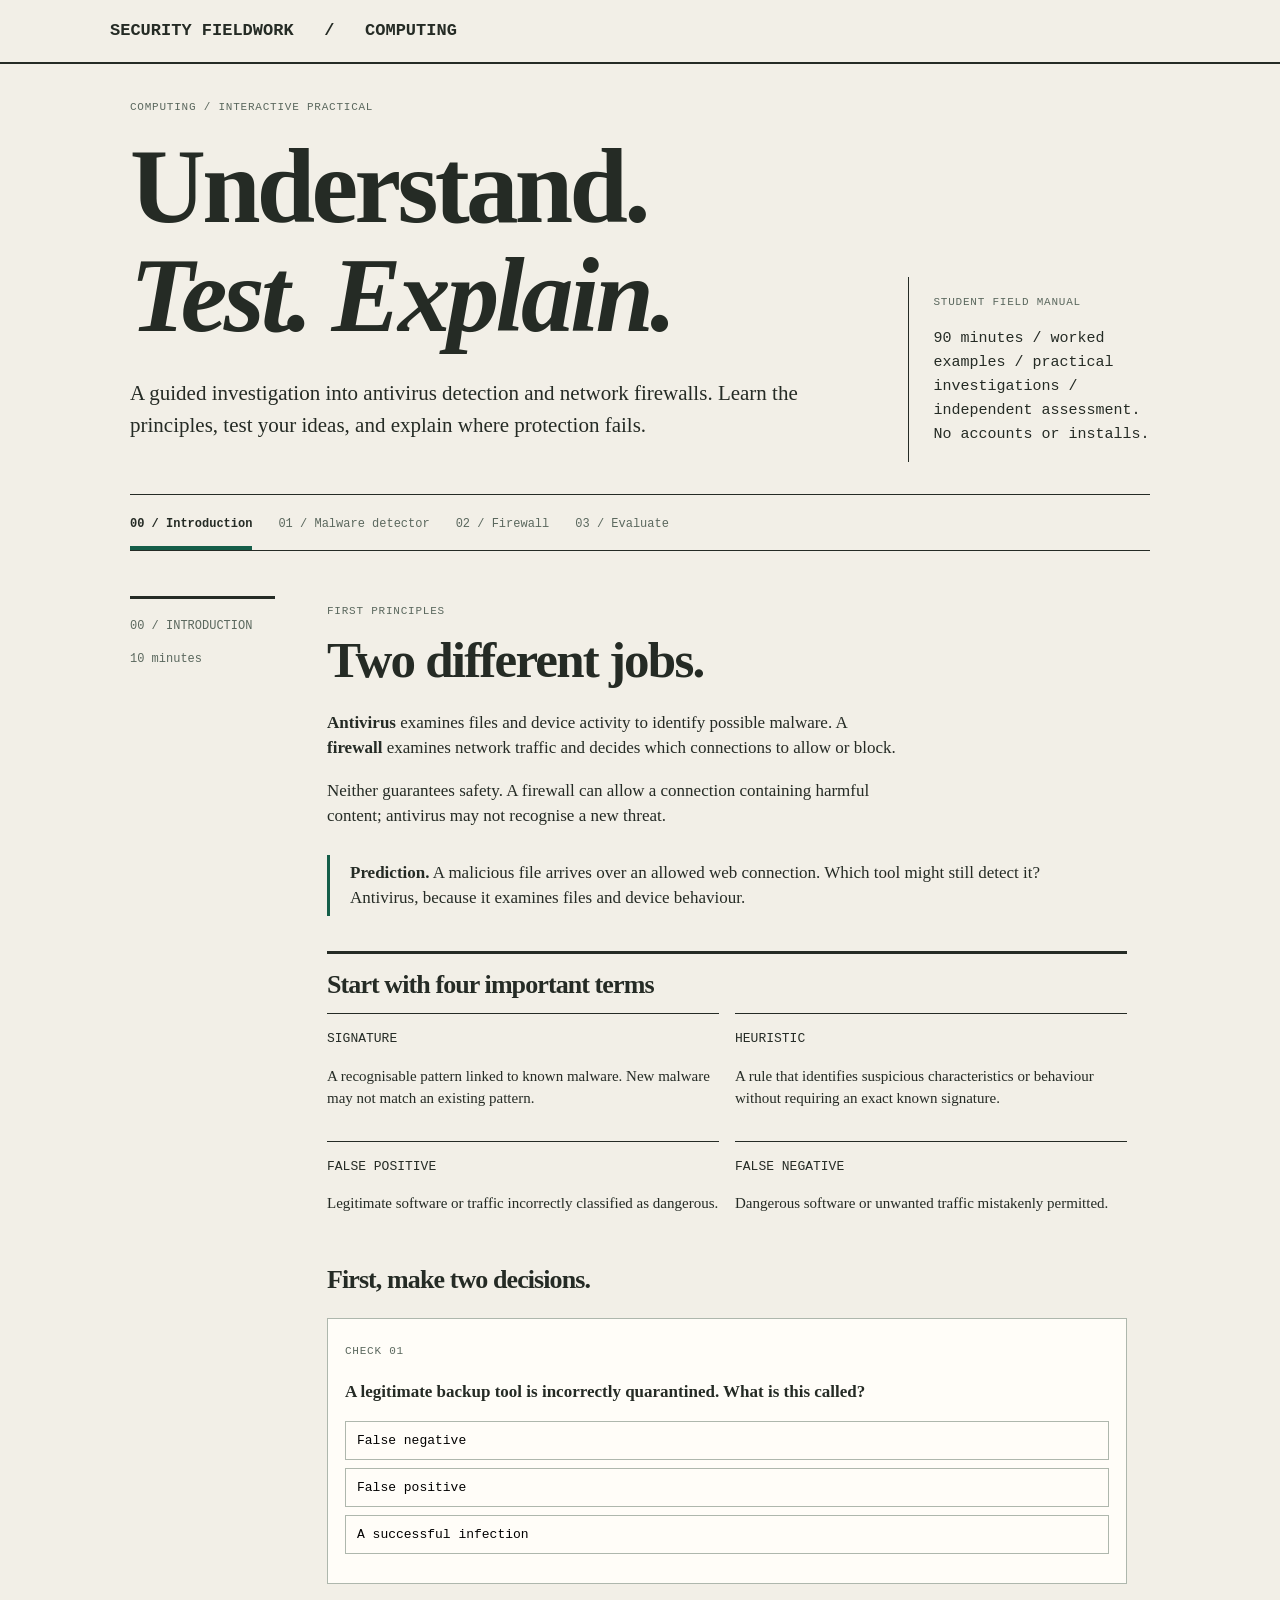
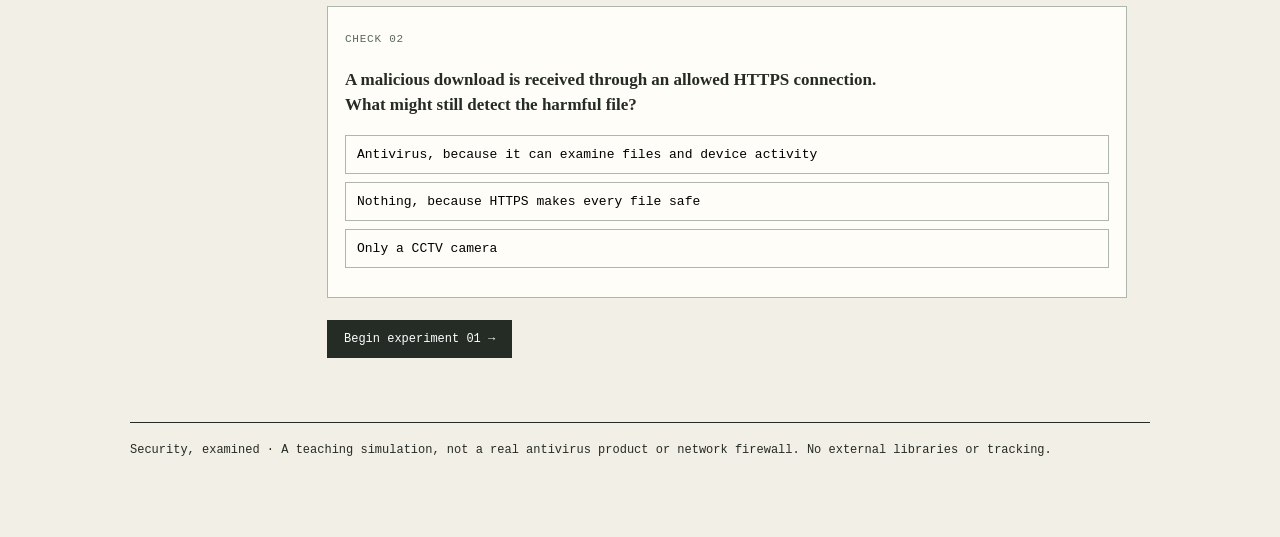
==== index.html @ b05e3394 "Rebuild teaching sequence with worked examples, knowledge checks and deeper investigations" ====
<!doctype html>
<html lang="en"><head><meta charset="utf-8"><meta name="viewport" content="width=device-width,initial-scale=1"><title>Security Fieldwork — Interactive Computing</title><style>
:root{--paper:#f2efe7;--ink:#252b25;--line:#aeb7ad;--green:#155e49;--red:#973c32}*{box-sizing:border-box}body{margin:0;background:var(--paper);color:var(--ink);font:17px/1.5 Georgia,serif}header,nav,button,small,table,select,.output{font-family:Consolas,monospace}header{padding:18px max(20px,calc((100vw - 1060px)/2));border-bottom:2px solid var(--ink);font-weight:bold}main{max-width:1060px;margin:auto;padding:0 20px 80px}h1,h2{font-weight:400;letter-spacing:-.065em;line-height:1.04}h1{font-size:clamp(55px,9vw,105px);margin:15px 0 28px}h2{font-size:clamp(34px,5vw,51px);margin:12px 0 23px}.hero{padding:65px 0 50px;display:grid;grid-template-columns:2fr 1fr;gap:50px;border-bottom:1px solid}.hero p{font-size:21px}.hero aside{border-left:1px solid;padding:15px 0 0 25px;align-self:end}.hero aside p{font-size:15px}small{font-size:11px;letter-spacing:.07em;color:#5b685e}nav{display:flex;gap:26px;overflow:auto;border-bottom:1px solid}nav button{border:0;border-bottom:4px solid transparent;background:transparent;padding:22px 0 15px;white-space:nowrap;color:#5b685e;font-size:12px;cursor:pointer}nav button.on{color:var(--ink);border-color:var(--green);font-weight:bold}.page{display:none;padding:45px 0}.page.on{display:grid;grid-template-columns:210px minmax(0,1fr);gap:52px}.rail{border-top:3px solid var(--ink);padding-top:17px;font-size:14px;color:#5b685e}.lesson{max-width:760px}.note{border-left:3px solid var(--green);padding:5px 20px;margin:26px 0}.box{margin:30px 0;border:1px solid var(--ink);background:#fffdf8}.bar{background:var(--ink);color:#fff;font:12px Consolas,monospace;padding:12px 18px}.inside{padding:24px}label{display:block;margin:13px 0}.actions{display:flex;gap:10px;flex-wrap:wrap;margin:19px 0}.btn{background:var(--ink);color:white;border:1px solid var(--ink);padding:11px 16px;cursor:pointer;font-size:12px}.btn:hover{background:var(--green)}.btn.alt{background:transparent;color:var(--ink)}.btn.alt:hover{background:#e4e9df}button:focus-visible,input:focus-visible,select:focus-visible,textarea:focus-visible{outline:3px solid #bd813c;outline-offset:3px}input[type=checkbox],input[type=range]{accent-color:var(--green)}.output{white-space:pre-wrap;font-size:12px;background:#e5ece3;padding:13px;border-left:3px solid var(--green);margin-top:15px}.output:empty{display:none}table{border-collapse:collapse;width:100%;font-size:12px}td,th{padding:10px 7px;text-align:left;border-bottom:1px solid var(--line)}th{font-weight:400;color:#5b685e}.fields{display:grid;grid-template-columns:repeat(3,1fr);gap:12px}.fields label{font:12px Consolas,monospace}select{width:100%;display:block;background:white;border:1px solid var(--line);padding:9px;margin-top:6px;border-radius:0}.network{display:flex;align-items:center;gap:10px;margin:25px 0;font:12px Consolas,monospace}.network span{border:1px solid var(--ink);flex:1;text-align:center;padding:23px 5px}.network i{width:14%;border-top:2px solid var(--green)}textarea{width:100%;height:185px;padding:13px;font:17px Georgia,serif;background:#fffdf8;border:1px solid var(--line)}footer{border-top:1px solid var(--ink);font:12px Consolas,monospace;padding-top:20px}@media(max-width:740px){.hero,.page.on{grid-template-columns:1fr;gap:16px}.hero aside{border:0;border-top:1px solid;padding:15px 0}.fields{grid-template-columns:1fr}}
h1,h2,h3{letter-spacing:-.035em;font-family:Georgia,serif}h1{font-weight:700}h2{font-weight:700}.hero{padding:28px 0 32px;grid-template-columns:3fr 1fr}.hero aside{font:13px/1.6 Consolas,monospace}.page.on{grid-template-columns:145px minmax(0,1fr);gap:52px}.rail{font:12px/1.7 Consolas,monospace}.lesson{max-width:800px}h3{font-size:26px;line-height:1.25;margin:34px 0 12px}p{max-width:67ch}.case{border-top:1px solid var(--line);padding:14px 0;margin:14px 0}.case b{font:12px Consolas,monospace}.case p{margin:7px 0}.quiz{border:1px solid var(--line);padding:17px;margin:22px 0;background:#fffdf8}.quiz>p{font-weight:bold}.quiz button{width:100%;display:block;padding:11px;text-align:left;margin:8px 0;border:1px solid var(--line);background:transparent;font:13px Consolas,monospace}.quiz button:hover{border-color:var(--ink)}.quiz .result{font-size:14px;margin-top:12px}.write{width:100%;min-height:116px;background:#fffdf8;border:1px solid var(--line);padding:13px;font:16px/1.5 Georgia,serif}.lesson-title{border-top:3px solid var(--ink);padding-top:15px;margin-top:35px}.gloss{display:grid;grid-template-columns:repeat(2,minmax(0,1fr));gap:16px}.gloss div{border-top:1px solid var(--ink);padding-top:10px}.gloss b{font:13px Consolas,monospace}.gloss p{font-size:15px}.tip{border-left:3px solid #985642;padding:12px 17px;background:#f3e6de;margin:17px 0}@media(max-width:740px){.gloss{grid-template-columns:1fr}.hero,.page.on{grid-template-columns:1fr}}@media print{nav,.actions{display:none}.page{display:block;break-before:page}} </style></head><body><header>SECURITY FIELDWORK &nbsp; / &nbsp; COMPUTING</header><main>
<div class="hero"><div><small>COMPUTING / INTERACTIVE PRACTICAL</small><h1>Understand.<br><i>Test. Explain.</i></h1><p>A guided investigation into antivirus detection and network firewalls. Learn the principles, test your ideas, and explain where protection fails.</p></div><aside><small>STUDENT FIELD MANUAL</small><p>90 minutes / worked examples / practical investigations / independent assessment. No accounts or installs.</p></aside></div>
<nav aria-label="Lesson stages"><button class="on" data-page="intro">00 / Introduction</button><button data-page="av">01 / Malware detector</button><button data-page="fw">02 / Firewall</button><button data-page="end">03 / Evaluate</button></nav>
<section id="intro" class="page on"><aside class="rail">00 / INTRODUCTION<p>10 minutes</p></aside><article class="lesson"><small>FIRST PRINCIPLES</small><h2>Two different jobs.</h2><p><b>Antivirus</b> examines files and device activity to identify possible malware. A <b>firewall</b> examines network traffic and decides which connections to allow or block.</p><p>Neither guarantees safety. A firewall can allow a connection containing harmful content; antivirus may not recognise a new threat.</p><div class="note"><b>Prediction.</b> A malicious file arrives over an allowed web connection. Which tool might still detect it? Antivirus, because it examines files and device behaviour.</div><h3 class="lesson-title">Start with four important terms</h3><div class="gloss"><div><b>SIGNATURE</b><p>A recognisable pattern linked to known malware. New malware may not match an existing pattern.</p></div><div><b>HEURISTIC</b><p>A rule that identifies suspicious characteristics or behaviour without requiring an exact known signature.</p></div><div><b>FALSE POSITIVE</b><p>Legitimate software or traffic incorrectly classified as dangerous.</p></div><div><b>FALSE NEGATIVE</b><p>Dangerous software or unwanted traffic mistakenly permitted.</p></div></div><h3>First, make two decisions.</h3><div class="quiz" data-quiz="i1" data-answer="1" data-why="A false positive is a safe item incorrectly identified as malicious."><small>CHECK 01</small><p>A legitimate backup tool is incorrectly quarantined. What is this called?</p><button type="button">False negative</button><button type="button">False positive</button><button type="button">A successful infection</button><div class="result" aria-live="polite"></div></div><div class="quiz" data-quiz="i2" data-answer="0" data-why="A firewall may allow web traffic while antivirus inspects the file. They solve different problems."><small>CHECK 02</small><p>A malicious download is received through an allowed HTTPS connection. What might still detect the harmful file?</p><button type="button">Antivirus, because it can examine files and device activity</button><button type="button">Nothing, because HTTPS makes every file safe</button><button type="button">Only a CCTV camera</button><div class="result" aria-live="polite"></div></div><div class="actions"><button class="btn" onclick="go('av')">Begin experiment 01 →</button></div></article></section>
<section id="av" class="page"><aside class="rail">01 / FILE ANALYSIS<p>35 minutes</p><p>Known signatures</p><p>Suspicious behaviour</p><p>False positives</p></aside><article class="lesson"><small>EXPERIMENT A</small><h2>What counts as suspicious?</h2><p>A <b>signature</b> is a recognisable pattern from known malware. Exact matches can miss modified threats. <b>Heuristics</b> look for suspicious behaviour, but may also flag legitimate software.</p><div class="note"><b>Experiment:</b> Run a signature-only scan. Then enable behavioural checks. Try changing the threshold and compare the mistakes.</div>
<h3 class="lesson-title">Task 1 — How a signature works</h3><p>Imagine the antivirus has a database containing signature <code>AX-17</code>, found in a previously identified malicious program. An exact signature match is one reason to quarantine a file. This is a simplified model: real scanners use many additional techniques.</p><div class="case"><b>FILE A / invoice.exe</b><p>Signature: AX-17. Behaviour: encrypts large numbers of documents.</p></div><div class="case"><b>FILE B / photo-editor.exe</b><p>Signature: ED-02. Behaviour: edits photographs.</p></div><div class="case"><b>FILE C / new-threat.exe</b><p>Signature: ZZ-94. Behaviour: encrypts documents and changes protected settings. Its signature is not in the database.</p></div><div class="quiz" data-quiz="a1" data-answer="0" data-why="Only File A matches the known signature AX-17. File C is suspicious but its different signature is not yet recognised."><small>CHECK 03</small><p>If AX-17 is the only known signature, which file will an exact signature scan identify?</p><button type="button">File A</button><button type="button">Files A and C</button><button type="button">All three files</button><div class="result" aria-live="polite"></div></div><h3>Task 2 — Test the signature-only detector</h3><p>Use the scanner below with only <b>Match known malware signatures</b> selected. Press <b>Scan practice samples</b>, inspect the results, and identify a threat that was missed.</p><div class="quiz" data-quiz="a2" data-answer="0" data-why="Signature-based detection depends on knowing recognisable patterns. Previously unseen variants can evade exact matches."><small>CHECK 04</small><p>Why can newly modified malware evade a signature-only scanner?</p><button type="button">Because its signature may no longer match known patterns</button><button type="button">Because it cannot be transferred over a network</button><button type="button">Because antivirus detects only hardware failures</button><div class="result" aria-live="polite"></div></div><h3>Task 3 — Add behavioural evidence</h3><p>Enable suspicious behaviours in the scanner. Try the threshold at 1, then 2, then 3. Note how many threats are caught and how many safe files are mistakenly quarantined.</p><div class="tip"><b>Do not assume encryption always means malware.</b> Legitimate backup, archiving and encryption programs may also encrypt many documents. A heuristic is evidence, not proof.</div><div class="quiz" data-quiz="a3" data-answer="0" data-why="Your rule is too broad: legitimate encryption behaviour can produce false positives."><small>CHECK 05</small><p>A legitimate backup tool encrypts many files. You flag any encryption as malware. What problem is most likely?</p><button type="button">A false positive</button><button type="button">A false negative</button><button type="button">The firewall stops working</button><div class="result" aria-live="polite"></div></div><h3>Task 4 — Investigate the trade-off</h3><p>Run the <b>Unseen test</b> after changing your rules. Explain whether a more sensitive threshold caught more threats, produced more false positives, or both.</p><textarea class="write" id="avreflection" placeholder="My first configuration detected ... When I changed the threshold ... I recommend ... because ..."></textarea><h3>Task 5 — Extension</h3><p>A computer is running slowly during scans. Would you disable antivirus entirely, reduce scan frequency, or change detection settings? Give a balanced recommendation that considers security and usability.</p><div class="box"><div class="bar">INSTRUMENT A / SIMULATED FILE DETECTOR</div><div class="inside"><label><input id="sig" type="checkbox" checked> Match known malware signatures</label><label><input id="encrypt" type="checkbox"> Flag rapid encryption of many documents</label><label><input id="system" type="checkbox"> Flag changes to protected settings</label><label><input id="remote" type="checkbox"> Flag unusual outbound connections</label><p><small>Minimum suspicious behaviours needed to flag a file: <output id="n">2</output></small></p><input id="threshold" type="range" min="1" max="3" value="2" style="width:100%" oninput="n.value=this.value"><div class="actions"><button class="btn" onclick="scan(false)">Scan practice samples</button><button class="btn alt" onclick="scan(true)">Unseen test</button></div><div id="avout" aria-live="polite"></div></div></div>
<p><b>Explain:</b> A backup utility might legitimately encrypt or modify many documents. Why can a more sensitive detector sometimes be less useful?</p><div class="actions"><button class="btn" onclick="go('fw')">Continue to firewall →</button></div></article></section>
<section id="fw" class="page"><aside class="rail">02 / NETWORK RULES<p>30 minutes</p><p>Addresses and ports</p><p>Allow and block</p><p>Rule order</p></aside><article class="lesson"><small>EXPERIMENT B</small><h2>Who gets through?</h2><p>An <b>IP address</b> identifies a device on a network. A <b>port</b> helps identify a service. For example, HTTPS commonly uses TCP port 443; DNS often uses UDP port 53. A <b>protocol</b>, such as TCP or UDP, specifies how communication operates.</p><p>A firewall uses rules to permit or deny connections. In this simplified model, rules are checked from top to bottom; <b>the first match wins</b>. Traffic matching no rule is blocked.</p><h3 class="lesson-title">Task 1 — Read a connection</h3><div class="gloss"><div><b>IP ADDRESS</b><p>Identifies a network interface. In this exercise, source groups stand in for specific address ranges.</p></div><div><b>PORT</b><p>Identifies a network service: 443 commonly means HTTPS, 53 DNS, and 22 SSH.</p></div><div><b>PROTOCOL</b><p>Rules for communication. These examples use TCP for HTTPS and SSH, and UDP for DNS.</p></div><div><b>DEFAULT DENY</b><p>If no allow rule matches, the connection is blocked.</p></div></div><div class="quiz" data-quiz="f1" data-answer="1" data-why="HTTPS commonly uses TCP 443; SSH commonly uses TCP 22 and DNS often uses UDP 53."><small>CHECK 06</small><p>Staff need to open an HTTPS website. Which destination port should normally be allowed?</p><button type="button">22</button><button type="button">443</button><button type="button">53</button><div class="result" aria-live="polite"></div></div><h3>Task 2 — Predict the first match</h3><p>In our simplified firewall, rules are evaluated in order. The first rule that matches a connection decides the outcome. A later rule does not override it.</p><div class="output">RULE 1: ALLOW / ANY SOURCE / ANY SERVICE<br>RULE 2: DENY / EXTERNAL / SSH 22<br>DEFAULT: DENY</div><div class="quiz" data-quiz="f2" data-answer="1" data-why="The broad allow rule matches first. Rule 2 is never reached, illustrating why rule order matters."><small>CHECK 07</small><p>An external computer attempts SSH on port 22. What happens?</p><button type="button">It is blocked by rule 2</button><button type="button">It is allowed by rule 1</button><button type="button">It reaches the default deny</button><div class="result" aria-live="polite"></div></div><h3>Task 3 — Build a working firewall</h3><p>Configure the rule editor below so ordinary staff can access HTTPS (443) and DNS (53). Keep SSH (22) blocked for staff and external visitors, but allow it for the authorised administrator group, represented by the simulation as IT.</p><div class="tip">Build narrow rules, then test. A firewall that blocks every connection is not a useful business configuration.</div><h3>Task 4 — Diagnose a failure</h3><p>Use <b>Test traffic</b>. If staff web browsing fails, find the missing allow rule. If external SSH succeeds, inspect which earlier rule allowed it.</p><div class="quiz" data-quiz="f3" data-answer="0" data-why="The policy must permit necessary business services. Overly restrictive or incorrectly ordered rules can cause disruption."><small>CHECK 08</small><p>Why could a firewall prevent employees working even when it successfully blocks hostile traffic?</p><button type="button">Legitimate services may be blocked too</button><button type="button">Firewalls delete all antivirus software</button><button type="button">Every port is automatically malicious</button><div class="result" aria-live="polite"></div></div><h3>Task 5 — Run the unseen traffic</h3><p>Run <b>Unseen test</b> after improving your configuration. A successful result should permit only required traffic, not every request.</p><h3>Task 6 — Explain your configuration</h3><textarea class="write" id="fwreflection" placeholder="I allowed ports ... for ... My first test failed because ... I corrected this by ..."></textarea><div class="network"><span>COMPUTER<br>192.168.1.20</span><i></i><span>FIREWALL</span><i></i><span>NETWORK<br>SERVICE</span></div><div class="note"><b>Your task:</b> Let staff browse HTTPS and use DNS. Allow remote administration (SSH, TCP 22) from IT only. Avoid letting external hosts connect to SSH.</div>
<div class="box"><div class="bar">INSTRUMENT B / FIRST-MATCH FIREWALL</div><div class="inside"><div class="fields"><label>Source<select id="src"><option value="staff">Staff</option><option value="it">IT</option><option value="external">External</option><option value="*">Any (*)</option></select></label><label>Destination service<select id="svc"><option value="443">HTTPS / TCP 443</option><option value="53">DNS / UDP 53</option><option value="22">SSH / TCP 22</option><option value="25">SMTP / TCP 25</option><option value="*">Any (*)</option></select></label><label>Decision<select id="decision"><option value="allow">Allow</option><option value="deny">Deny</option></select></label></div><div class="actions"><button class="btn" onclick="addRule()">Add rule</button><button class="btn alt" onclick="rules=[];renderRules()">Clear rules</button></div><div id="ruleList"></div><div class="actions"><button class="btn" onclick="testTraffic(false)">Test traffic</button><button class="btn alt" onclick="testTraffic(true)">Unseen test</button></div><div id="fwout" aria-live="polite"></div></div></div><p><b>Explain:</b> What would happen if an allow-any rule came before your SSH deny rule? Why can a firewall prevent legitimate work even if it blocks threats?</p><div class="actions"><button class="btn" onclick="go('end')">Write evaluation →</button></div></article></section>
<section id="end" class="page"><aside class="rail">03 / EVALUATION<p>15 minutes</p><p>Use evidence</p><p>Compare limitations</p><p>Justify a recommendation</p></aside><article class="lesson"><small>INDEPENDENT WRITING / 12 MARKS</small><h2>Security has a cost.</h2><p>A company wants stricter antivirus detection and firewall rules. <b>Evaluate</b> how these changes may improve security while affecting legitimate work. Use evidence from both experiments and give a justified recommendation.</p><p>Include <b>false positives</b> (safe activity blocked), <b>false negatives</b> (threats missed), examples from your tests, and the limitations of each technology.</p><h3 class="lesson-title">Independent assessment</h3><p><b>Part A (4 marks).</b> Explain signature-based detection and one reason it may miss a new threat.</p><textarea class="write" id="explain" placeholder="Signature-based detection means ..."></textarea><p><b>Part B (4 marks).</b> A firewall permits all connections before checking a deny rule for external SSH. Explain why this is a problem and how to correct it.</p><textarea class="write" id="apply" placeholder="The first rule matches ..."></textarea><p><b>Part C (12 marks).</b> Evaluate whether the company should use strict antivirus detection and restrictive firewall rules. Consider false positives, false negatives, security benefits and disruption to work. Use your experimental results and reach a justified conclusion.</p><label for="response"><small>YOUR ANSWER</small></label><textarea id="response"></textarea><div class="actions"><button class="btn" onclick="exportWork()">Download my evidence (.txt)</button><button class="btn alt" onclick="window.print()">Print</button></div><p id="saved" class="output" aria-live="polite"></p></article></section><footer>Security, examined · A teaching simulation, not a real antivirus product or network firewall. No external libraries or tracking.</footer></main>
<script>document.addEventListener("click",e=>{const b=e.target.closest(".quiz button");if(!b)return;const q=b.closest(".quiz"),buttons=[...q.querySelectorAll("button")],correct=buttons.indexOf(b)===Number(q.dataset.answer),out=q.querySelector(".result");out.textContent=(correct?"Correct. ":"Try again. ")+q.dataset.why;out.style.color=correct?"#155e49":"#973c32";buttons.forEach(x=>x.style.fontWeight=x===b?"bold":"normal")});
const $=id=>document.getElementById(id);let rules=[],avEvidence='',fwEvidence='';
function go(id){document.querySelectorAll('.page').forEach(p=>p.classList.toggle('on',p.id===id));document.querySelectorAll('nav button').forEach(b=>{b.classList.toggle('on',b.dataset.page===id);b.setAttribute('aria-selected',b.dataset.page===id)});window.scrollTo({top:0,behavior:'instant'})}
document.querySelectorAll('nav button').forEach(b=>b.addEventListener('click',()=>go(b.dataset.page)));
const practice=[['invoice.exe',1,[0,1,1],1],['archive-tool.exe',0,[1,0,0],0],['photo-editor.exe',0,[0,0,0],0],['new-threat.exe',0,[1,1,1],1],['system-updater.exe',0,[0,1,1],0],['known-threat.exe',1,[1,0,0],1]];
const unseen=[['finance-app.exe',0,[0,1,0],0],['variant-72.exe',0,[1,1,0],1],['trojan-legacy.exe',1,[0,0,1],1],['sync-tool.exe',0,[0,0,1],0],['ransomware-x.exe',0,[1,1,1],1],['notes.exe',0,[0,0,0],0]];
function scan(hidden){let enabled=[$('encrypt').checked,$('system').checked,$('remote').checked],threshold=Number($('threshold').value),data=hidden?unseen:practice,tp=0,fp=0,fn=0,tn=0;let rows=data.map(([name,sig,signals,bad])=>{let score=signals.reduce((n,v,i)=>n+(v&&enabled[i]?1:0),0);let flagged=Boolean(($('sig').checked&&sig)||(score>=threshold&&score>0));if(flagged&&bad)tp++;else if(flagged)fp++;else if(bad)fn++;else tn++;return '<tr><td>'+name+'</td><td>'+(flagged?'Quarantine':'Allow')+'</td><td>'+(bad?'Threat':'Legitimate')+'</td><td>'+(flagged===!!bad?'Correct':'Error')+'</td></tr>'}).join('');$('avout').innerHTML='<table><thead><tr><th>Simulated file</th><th>Decision</th><th>Actual</th><th>Result</th></tr></thead><tbody>'+rows+'</tbody></table><p class="output">Correct threat detections: '+tp+' | Missed threats: '+fn+' | False positives: '+fp+' | Correctly allowed: '+tn+'\n'+(fp?'Some legitimate files were blocked. ':'')+(fn?'Some threats escaped detection.':'')+'</p>';avEvidence=(hidden?'Unseen':'Practice')+' antivirus test: TP '+tp+', FN '+fn+', FP '+fp+', TN '+tn}
function addRule(){rules.push({source:$('src').value,port:$('svc').value,action:$('decision').value});renderRules()}
function renderRules(){$('ruleList').innerHTML='<table><thead><tr><th>Priority</th><th>Source</th><th>Port</th><th>Action</th><th></th></tr></thead><tbody>'+rules.map((r,i)=>'<tr><td>'+(i+1)+'</td><td>'+r.source+'</td><td>'+r.port+'</td><td>'+r.action+'</td><td><button class="btn alt" onclick="rules.splice('+i+',1);renderRules()" aria-label="Remove rule '+(i+1)+'">Remove</button></td></tr>').join('')+'</tbody></table>'}
const packets=[['staff','443',1],['staff','53',1],['it','22',1],['external','22',0],['staff','22',0],['external','443',0]];
const hiddenPackets=[['it','443',1],['it','53',1],['external','22',0],['staff','25',0],['staff','443',1],['external','53',0]];
function testTraffic(hidden){let data=hidden?hiddenPackets:packets,correct=0,rows=data.map(([source,port,expected])=>{let found=rules.find(r=>(r.source===source||r.source==='*')&&(r.port===port||r.port==='*')),allowed=found?.action==='allow';if(allowed===!!expected)correct++;return '<tr><td>'+source+'</td><td>'+port+'</td><td>'+(allowed?'Allow':'Block')+'</td><td>'+(expected?'Required':'Not required')+'</td><td>'+(allowed===!!expected?'Correct':'Error')+'</td></tr>'}).join('');$('fwout').innerHTML='<table><thead><tr><th>Source</th><th>Port</th><th>Result</th><th>Expected</th><th>Assessment</th></tr></thead><tbody>'+rows+'</tbody></table><p class="output">'+correct+' of '+data.length+' decisions correct. Rules are evaluated top-to-bottom; unmatched traffic is blocked. The business expects only specified essential connections.</p>';fwEvidence=(hidden?'Unseen':'Practice')+' firewall test: '+correct+'/'+data.length}
function exportWork(){let txt='SECURITY, EXAMINED — STUDENT EVIDENCE\n\nANTIVIRUS\n'+avEvidence+'\n\nFIREWALL RULES\n'+rules.map((r,i)=>(i+1)+'. '+r.source+' '+r.port+' '+r.action).join('\n')+'\n'+fwEvidence+'\n\nANTIVIRUS REFLECTION\n'+($('avreflection')?.value||'')+'\n\nFIREWALL REFLECTION\n'+($('fwreflection')?.value||'')+'\n\nEXPLAIN\n'+($('explain')?.value||'')+'\n\nAPPLY\n'+($('apply')?.value||'')+'\n\nEVALUATION\n'+$('response').value;let a=document.createElement('a');a.href=URL.createObjectURL(new Blob([txt],{type:'text/plain'}));a.download='security-lab-evidence.txt';a.click();setTimeout(()=>URL.revokeObjectURL(a.href),500);$('saved').textContent='Evidence file prepared.'}
</script></body></html>
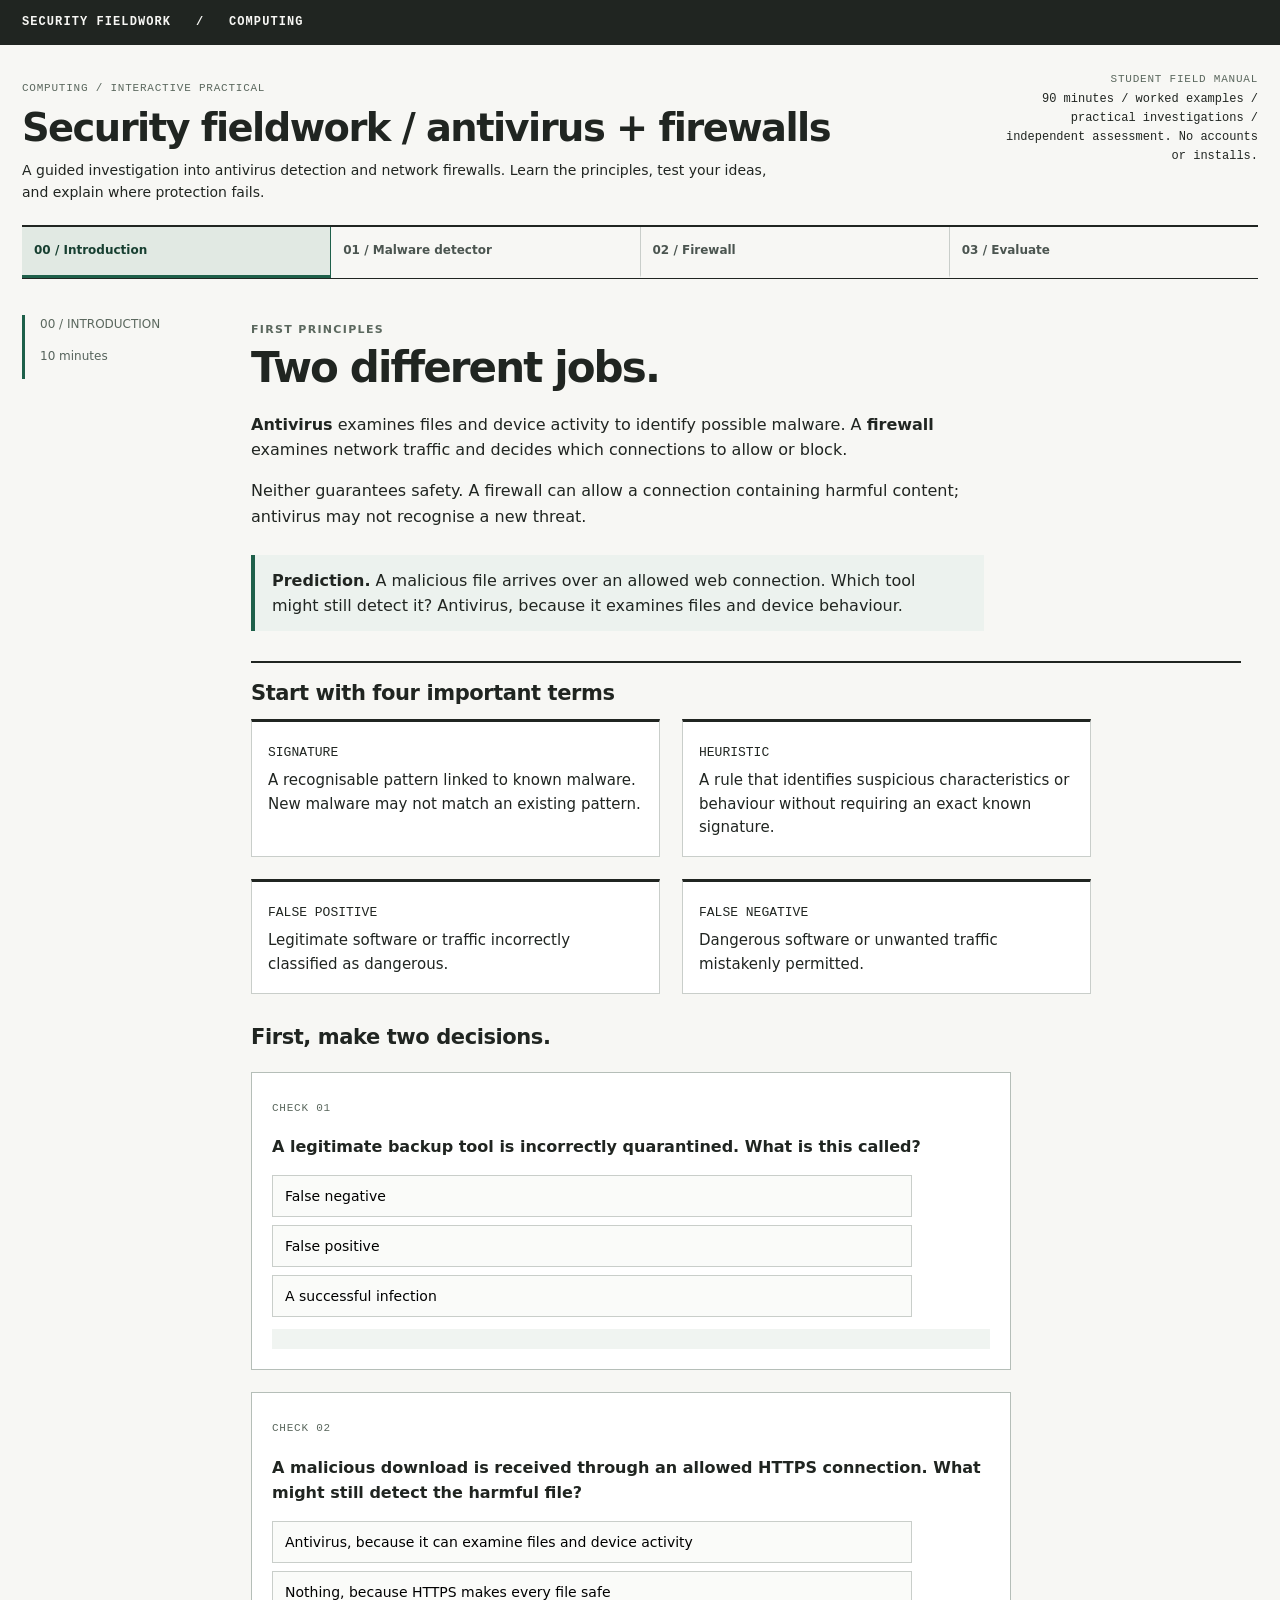
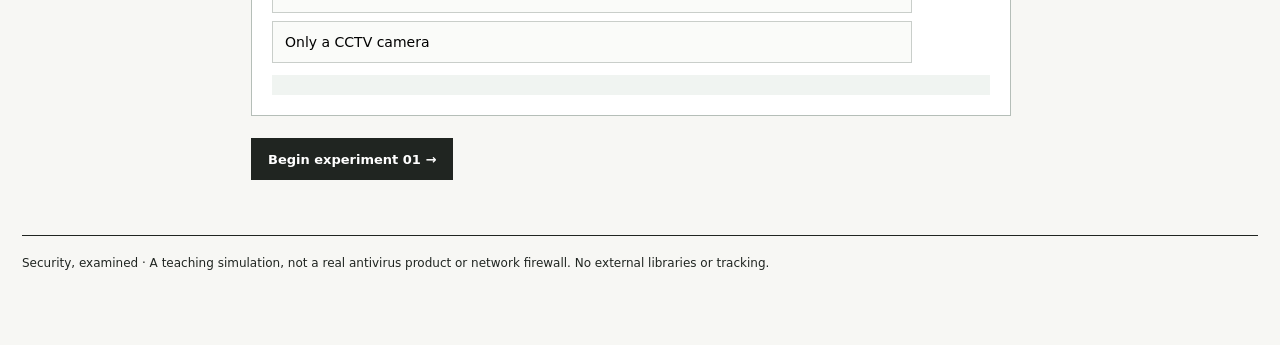
==== commit d5941d64: "Replace landing page styling with task-first fieldwork interface" ====
--- a/index.html
+++ b/index.html
@@ -1,8 +1,52 @@
 <!doctype html>
 <html lang="en"><head><meta charset="utf-8"><meta name="viewport" content="width=device-width,initial-scale=1"><title>Security Fieldwork — Interactive Computing</title><style>
 :root{--paper:#f2efe7;--ink:#252b25;--line:#aeb7ad;--green:#155e49;--red:#973c32}*{box-sizing:border-box}body{margin:0;background:var(--paper);color:var(--ink);font:17px/1.5 Georgia,serif}header,nav,button,small,table,select,.output{font-family:Consolas,monospace}header{padding:18px max(20px,calc((100vw - 1060px)/2));border-bottom:2px solid var(--ink);font-weight:bold}main{max-width:1060px;margin:auto;padding:0 20px 80px}h1,h2{font-weight:400;letter-spacing:-.065em;line-height:1.04}h1{font-size:clamp(55px,9vw,105px);margin:15px 0 28px}h2{font-size:clamp(34px,5vw,51px);margin:12px 0 23px}.hero{padding:65px 0 50px;display:grid;grid-template-columns:2fr 1fr;gap:50px;border-bottom:1px solid}.hero p{font-size:21px}.hero aside{border-left:1px solid;padding:15px 0 0 25px;align-self:end}.hero aside p{font-size:15px}small{font-size:11px;letter-spacing:.07em;color:#5b685e}nav{display:flex;gap:26px;overflow:auto;border-bottom:1px solid}nav button{border:0;border-bottom:4px solid transparent;background:transparent;padding:22px 0 15px;white-space:nowrap;color:#5b685e;font-size:12px;cursor:pointer}nav button.on{color:var(--ink);border-color:var(--green);font-weight:bold}.page{display:none;padding:45px 0}.page.on{display:grid;grid-template-columns:210px minmax(0,1fr);gap:52px}.rail{border-top:3px solid var(--ink);padding-top:17px;font-size:14px;color:#5b685e}.lesson{max-width:760px}.note{border-left:3px solid var(--green);padding:5px 20px;margin:26px 0}.box{margin:30px 0;border:1px solid var(--ink);background:#fffdf8}.bar{background:var(--ink);color:#fff;font:12px Consolas,monospace;padding:12px 18px}.inside{padding:24px}label{display:block;margin:13px 0}.actions{display:flex;gap:10px;flex-wrap:wrap;margin:19px 0}.btn{background:var(--ink);color:white;border:1px solid var(--ink);padding:11px 16px;cursor:pointer;font-size:12px}.btn:hover{background:var(--green)}.btn.alt{background:transparent;color:var(--ink)}.btn.alt:hover{background:#e4e9df}button:focus-visible,input:focus-visible,select:focus-visible,textarea:focus-visible{outline:3px solid #bd813c;outline-offset:3px}input[type=checkbox],input[type=range]{accent-color:var(--green)}.output{white-space:pre-wrap;font-size:12px;background:#e5ece3;padding:13px;border-left:3px solid var(--green);margin-top:15px}.output:empty{display:none}table{border-collapse:collapse;width:100%;font-size:12px}td,th{padding:10px 7px;text-align:left;border-bottom:1px solid var(--line)}th{font-weight:400;color:#5b685e}.fields{display:grid;grid-template-columns:repeat(3,1fr);gap:12px}.fields label{font:12px Consolas,monospace}select{width:100%;display:block;background:white;border:1px solid var(--line);padding:9px;margin-top:6px;border-radius:0}.network{display:flex;align-items:center;gap:10px;margin:25px 0;font:12px Consolas,monospace}.network span{border:1px solid var(--ink);flex:1;text-align:center;padding:23px 5px}.network i{width:14%;border-top:2px solid var(--green)}textarea{width:100%;height:185px;padding:13px;font:17px Georgia,serif;background:#fffdf8;border:1px solid var(--line)}footer{border-top:1px solid var(--ink);font:12px Consolas,monospace;padding-top:20px}@media(max-width:740px){.hero,.page.on{grid-template-columns:1fr;gap:16px}.hero aside{border:0;border-top:1px solid;padding:15px 0}.fields{grid-template-columns:1fr}}
-h1,h2,h3{letter-spacing:-.035em;font-family:Georgia,serif}h1{font-weight:700}h2{font-weight:700}.hero{padding:28px 0 32px;grid-template-columns:3fr 1fr}.hero aside{font:13px/1.6 Consolas,monospace}.page.on{grid-template-columns:145px minmax(0,1fr);gap:52px}.rail{font:12px/1.7 Consolas,monospace}.lesson{max-width:800px}h3{font-size:26px;line-height:1.25;margin:34px 0 12px}p{max-width:67ch}.case{border-top:1px solid var(--line);padding:14px 0;margin:14px 0}.case b{font:12px Consolas,monospace}.case p{margin:7px 0}.quiz{border:1px solid var(--line);padding:17px;margin:22px 0;background:#fffdf8}.quiz>p{font-weight:bold}.quiz button{width:100%;display:block;padding:11px;text-align:left;margin:8px 0;border:1px solid var(--line);background:transparent;font:13px Consolas,monospace}.quiz button:hover{border-color:var(--ink)}.quiz .result{font-size:14px;margin-top:12px}.write{width:100%;min-height:116px;background:#fffdf8;border:1px solid var(--line);padding:13px;font:16px/1.5 Georgia,serif}.lesson-title{border-top:3px solid var(--ink);padding-top:15px;margin-top:35px}.gloss{display:grid;grid-template-columns:repeat(2,minmax(0,1fr));gap:16px}.gloss div{border-top:1px solid var(--ink);padding-top:10px}.gloss b{font:13px Consolas,monospace}.gloss p{font-size:15px}.tip{border-left:3px solid #985642;padding:12px 17px;background:#f3e6de;margin:17px 0}@media(max-width:740px){.gloss{grid-template-columns:1fr}.hero,.page.on{grid-template-columns:1fr}}@media print{nav,.actions{display:none}.page{display:block;break-before:page}} </style></head><body><header>SECURITY FIELDWORK &nbsp; / &nbsp; COMPUTING</header><main>
-<div class="hero"><div><small>COMPUTING / INTERACTIVE PRACTICAL</small><h1>Understand.<br><i>Test. Explain.</i></h1><p>A guided investigation into antivirus detection and network firewalls. Learn the principles, test your ideas, and explain where protection fails.</p></div><aside><small>STUDENT FIELD MANUAL</small><p>90 minutes / worked examples / practical investigations / independent assessment. No accounts or installs.</p></aside></div>
+h1,h2,h3{letter-spacing:-.035em;font-family:Georgia,serif}h1{font-weight:700}h2{font-weight:700}.hero{padding:28px 0 32px;grid-template-columns:3fr 1fr}.hero aside{font:13px/1.6 Consolas,monospace}.page.on{grid-template-columns:145px minmax(0,1fr);gap:52px}.rail{font:12px/1.7 Consolas,monospace}.lesson{max-width:800px}h3{font-size:26px;line-height:1.25;margin:34px 0 12px}p{max-width:67ch}.case{border-top:1px solid var(--line);padding:14px 0;margin:14px 0}.case b{font:12px Consolas,monospace}.case p{margin:7px 0}.quiz{border:1px solid var(--line);padding:17px;margin:22px 0;background:#fffdf8}.quiz>p{font-weight:bold}.quiz button{width:100%;display:block;padding:11px;text-align:left;margin:8px 0;border:1px solid var(--line);background:transparent;font:13px Consolas,monospace}.quiz button:hover{border-color:var(--ink)}.quiz .result{font-size:14px;margin-top:12px}.write{width:100%;min-height:116px;background:#fffdf8;border:1px solid var(--line);padding:13px;font:16px/1.5 Georgia,serif}.lesson-title{border-top:3px solid var(--ink);padding-top:15px;margin-top:35px}.gloss{display:grid;grid-template-columns:repeat(2,minmax(0,1fr));gap:16px}.gloss div{border-top:1px solid var(--ink);padding-top:10px}.gloss b{font:13px Consolas,monospace}.gloss p{font-size:15px}.tip{border-left:3px solid #985642;padding:12px 17px;background:#f3e6de;margin:17px 0}@media(max-width:740px){.gloss{grid-template-columns:1fr}.hero,.page.on{grid-template-columns:1fr}}@media print{nav,.actions{display:none}.page{display:block;break-before:page}} /* Fieldwork interface — utilitarian print-lab layout */
+:root{--paper:#f7f7f4;--ink:#202521;--line:#c9ceca;--green:#1e604a;--red:#9f382c}
+body{font:16px/1.58 system-ui,-apple-system,"Segoe UI",sans-serif;background:var(--paper)}
+header{background:#202521;color:#f7f7f4;border:0;padding:13px max(22px,calc((100vw - 1320px)/2));letter-spacing:.09em;font-size:12px}
+main{max-width:1320px;padding:0 22px 75px}
+.hero{display:block;border-bottom:2px solid var(--ink);padding:28px 0 22px;position:relative}
+.hero h1{font:700 clamp(26px,3vw,40px)/1.12 system-ui,sans-serif;letter-spacing:-.04em;margin:8px 0 10px}
+.hero h1 br{display:none}.hero h1 i{font-style:normal}.hero h1 br:after{content:" "}
+.hero p{margin:0;font-size:14px;max-width:760px}.hero aside{position:absolute;right:0;top:24px;padding:0;border:0;text-align:right;max-width:260px}.hero aside p{font-size:12px}
+nav{position:sticky;top:0;background:var(--paper);z-index:10;gap:0;border-bottom:1px solid var(--ink)}
+nav button{font:600 12px/1.3 system-ui,sans-serif;text-align:left;flex:1;padding:16px 12px;border-bottom:3px solid transparent;color:#4b5550}
+nav button:not(:last-child){border-right:1px solid var(--line)}nav button.on{background:#e1e9e3;border-color:var(--green);color:#173f31}
+.page.on{grid-template-columns:185px minmax(0,1fr);gap:44px;padding:36px 0}
+.rail{position:sticky;top:80px;align-self:start;border-top:0;border-left:3px solid var(--green);padding:0 0 0 15px;font:12px/1.65 system-ui,sans-serif}
+.rail p{font:12px/1.65 system-ui,sans-serif;color:#56635c}
+.lesson{max-width:990px;min-width:0}.lesson>p,.lesson>.note{max-width:72ch}
+.lesson>small{font:700 11px system-ui;letter-spacing:.12em}.lesson h2{font:700 clamp(27px,3.4vw,42px)/1.13 system-ui,sans-serif;letter-spacing:-.045em;margin:4px 0 20px}
+h3,.lesson h3{font:700 21px/1.25 system-ui,sans-serif;letter-spacing:-.02em;margin:30px 0 12px}
+.lesson-title{border-top:2px solid var(--ink);padding-top:17px}
+.note{background:#ecf2ee;border-left:4px solid var(--green);padding:13px 17px}
+.gloss{grid-template-columns:repeat(2,minmax(0,1fr));max-width:840px;gap:22px}
+.gloss div{background:#fff;border:1px solid var(--line);padding:16px;border-top:3px solid var(--ink)}
+.gloss p{margin:6px 0 0}
+.box{border:1px solid #9ba7a0;background:#fff;max-width:100%;margin:24px 0 34px}
+.bar{background:#e4e9e5;color:#222;border-bottom:1px solid var(--line);padding:12px 20px;font:700 12px system-ui;letter-spacing:.08em}
+.inside{padding:20px}.inside>label{padding:8px 0;border-bottom:1px solid #e6e9e5}
+.btn{background:var(--ink);color:#fff;border-radius:0;font:600 13px system-ui,sans-serif;min-height:42px}
+.btn.alt{border:1px solid #a8b2aa;background:#fff}
+.quiz{background:#fff;border:1px solid #b5beb8;padding:20px;max-width:760px;box-shadow:none}
+.quiz button{background:#fafbf9;font:14px system-ui,sans-serif;max-width:640px;padding:12px;cursor:pointer}
+.quiz button:hover{background:#e9f0ec}.quiz .result{padding:10px 12px;background:#f0f4f1}
+.output{background:#eff3f0;border-left:3px solid var(--green);line-height:1.7;overflow-wrap:anywhere}
+.case{max-width:780px}
+.write,textarea{font:15px/1.55 system-ui,sans-serif;max-width:900px;min-height:135px}
+.fields{max-width:850px}.fields select{font:13px system-ui,sans-serif}
+.network{max-width:790px}
+.network span{background:#fff;padding:25px 8px}
+table{font:13px/1.5 system-ui,sans-serif}
+th{background:#f1f4f2;font-weight:600}td,th{padding:12px 10px}
+.tip{max-width:780px}
+footer{font:12px system-ui,sans-serif}
+@media(max-width:920px){.hero aside{display:none}.page.on{grid-template-columns:135px minmax(0,1fr);gap:24px}}
+@media(max-width:650px){main{padding:0 14px 45px}.hero{padding:19px 0}.hero h1{font-size:28px}nav button{font-size:10px;padding:14px 6px}.page.on{display:block;padding-top:20px}.rail{position:static;border-left:0;border-bottom:1px solid var(--line);margin-bottom:24px;padding:0 0 12px}.rail p{display:inline;margin-left:8px}.gloss,.fields{grid-template-columns:1fr}.inside{padding:13px}.lesson h2{font-size:29px}.network span{font-size:10px;padding:15px 2px}}
+@media print{nav,.hero aside{display:none}.page{display:block!important}.rail{position:static}.box{break-inside:avoid}}
+</style></head><body><header>SECURITY FIELDWORK &nbsp; / &nbsp; COMPUTING</header><main>
+<div class="hero"><div><small>COMPUTING / INTERACTIVE PRACTICAL</small><h1>Security fieldwork <i>/</i> antivirus + firewalls</h1><p>A guided investigation into antivirus detection and network firewalls. Learn the principles, test your ideas, and explain where protection fails.</p></div><aside><small>STUDENT FIELD MANUAL</small><p>90 minutes / worked examples / practical investigations / independent assessment. No accounts or installs.</p></aside></div>
 <nav aria-label="Lesson stages"><button class="on" data-page="intro">00 / Introduction</button><button data-page="av">01 / Malware detector</button><button data-page="fw">02 / Firewall</button><button data-page="end">03 / Evaluate</button></nav>
 <section id="intro" class="page on"><aside class="rail">00 / INTRODUCTION<p>10 minutes</p></aside><article class="lesson"><small>FIRST PRINCIPLES</small><h2>Two different jobs.</h2><p><b>Antivirus</b> examines files and device activity to identify possible malware. A <b>firewall</b> examines network traffic and decides which connections to allow or block.</p><p>Neither guarantees safety. A firewall can allow a connection containing harmful content; antivirus may not recognise a new threat.</p><div class="note"><b>Prediction.</b> A malicious file arrives over an allowed web connection. Which tool might still detect it? Antivirus, because it examines files and device behaviour.</div><h3 class="lesson-title">Start with four important terms</h3><div class="gloss"><div><b>SIGNATURE</b><p>A recognisable pattern linked to known malware. New malware may not match an existing pattern.</p></div><div><b>HEURISTIC</b><p>A rule that identifies suspicious characteristics or behaviour without requiring an exact known signature.</p></div><div><b>FALSE POSITIVE</b><p>Legitimate software or traffic incorrectly classified as dangerous.</p></div><div><b>FALSE NEGATIVE</b><p>Dangerous software or unwanted traffic mistakenly permitted.</p></div></div><h3>First, make two decisions.</h3><div class="quiz" data-quiz="i1" data-answer="1" data-why="A false positive is a safe item incorrectly identified as malicious."><small>CHECK 01</small><p>A legitimate backup tool is incorrectly quarantined. What is this called?</p><button type="button">False negative</button><button type="button">False positive</button><button type="button">A successful infection</button><div class="result" aria-live="polite"></div></div><div class="quiz" data-quiz="i2" data-answer="0" data-why="A firewall may allow web traffic while antivirus inspects the file. They solve different problems."><small>CHECK 02</small><p>A malicious download is received through an allowed HTTPS connection. What might still detect the harmful file?</p><button type="button">Antivirus, because it can examine files and device activity</button><button type="button">Nothing, because HTTPS makes every file safe</button><button type="button">Only a CCTV camera</button><div class="result" aria-live="polite"></div></div><div class="actions"><button class="btn" onclick="go('av')">Begin experiment 01 →</button></div></article></section>
 <section id="av" class="page"><aside class="rail">01 / FILE ANALYSIS<p>35 minutes</p><p>Known signatures</p><p>Suspicious behaviour</p><p>False positives</p></aside><article class="lesson"><small>EXPERIMENT A</small><h2>What counts as suspicious?</h2><p>A <b>signature</b> is a recognisable pattern from known malware. Exact matches can miss modified threats. <b>Heuristics</b> look for suspicious behaviour, but may also flag legitimate software.</p><div class="note"><b>Experiment:</b> Run a signature-only scan. Then enable behavioural checks. Try changing the threshold and compare the mistakes.</div>
@@ -11,7 +55,7 @@
 <section id="fw" class="page"><aside class="rail">02 / NETWORK RULES<p>30 minutes</p><p>Addresses and ports</p><p>Allow and block</p><p>Rule order</p></aside><article class="lesson"><small>EXPERIMENT B</small><h2>Who gets through?</h2><p>An <b>IP address</b> identifies a device on a network. A <b>port</b> helps identify a service. For example, HTTPS commonly uses TCP port 443; DNS often uses UDP port 53. A <b>protocol</b>, such as TCP or UDP, specifies how communication operates.</p><p>A firewall uses rules to permit or deny connections. In this simplified model, rules are checked from top to bottom; <b>the first match wins</b>. Traffic matching no rule is blocked.</p><h3 class="lesson-title">Task 1 — Read a connection</h3><div class="gloss"><div><b>IP ADDRESS</b><p>Identifies a network interface. In this exercise, source groups stand in for specific address ranges.</p></div><div><b>PORT</b><p>Identifies a network service: 443 commonly means HTTPS, 53 DNS, and 22 SSH.</p></div><div><b>PROTOCOL</b><p>Rules for communication. These examples use TCP for HTTPS and SSH, and UDP for DNS.</p></div><div><b>DEFAULT DENY</b><p>If no allow rule matches, the connection is blocked.</p></div></div><div class="quiz" data-quiz="f1" data-answer="1" data-why="HTTPS commonly uses TCP 443; SSH commonly uses TCP 22 and DNS often uses UDP 53."><small>CHECK 06</small><p>Staff need to open an HTTPS website. Which destination port should normally be allowed?</p><button type="button">22</button><button type="button">443</button><button type="button">53</button><div class="result" aria-live="polite"></div></div><h3>Task 2 — Predict the first match</h3><p>In our simplified firewall, rules are evaluated in order. The first rule that matches a connection decides the outcome. A later rule does not override it.</p><div class="output">RULE 1: ALLOW / ANY SOURCE / ANY SERVICE<br>RULE 2: DENY / EXTERNAL / SSH 22<br>DEFAULT: DENY</div><div class="quiz" data-quiz="f2" data-answer="1" data-why="The broad allow rule matches first. Rule 2 is never reached, illustrating why rule order matters."><small>CHECK 07</small><p>An external computer attempts SSH on port 22. What happens?</p><button type="button">It is blocked by rule 2</button><button type="button">It is allowed by rule 1</button><button type="button">It reaches the default deny</button><div class="result" aria-live="polite"></div></div><h3>Task 3 — Build a working firewall</h3><p>Configure the rule editor below so ordinary staff can access HTTPS (443) and DNS (53). Keep SSH (22) blocked for staff and external visitors, but allow it for the authorised administrator group, represented by the simulation as IT.</p><div class="tip">Build narrow rules, then test. A firewall that blocks every connection is not a useful business configuration.</div><h3>Task 4 — Diagnose a failure</h3><p>Use <b>Test traffic</b>. If staff web browsing fails, find the missing allow rule. If external SSH succeeds, inspect which earlier rule allowed it.</p><div class="quiz" data-quiz="f3" data-answer="0" data-why="The policy must permit necessary business services. Overly restrictive or incorrectly ordered rules can cause disruption."><small>CHECK 08</small><p>Why could a firewall prevent employees working even when it successfully blocks hostile traffic?</p><button type="button">Legitimate services may be blocked too</button><button type="button">Firewalls delete all antivirus software</button><button type="button">Every port is automatically malicious</button><div class="result" aria-live="polite"></div></div><h3>Task 5 — Run the unseen traffic</h3><p>Run <b>Unseen test</b> after improving your configuration. A successful result should permit only required traffic, not every request.</p><h3>Task 6 — Explain your configuration</h3><textarea class="write" id="fwreflection" placeholder="I allowed ports ... for ... My first test failed because ... I corrected this by ..."></textarea><div class="network"><span>COMPUTER<br>192.168.1.20</span><i></i><span>FIREWALL</span><i></i><span>NETWORK<br>SERVICE</span></div><div class="note"><b>Your task:</b> Let staff browse HTTPS and use DNS. Allow remote administration (SSH, TCP 22) from IT only. Avoid letting external hosts connect to SSH.</div>
 <div class="box"><div class="bar">INSTRUMENT B / FIRST-MATCH FIREWALL</div><div class="inside"><div class="fields"><label>Source<select id="src"><option value="staff">Staff</option><option value="it">IT</option><option value="external">External</option><option value="*">Any (*)</option></select></label><label>Destination service<select id="svc"><option value="443">HTTPS / TCP 443</option><option value="53">DNS / UDP 53</option><option value="22">SSH / TCP 22</option><option value="25">SMTP / TCP 25</option><option value="*">Any (*)</option></select></label><label>Decision<select id="decision"><option value="allow">Allow</option><option value="deny">Deny</option></select></label></div><div class="actions"><button class="btn" onclick="addRule()">Add rule</button><button class="btn alt" onclick="rules=[];renderRules()">Clear rules</button></div><div id="ruleList"></div><div class="actions"><button class="btn" onclick="testTraffic(false)">Test traffic</button><button class="btn alt" onclick="testTraffic(true)">Unseen test</button></div><div id="fwout" aria-live="polite"></div></div></div><p><b>Explain:</b> What would happen if an allow-any rule came before your SSH deny rule? Why can a firewall prevent legitimate work even if it blocks threats?</p><div class="actions"><button class="btn" onclick="go('end')">Write evaluation →</button></div></article></section>
 <section id="end" class="page"><aside class="rail">03 / EVALUATION<p>15 minutes</p><p>Use evidence</p><p>Compare limitations</p><p>Justify a recommendation</p></aside><article class="lesson"><small>INDEPENDENT WRITING / 12 MARKS</small><h2>Security has a cost.</h2><p>A company wants stricter antivirus detection and firewall rules. <b>Evaluate</b> how these changes may improve security while affecting legitimate work. Use evidence from both experiments and give a justified recommendation.</p><p>Include <b>false positives</b> (safe activity blocked), <b>false negatives</b> (threats missed), examples from your tests, and the limitations of each technology.</p><h3 class="lesson-title">Independent assessment</h3><p><b>Part A (4 marks).</b> Explain signature-based detection and one reason it may miss a new threat.</p><textarea class="write" id="explain" placeholder="Signature-based detection means ..."></textarea><p><b>Part B (4 marks).</b> A firewall permits all connections before checking a deny rule for external SSH. Explain why this is a problem and how to correct it.</p><textarea class="write" id="apply" placeholder="The first rule matches ..."></textarea><p><b>Part C (12 marks).</b> Evaluate whether the company should use strict antivirus detection and restrictive firewall rules. Consider false positives, false negatives, security benefits and disruption to work. Use your experimental results and reach a justified conclusion.</p><label for="response"><small>YOUR ANSWER</small></label><textarea id="response"></textarea><div class="actions"><button class="btn" onclick="exportWork()">Download my evidence (.txt)</button><button class="btn alt" onclick="window.print()">Print</button></div><p id="saved" class="output" aria-live="polite"></p></article></section><footer>Security, examined · A teaching simulation, not a real antivirus product or network firewall. No external libraries or tracking.</footer></main>
-<script>document.addEventListener("click",e=>{const b=e.target.closest(".quiz button");if(!b)return;const q=b.closest(".quiz"),buttons=[...q.querySelectorAll("button")],correct=buttons.indexOf(b)===Number(q.dataset.answer),out=q.querySelector(".result");out.textContent=(correct?"Correct. ":"Try again. ")+q.dataset.why;out.style.color=correct?"#155e49":"#973c32";buttons.forEach(x=>x.style.fontWeight=x===b?"bold":"normal")});
+<script>document.addEventListener("click",e=>{const b=e.target.closest(".quiz button");if(!b)return;const q=b.closest(".quiz"),buttons=[...q.querySelectorAll("button")],correct=buttons.indexOf(b)===Number(q.dataset.answer),out=q.querySelector(".result");out.textContent=correct?"Correct. "+q.dataset.why:"Not yet. Check the explanation and try another answer.";out.style.color=correct?"#155e49":"#973c32";buttons.forEach(x=>x.style.fontWeight=x===b?"bold":"normal")});
 const $=id=>document.getElementById(id);let rules=[],avEvidence='',fwEvidence='';
 function go(id){document.querySelectorAll('.page').forEach(p=>p.classList.toggle('on',p.id===id));document.querySelectorAll('nav button').forEach(b=>{b.classList.toggle('on',b.dataset.page===id);b.setAttribute('aria-selected',b.dataset.page===id)});window.scrollTo({top:0,behavior:'instant'})}
 document.querySelectorAll('nav button').forEach(b=>b.addEventListener('click',()=>go(b.dataset.page)));
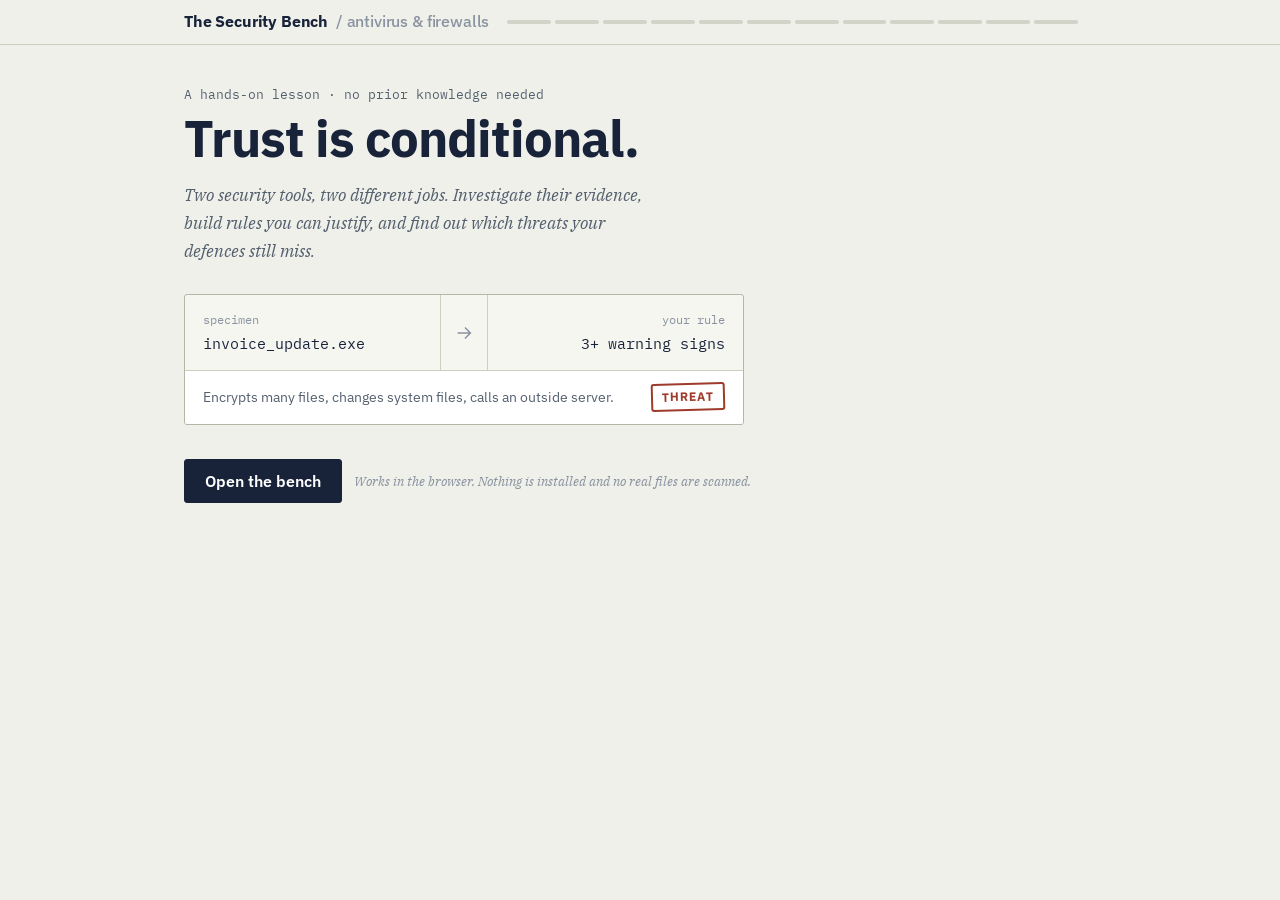
==== commit 3072a8f9: "Replace thin prototype with guided antivirus and firewall labs; implement five-field firewall evalua" ====
--- a/index.html
+++ b/index.html
@@ -1,71 +1,1422 @@
-<!doctype html>
-<html lang="en"><head><meta charset="utf-8"><meta name="viewport" content="width=device-width,initial-scale=1"><title>Security Fieldwork — Interactive Computing</title><style>
-:root{--paper:#f2efe7;--ink:#252b25;--line:#aeb7ad;--green:#155e49;--red:#973c32}*{box-sizing:border-box}body{margin:0;background:var(--paper);color:var(--ink);font:17px/1.5 Georgia,serif}header,nav,button,small,table,select,.output{font-family:Consolas,monospace}header{padding:18px max(20px,calc((100vw - 1060px)/2));border-bottom:2px solid var(--ink);font-weight:bold}main{max-width:1060px;margin:auto;padding:0 20px 80px}h1,h2{font-weight:400;letter-spacing:-.065em;line-height:1.04}h1{font-size:clamp(55px,9vw,105px);margin:15px 0 28px}h2{font-size:clamp(34px,5vw,51px);margin:12px 0 23px}.hero{padding:65px 0 50px;display:grid;grid-template-columns:2fr 1fr;gap:50px;border-bottom:1px solid}.hero p{font-size:21px}.hero aside{border-left:1px solid;padding:15px 0 0 25px;align-self:end}.hero aside p{font-size:15px}small{font-size:11px;letter-spacing:.07em;color:#5b685e}nav{display:flex;gap:26px;overflow:auto;border-bottom:1px solid}nav button{border:0;border-bottom:4px solid transparent;background:transparent;padding:22px 0 15px;white-space:nowrap;color:#5b685e;font-size:12px;cursor:pointer}nav button.on{color:var(--ink);border-color:var(--green);font-weight:bold}.page{display:none;padding:45px 0}.page.on{display:grid;grid-template-columns:210px minmax(0,1fr);gap:52px}.rail{border-top:3px solid var(--ink);padding-top:17px;font-size:14px;color:#5b685e}.lesson{max-width:760px}.note{border-left:3px solid var(--green);padding:5px 20px;margin:26px 0}.box{margin:30px 0;border:1px solid var(--ink);background:#fffdf8}.bar{background:var(--ink);color:#fff;font:12px Consolas,monospace;padding:12px 18px}.inside{padding:24px}label{display:block;margin:13px 0}.actions{display:flex;gap:10px;flex-wrap:wrap;margin:19px 0}.btn{background:var(--ink);color:white;border:1px solid var(--ink);padding:11px 16px;cursor:pointer;font-size:12px}.btn:hover{background:var(--green)}.btn.alt{background:transparent;color:var(--ink)}.btn.alt:hover{background:#e4e9df}button:focus-visible,input:focus-visible,select:focus-visible,textarea:focus-visible{outline:3px solid #bd813c;outline-offset:3px}input[type=checkbox],input[type=range]{accent-color:var(--green)}.output{white-space:pre-wrap;font-size:12px;background:#e5ece3;padding:13px;border-left:3px solid var(--green);margin-top:15px}.output:empty{display:none}table{border-collapse:collapse;width:100%;font-size:12px}td,th{padding:10px 7px;text-align:left;border-bottom:1px solid var(--line)}th{font-weight:400;color:#5b685e}.fields{display:grid;grid-template-columns:repeat(3,1fr);gap:12px}.fields label{font:12px Consolas,monospace}select{width:100%;display:block;background:white;border:1px solid var(--line);padding:9px;margin-top:6px;border-radius:0}.network{display:flex;align-items:center;gap:10px;margin:25px 0;font:12px Consolas,monospace}.network span{border:1px solid var(--ink);flex:1;text-align:center;padding:23px 5px}.network i{width:14%;border-top:2px solid var(--green)}textarea{width:100%;height:185px;padding:13px;font:17px Georgia,serif;background:#fffdf8;border:1px solid var(--line)}footer{border-top:1px solid var(--ink);font:12px Consolas,monospace;padding-top:20px}@media(max-width:740px){.hero,.page.on{grid-template-columns:1fr;gap:16px}.hero aside{border:0;border-top:1px solid;padding:15px 0}.fields{grid-template-columns:1fr}}
-h1,h2,h3{letter-spacing:-.035em;font-family:Georgia,serif}h1{font-weight:700}h2{font-weight:700}.hero{padding:28px 0 32px;grid-template-columns:3fr 1fr}.hero aside{font:13px/1.6 Consolas,monospace}.page.on{grid-template-columns:145px minmax(0,1fr);gap:52px}.rail{font:12px/1.7 Consolas,monospace}.lesson{max-width:800px}h3{font-size:26px;line-height:1.25;margin:34px 0 12px}p{max-width:67ch}.case{border-top:1px solid var(--line);padding:14px 0;margin:14px 0}.case b{font:12px Consolas,monospace}.case p{margin:7px 0}.quiz{border:1px solid var(--line);padding:17px;margin:22px 0;background:#fffdf8}.quiz>p{font-weight:bold}.quiz button{width:100%;display:block;padding:11px;text-align:left;margin:8px 0;border:1px solid var(--line);background:transparent;font:13px Consolas,monospace}.quiz button:hover{border-color:var(--ink)}.quiz .result{font-size:14px;margin-top:12px}.write{width:100%;min-height:116px;background:#fffdf8;border:1px solid var(--line);padding:13px;font:16px/1.5 Georgia,serif}.lesson-title{border-top:3px solid var(--ink);padding-top:15px;margin-top:35px}.gloss{display:grid;grid-template-columns:repeat(2,minmax(0,1fr));gap:16px}.gloss div{border-top:1px solid var(--ink);padding-top:10px}.gloss b{font:13px Consolas,monospace}.gloss p{font-size:15px}.tip{border-left:3px solid #985642;padding:12px 17px;background:#f3e6de;margin:17px 0}@media(max-width:740px){.gloss{grid-template-columns:1fr}.hero,.page.on{grid-template-columns:1fr}}@media print{nav,.actions{display:none}.page{display:block;break-before:page}} /* Fieldwork interface — utilitarian print-lab layout */
-:root{--paper:#f7f7f4;--ink:#202521;--line:#c9ceca;--green:#1e604a;--red:#9f382c}
-body{font:16px/1.58 system-ui,-apple-system,"Segoe UI",sans-serif;background:var(--paper)}
-header{background:#202521;color:#f7f7f4;border:0;padding:13px max(22px,calc((100vw - 1320px)/2));letter-spacing:.09em;font-size:12px}
-main{max-width:1320px;padding:0 22px 75px}
-.hero{display:block;border-bottom:2px solid var(--ink);padding:28px 0 22px;position:relative}
-.hero h1{font:700 clamp(26px,3vw,40px)/1.12 system-ui,sans-serif;letter-spacing:-.04em;margin:8px 0 10px}
-.hero h1 br{display:none}.hero h1 i{font-style:normal}.hero h1 br:after{content:" "}
-.hero p{margin:0;font-size:14px;max-width:760px}.hero aside{position:absolute;right:0;top:24px;padding:0;border:0;text-align:right;max-width:260px}.hero aside p{font-size:12px}
-nav{position:sticky;top:0;background:var(--paper);z-index:10;gap:0;border-bottom:1px solid var(--ink)}
-nav button{font:600 12px/1.3 system-ui,sans-serif;text-align:left;flex:1;padding:16px 12px;border-bottom:3px solid transparent;color:#4b5550}
-nav button:not(:last-child){border-right:1px solid var(--line)}nav button.on{background:#e1e9e3;border-color:var(--green);color:#173f31}
-.page.on{grid-template-columns:185px minmax(0,1fr);gap:44px;padding:36px 0}
-.rail{position:sticky;top:80px;align-self:start;border-top:0;border-left:3px solid var(--green);padding:0 0 0 15px;font:12px/1.65 system-ui,sans-serif}
-.rail p{font:12px/1.65 system-ui,sans-serif;color:#56635c}
-.lesson{max-width:990px;min-width:0}.lesson>p,.lesson>.note{max-width:72ch}
-.lesson>small{font:700 11px system-ui;letter-spacing:.12em}.lesson h2{font:700 clamp(27px,3.4vw,42px)/1.13 system-ui,sans-serif;letter-spacing:-.045em;margin:4px 0 20px}
-h3,.lesson h3{font:700 21px/1.25 system-ui,sans-serif;letter-spacing:-.02em;margin:30px 0 12px}
-.lesson-title{border-top:2px solid var(--ink);padding-top:17px}
-.note{background:#ecf2ee;border-left:4px solid var(--green);padding:13px 17px}
-.gloss{grid-template-columns:repeat(2,minmax(0,1fr));max-width:840px;gap:22px}
-.gloss div{background:#fff;border:1px solid var(--line);padding:16px;border-top:3px solid var(--ink)}
-.gloss p{margin:6px 0 0}
-.box{border:1px solid #9ba7a0;background:#fff;max-width:100%;margin:24px 0 34px}
-.bar{background:#e4e9e5;color:#222;border-bottom:1px solid var(--line);padding:12px 20px;font:700 12px system-ui;letter-spacing:.08em}
-.inside{padding:20px}.inside>label{padding:8px 0;border-bottom:1px solid #e6e9e5}
-.btn{background:var(--ink);color:#fff;border-radius:0;font:600 13px system-ui,sans-serif;min-height:42px}
-.btn.alt{border:1px solid #a8b2aa;background:#fff}
-.quiz{background:#fff;border:1px solid #b5beb8;padding:20px;max-width:760px;box-shadow:none}
-.quiz button{background:#fafbf9;font:14px system-ui,sans-serif;max-width:640px;padding:12px;cursor:pointer}
-.quiz button:hover{background:#e9f0ec}.quiz .result{padding:10px 12px;background:#f0f4f1}
-.output{background:#eff3f0;border-left:3px solid var(--green);line-height:1.7;overflow-wrap:anywhere}
-.case{max-width:780px}
-.write,textarea{font:15px/1.55 system-ui,sans-serif;max-width:900px;min-height:135px}
-.fields{max-width:850px}.fields select{font:13px system-ui,sans-serif}
-.network{max-width:790px}
-.network span{background:#fff;padding:25px 8px}
-table{font:13px/1.5 system-ui,sans-serif}
-th{background:#f1f4f2;font-weight:600}td,th{padding:12px 10px}
-.tip{max-width:780px}
-footer{font:12px system-ui,sans-serif}
-@media(max-width:920px){.hero aside{display:none}.page.on{grid-template-columns:135px minmax(0,1fr);gap:24px}}
-@media(max-width:650px){main{padding:0 14px 45px}.hero{padding:19px 0}.hero h1{font-size:28px}nav button{font-size:10px;padding:14px 6px}.page.on{display:block;padding-top:20px}.rail{position:static;border-left:0;border-bottom:1px solid var(--line);margin-bottom:24px;padding:0 0 12px}.rail p{display:inline;margin-left:8px}.gloss,.fields{grid-template-columns:1fr}.inside{padding:13px}.lesson h2{font-size:29px}.network span{font-size:10px;padding:15px 2px}}
-@media print{nav,.hero aside{display:none}.page{display:block!important}.rail{position:static}.box{break-inside:avoid}}
-</style></head><body><header>SECURITY FIELDWORK &nbsp; / &nbsp; COMPUTING</header><main>
-<div class="hero"><div><small>COMPUTING / INTERACTIVE PRACTICAL</small><h1>Security fieldwork <i>/</i> antivirus + firewalls</h1><p>A guided investigation into antivirus detection and network firewalls. Learn the principles, test your ideas, and explain where protection fails.</p></div><aside><small>STUDENT FIELD MANUAL</small><p>90 minutes / worked examples / practical investigations / independent assessment. No accounts or installs.</p></aside></div>
-<nav aria-label="Lesson stages"><button class="on" data-page="intro">00 / Introduction</button><button data-page="av">01 / Malware detector</button><button data-page="fw">02 / Firewall</button><button data-page="end">03 / Evaluate</button></nav>
-<section id="intro" class="page on"><aside class="rail">00 / INTRODUCTION<p>10 minutes</p></aside><article class="lesson"><small>FIRST PRINCIPLES</small><h2>Two different jobs.</h2><p><b>Antivirus</b> examines files and device activity to identify possible malware. A <b>firewall</b> examines network traffic and decides which connections to allow or block.</p><p>Neither guarantees safety. A firewall can allow a connection containing harmful content; antivirus may not recognise a new threat.</p><div class="note"><b>Prediction.</b> A malicious file arrives over an allowed web connection. Which tool might still detect it? Antivirus, because it examines files and device behaviour.</div><h3 class="lesson-title">Start with four important terms</h3><div class="gloss"><div><b>SIGNATURE</b><p>A recognisable pattern linked to known malware. New malware may not match an existing pattern.</p></div><div><b>HEURISTIC</b><p>A rule that identifies suspicious characteristics or behaviour without requiring an exact known signature.</p></div><div><b>FALSE POSITIVE</b><p>Legitimate software or traffic incorrectly classified as dangerous.</p></div><div><b>FALSE NEGATIVE</b><p>Dangerous software or unwanted traffic mistakenly permitted.</p></div></div><h3>First, make two decisions.</h3><div class="quiz" data-quiz="i1" data-answer="1" data-why="A false positive is a safe item incorrectly identified as malicious."><small>CHECK 01</small><p>A legitimate backup tool is incorrectly quarantined. What is this called?</p><button type="button">False negative</button><button type="button">False positive</button><button type="button">A successful infection</button><div class="result" aria-live="polite"></div></div><div class="quiz" data-quiz="i2" data-answer="0" data-why="A firewall may allow web traffic while antivirus inspects the file. They solve different problems."><small>CHECK 02</small><p>A malicious download is received through an allowed HTTPS connection. What might still detect the harmful file?</p><button type="button">Antivirus, because it can examine files and device activity</button><button type="button">Nothing, because HTTPS makes every file safe</button><button type="button">Only a CCTV camera</button><div class="result" aria-live="polite"></div></div><div class="actions"><button class="btn" onclick="go('av')">Begin experiment 01 →</button></div></article></section>
-<section id="av" class="page"><aside class="rail">01 / FILE ANALYSIS<p>35 minutes</p><p>Known signatures</p><p>Suspicious behaviour</p><p>False positives</p></aside><article class="lesson"><small>EXPERIMENT A</small><h2>What counts as suspicious?</h2><p>A <b>signature</b> is a recognisable pattern from known malware. Exact matches can miss modified threats. <b>Heuristics</b> look for suspicious behaviour, but may also flag legitimate software.</p><div class="note"><b>Experiment:</b> Run a signature-only scan. Then enable behavioural checks. Try changing the threshold and compare the mistakes.</div>
-<h3 class="lesson-title">Task 1 — How a signature works</h3><p>Imagine the antivirus has a database containing signature <code>AX-17</code>, found in a previously identified malicious program. An exact signature match is one reason to quarantine a file. This is a simplified model: real scanners use many additional techniques.</p><div class="case"><b>FILE A / invoice.exe</b><p>Signature: AX-17. Behaviour: encrypts large numbers of documents.</p></div><div class="case"><b>FILE B / photo-editor.exe</b><p>Signature: ED-02. Behaviour: edits photographs.</p></div><div class="case"><b>FILE C / new-threat.exe</b><p>Signature: ZZ-94. Behaviour: encrypts documents and changes protected settings. Its signature is not in the database.</p></div><div class="quiz" data-quiz="a1" data-answer="0" data-why="Only File A matches the known signature AX-17. File C is suspicious but its different signature is not yet recognised."><small>CHECK 03</small><p>If AX-17 is the only known signature, which file will an exact signature scan identify?</p><button type="button">File A</button><button type="button">Files A and C</button><button type="button">All three files</button><div class="result" aria-live="polite"></div></div><h3>Task 2 — Test the signature-only detector</h3><p>Use the scanner below with only <b>Match known malware signatures</b> selected. Press <b>Scan practice samples</b>, inspect the results, and identify a threat that was missed.</p><div class="quiz" data-quiz="a2" data-answer="0" data-why="Signature-based detection depends on knowing recognisable patterns. Previously unseen variants can evade exact matches."><small>CHECK 04</small><p>Why can newly modified malware evade a signature-only scanner?</p><button type="button">Because its signature may no longer match known patterns</button><button type="button">Because it cannot be transferred over a network</button><button type="button">Because antivirus detects only hardware failures</button><div class="result" aria-live="polite"></div></div><h3>Task 3 — Add behavioural evidence</h3><p>Enable suspicious behaviours in the scanner. Try the threshold at 1, then 2, then 3. Note how many threats are caught and how many safe files are mistakenly quarantined.</p><div class="tip"><b>Do not assume encryption always means malware.</b> Legitimate backup, archiving and encryption programs may also encrypt many documents. A heuristic is evidence, not proof.</div><div class="quiz" data-quiz="a3" data-answer="0" data-why="Your rule is too broad: legitimate encryption behaviour can produce false positives."><small>CHECK 05</small><p>A legitimate backup tool encrypts many files. You flag any encryption as malware. What problem is most likely?</p><button type="button">A false positive</button><button type="button">A false negative</button><button type="button">The firewall stops working</button><div class="result" aria-live="polite"></div></div><h3>Task 4 — Investigate the trade-off</h3><p>Run the <b>Unseen test</b> after changing your rules. Explain whether a more sensitive threshold caught more threats, produced more false positives, or both.</p><textarea class="write" id="avreflection" placeholder="My first configuration detected ... When I changed the threshold ... I recommend ... because ..."></textarea><h3>Task 5 — Extension</h3><p>A computer is running slowly during scans. Would you disable antivirus entirely, reduce scan frequency, or change detection settings? Give a balanced recommendation that considers security and usability.</p><div class="box"><div class="bar">INSTRUMENT A / SIMULATED FILE DETECTOR</div><div class="inside"><label><input id="sig" type="checkbox" checked> Match known malware signatures</label><label><input id="encrypt" type="checkbox"> Flag rapid encryption of many documents</label><label><input id="system" type="checkbox"> Flag changes to protected settings</label><label><input id="remote" type="checkbox"> Flag unusual outbound connections</label><p><small>Minimum suspicious behaviours needed to flag a file: <output id="n">2</output></small></p><input id="threshold" type="range" min="1" max="3" value="2" style="width:100%" oninput="n.value=this.value"><div class="actions"><button class="btn" onclick="scan(false)">Scan practice samples</button><button class="btn alt" onclick="scan(true)">Unseen test</button></div><div id="avout" aria-live="polite"></div></div></div>
-<p><b>Explain:</b> A backup utility might legitimately encrypt or modify many documents. Why can a more sensitive detector sometimes be less useful?</p><div class="actions"><button class="btn" onclick="go('fw')">Continue to firewall →</button></div></article></section>
-<section id="fw" class="page"><aside class="rail">02 / NETWORK RULES<p>30 minutes</p><p>Addresses and ports</p><p>Allow and block</p><p>Rule order</p></aside><article class="lesson"><small>EXPERIMENT B</small><h2>Who gets through?</h2><p>An <b>IP address</b> identifies a device on a network. A <b>port</b> helps identify a service. For example, HTTPS commonly uses TCP port 443; DNS often uses UDP port 53. A <b>protocol</b>, such as TCP or UDP, specifies how communication operates.</p><p>A firewall uses rules to permit or deny connections. In this simplified model, rules are checked from top to bottom; <b>the first match wins</b>. Traffic matching no rule is blocked.</p><h3 class="lesson-title">Task 1 — Read a connection</h3><div class="gloss"><div><b>IP ADDRESS</b><p>Identifies a network interface. In this exercise, source groups stand in for specific address ranges.</p></div><div><b>PORT</b><p>Identifies a network service: 443 commonly means HTTPS, 53 DNS, and 22 SSH.</p></div><div><b>PROTOCOL</b><p>Rules for communication. These examples use TCP for HTTPS and SSH, and UDP for DNS.</p></div><div><b>DEFAULT DENY</b><p>If no allow rule matches, the connection is blocked.</p></div></div><div class="quiz" data-quiz="f1" data-answer="1" data-why="HTTPS commonly uses TCP 443; SSH commonly uses TCP 22 and DNS often uses UDP 53."><small>CHECK 06</small><p>Staff need to open an HTTPS website. Which destination port should normally be allowed?</p><button type="button">22</button><button type="button">443</button><button type="button">53</button><div class="result" aria-live="polite"></div></div><h3>Task 2 — Predict the first match</h3><p>In our simplified firewall, rules are evaluated in order. The first rule that matches a connection decides the outcome. A later rule does not override it.</p><div class="output">RULE 1: ALLOW / ANY SOURCE / ANY SERVICE<br>RULE 2: DENY / EXTERNAL / SSH 22<br>DEFAULT: DENY</div><div class="quiz" data-quiz="f2" data-answer="1" data-why="The broad allow rule matches first. Rule 2 is never reached, illustrating why rule order matters."><small>CHECK 07</small><p>An external computer attempts SSH on port 22. What happens?</p><button type="button">It is blocked by rule 2</button><button type="button">It is allowed by rule 1</button><button type="button">It reaches the default deny</button><div class="result" aria-live="polite"></div></div><h3>Task 3 — Build a working firewall</h3><p>Configure the rule editor below so ordinary staff can access HTTPS (443) and DNS (53). Keep SSH (22) blocked for staff and external visitors, but allow it for the authorised administrator group, represented by the simulation as IT.</p><div class="tip">Build narrow rules, then test. A firewall that blocks every connection is not a useful business configuration.</div><h3>Task 4 — Diagnose a failure</h3><p>Use <b>Test traffic</b>. If staff web browsing fails, find the missing allow rule. If external SSH succeeds, inspect which earlier rule allowed it.</p><div class="quiz" data-quiz="f3" data-answer="0" data-why="The policy must permit necessary business services. Overly restrictive or incorrectly ordered rules can cause disruption."><small>CHECK 08</small><p>Why could a firewall prevent employees working even when it successfully blocks hostile traffic?</p><button type="button">Legitimate services may be blocked too</button><button type="button">Firewalls delete all antivirus software</button><button type="button">Every port is automatically malicious</button><div class="result" aria-live="polite"></div></div><h3>Task 5 — Run the unseen traffic</h3><p>Run <b>Unseen test</b> after improving your configuration. A successful result should permit only required traffic, not every request.</p><h3>Task 6 — Explain your configuration</h3><textarea class="write" id="fwreflection" placeholder="I allowed ports ... for ... My first test failed because ... I corrected this by ..."></textarea><div class="network"><span>COMPUTER<br>192.168.1.20</span><i></i><span>FIREWALL</span><i></i><span>NETWORK<br>SERVICE</span></div><div class="note"><b>Your task:</b> Let staff browse HTTPS and use DNS. Allow remote administration (SSH, TCP 22) from IT only. Avoid letting external hosts connect to SSH.</div>
-<div class="box"><div class="bar">INSTRUMENT B / FIRST-MATCH FIREWALL</div><div class="inside"><div class="fields"><label>Source<select id="src"><option value="staff">Staff</option><option value="it">IT</option><option value="external">External</option><option value="*">Any (*)</option></select></label><label>Destination service<select id="svc"><option value="443">HTTPS / TCP 443</option><option value="53">DNS / UDP 53</option><option value="22">SSH / TCP 22</option><option value="25">SMTP / TCP 25</option><option value="*">Any (*)</option></select></label><label>Decision<select id="decision"><option value="allow">Allow</option><option value="deny">Deny</option></select></label></div><div class="actions"><button class="btn" onclick="addRule()">Add rule</button><button class="btn alt" onclick="rules=[];renderRules()">Clear rules</button></div><div id="ruleList"></div><div class="actions"><button class="btn" onclick="testTraffic(false)">Test traffic</button><button class="btn alt" onclick="testTraffic(true)">Unseen test</button></div><div id="fwout" aria-live="polite"></div></div></div><p><b>Explain:</b> What would happen if an allow-any rule came before your SSH deny rule? Why can a firewall prevent legitimate work even if it blocks threats?</p><div class="actions"><button class="btn" onclick="go('end')">Write evaluation →</button></div></article></section>
-<section id="end" class="page"><aside class="rail">03 / EVALUATION<p>15 minutes</p><p>Use evidence</p><p>Compare limitations</p><p>Justify a recommendation</p></aside><article class="lesson"><small>INDEPENDENT WRITING / 12 MARKS</small><h2>Security has a cost.</h2><p>A company wants stricter antivirus detection and firewall rules. <b>Evaluate</b> how these changes may improve security while affecting legitimate work. Use evidence from both experiments and give a justified recommendation.</p><p>Include <b>false positives</b> (safe activity blocked), <b>false negatives</b> (threats missed), examples from your tests, and the limitations of each technology.</p><h3 class="lesson-title">Independent assessment</h3><p><b>Part A (4 marks).</b> Explain signature-based detection and one reason it may miss a new threat.</p><textarea class="write" id="explain" placeholder="Signature-based detection means ..."></textarea><p><b>Part B (4 marks).</b> A firewall permits all connections before checking a deny rule for external SSH. Explain why this is a problem and how to correct it.</p><textarea class="write" id="apply" placeholder="The first rule matches ..."></textarea><p><b>Part C (12 marks).</b> Evaluate whether the company should use strict antivirus detection and restrictive firewall rules. Consider false positives, false negatives, security benefits and disruption to work. Use your experimental results and reach a justified conclusion.</p><label for="response"><small>YOUR ANSWER</small></label><textarea id="response"></textarea><div class="actions"><button class="btn" onclick="exportWork()">Download my evidence (.txt)</button><button class="btn alt" onclick="window.print()">Print</button></div><p id="saved" class="output" aria-live="polite"></p></article></section><footer>Security, examined · A teaching simulation, not a real antivirus product or network firewall. No external libraries or tracking.</footer></main>
-<script>document.addEventListener("click",e=>{const b=e.target.closest(".quiz button");if(!b)return;const q=b.closest(".quiz"),buttons=[...q.querySelectorAll("button")],correct=buttons.indexOf(b)===Number(q.dataset.answer),out=q.querySelector(".result");out.textContent=correct?"Correct. "+q.dataset.why:"Not yet. Check the explanation and try another answer.";out.style.color=correct?"#155e49":"#973c32";buttons.forEach(x=>x.style.fontWeight=x===b?"bold":"normal")});
-const $=id=>document.getElementById(id);let rules=[],avEvidence='',fwEvidence='';
-function go(id){document.querySelectorAll('.page').forEach(p=>p.classList.toggle('on',p.id===id));document.querySelectorAll('nav button').forEach(b=>{b.classList.toggle('on',b.dataset.page===id);b.setAttribute('aria-selected',b.dataset.page===id)});window.scrollTo({top:0,behavior:'instant'})}
-document.querySelectorAll('nav button').forEach(b=>b.addEventListener('click',()=>go(b.dataset.page)));
-const practice=[['invoice.exe',1,[0,1,1],1],['archive-tool.exe',0,[1,0,0],0],['photo-editor.exe',0,[0,0,0],0],['new-threat.exe',0,[1,1,1],1],['system-updater.exe',0,[0,1,1],0],['known-threat.exe',1,[1,0,0],1]];
-const unseen=[['finance-app.exe',0,[0,1,0],0],['variant-72.exe',0,[1,1,0],1],['trojan-legacy.exe',1,[0,0,1],1],['sync-tool.exe',0,[0,0,1],0],['ransomware-x.exe',0,[1,1,1],1],['notes.exe',0,[0,0,0],0]];
-function scan(hidden){let enabled=[$('encrypt').checked,$('system').checked,$('remote').checked],threshold=Number($('threshold').value),data=hidden?unseen:practice,tp=0,fp=0,fn=0,tn=0;let rows=data.map(([name,sig,signals,bad])=>{let score=signals.reduce((n,v,i)=>n+(v&&enabled[i]?1:0),0);let flagged=Boolean(($('sig').checked&&sig)||(score>=threshold&&score>0));if(flagged&&bad)tp++;else if(flagged)fp++;else if(bad)fn++;else tn++;return '<tr><td>'+name+'</td><td>'+(flagged?'Quarantine':'Allow')+'</td><td>'+(bad?'Threat':'Legitimate')+'</td><td>'+(flagged===!!bad?'Correct':'Error')+'</td></tr>'}).join('');$('avout').innerHTML='<table><thead><tr><th>Simulated file</th><th>Decision</th><th>Actual</th><th>Result</th></tr></thead><tbody>'+rows+'</tbody></table><p class="output">Correct threat detections: '+tp+' | Missed threats: '+fn+' | False positives: '+fp+' | Correctly allowed: '+tn+'\n'+(fp?'Some legitimate files were blocked. ':'')+(fn?'Some threats escaped detection.':'')+'</p>';avEvidence=(hidden?'Unseen':'Practice')+' antivirus test: TP '+tp+', FN '+fn+', FP '+fp+', TN '+tn}
-function addRule(){rules.push({source:$('src').value,port:$('svc').value,action:$('decision').value});renderRules()}
-function renderRules(){$('ruleList').innerHTML='<table><thead><tr><th>Priority</th><th>Source</th><th>Port</th><th>Action</th><th></th></tr></thead><tbody>'+rules.map((r,i)=>'<tr><td>'+(i+1)+'</td><td>'+r.source+'</td><td>'+r.port+'</td><td>'+r.action+'</td><td><button class="btn alt" onclick="rules.splice('+i+',1);renderRules()" aria-label="Remove rule '+(i+1)+'">Remove</button></td></tr>').join('')+'</tbody></table>'}
-const packets=[['staff','443',1],['staff','53',1],['it','22',1],['external','22',0],['staff','22',0],['external','443',0]];
-const hiddenPackets=[['it','443',1],['it','53',1],['external','22',0],['staff','25',0],['staff','443',1],['external','53',0]];
-function testTraffic(hidden){let data=hidden?hiddenPackets:packets,correct=0,rows=data.map(([source,port,expected])=>{let found=rules.find(r=>(r.source===source||r.source==='*')&&(r.port===port||r.port==='*')),allowed=found?.action==='allow';if(allowed===!!expected)correct++;return '<tr><td>'+source+'</td><td>'+port+'</td><td>'+(allowed?'Allow':'Block')+'</td><td>'+(expected?'Required':'Not required')+'</td><td>'+(allowed===!!expected?'Correct':'Error')+'</td></tr>'}).join('');$('fwout').innerHTML='<table><thead><tr><th>Source</th><th>Port</th><th>Result</th><th>Expected</th><th>Assessment</th></tr></thead><tbody>'+rows+'</tbody></table><p class="output">'+correct+' of '+data.length+' decisions correct. Rules are evaluated top-to-bottom; unmatched traffic is blocked. The business expects only specified essential connections.</p>';fwEvidence=(hidden?'Unseen':'Practice')+' firewall test: '+correct+'/'+data.length}
-function exportWork(){let txt='SECURITY, EXAMINED — STUDENT EVIDENCE\n\nANTIVIRUS\n'+avEvidence+'\n\nFIREWALL RULES\n'+rules.map((r,i)=>(i+1)+'. '+r.source+' '+r.port+' '+r.action).join('\n')+'\n'+fwEvidence+'\n\nANTIVIRUS REFLECTION\n'+($('avreflection')?.value||'')+'\n\nFIREWALL REFLECTION\n'+($('fwreflection')?.value||'')+'\n\nEXPLAIN\n'+($('explain')?.value||'')+'\n\nAPPLY\n'+($('apply')?.value||'')+'\n\nEVALUATION\n'+$('response').value;let a=document.createElement('a');a.href=URL.createObjectURL(new Blob([txt],{type:'text/plain'}));a.download='security-lab-evidence.txt';a.click();setTimeout(()=>URL.revokeObjectURL(a.href),500);$('saved').textContent='Evidence file prepared.'}
-</script></body></html>+<!DOCTYPE html>
+<html lang="en">
+<head>
+<meta charset="utf-8">
+<meta name="viewport" content="width=device-width, initial-scale=1, viewport-fit=cover">
+<title>The Security Bench — how antivirus and firewalls actually decide</title>
+<link rel="preconnect" href="https://fonts.googleapis.com">
+<link rel="preconnect" href="https://fonts.gstatic.com" crossorigin>
+<link href="https://fonts.googleapis.com/css2?family=IBM+Plex+Mono:wght@400;500;600&family=IBM+Plex+Sans:wght@400;500;600;700&family=IBM+Plex+Serif:ital,wght@0,400;0,500;1,400&display=swap" rel="stylesheet">
+<style>
+  :root{
+    color-scheme: light;
+    --paper:#EFF0EA;
+    --bench:#E4E6DD;
+    --panel:#F6F6F1;
+    --ink:#18233A;
+    --ink-soft:#55606F;
+    --ink-faint:#8A93A0;
+    --allow:#2F6B4F;
+    --allow-wash:#E2ECE4;
+    --block:#9E3B2A;
+    --block-wash:#F0E1DC;
+    --amber:#C8891C;
+    --amber-wash:#F4E9CF;
+    --rule:#CDCDC0;
+    --rule-firm:#B4B6A8;
+    --sans:"IBM Plex Sans",system-ui,-apple-system,"Segoe UI",sans-serif;
+    --serif:"IBM Plex Serif",Georgia,"Times New Roman",serif;
+    --mono:"IBM Plex Mono",ui-monospace,"SFMono-Regular",Menlo,monospace;
+    --maxw:960px;
+  }
+  *{box-sizing:border-box}
+  html{-webkit-text-size-adjust:100%; padding-top:env(safe-area-inset-top,0px); padding-bottom:env(safe-area-inset-bottom,0px)}
+  body{
+    margin:0; background:var(--paper); color:var(--ink);
+    font-family:var(--sans); font-size:17px; line-height:1.5;
+    -webkit-font-smoothing:antialiased;
+  }
+  .wrap{max-width:var(--maxw); margin:0 auto; padding:0 24px}
+  p{margin:0 0 1em}
+  .lede, .teach p, .teach li{font-family:var(--serif); font-size:1.075rem; line-height:1.62; color:#20293d}
+  .teach{max-width:64ch}
+  .teach h3{margin:1.4em 0 .4em}
+  .teach ul{margin:0 0 1em; padding-left:1.1em}
+  .teach li{margin:.2em 0}
+  mark{background:var(--amber-wash); color:inherit; padding:.02em .18em; border-radius:1px}
+  code,.mono{font-family:var(--mono); font-size:.92em}
+
+  /* ---------- top bar / progress spine ---------- */
+  header.bar{
+    position:sticky; top:0; z-index:20; background:rgba(239,240,234,.9);
+    backdrop-filter:saturate(1.1) blur(6px); border-bottom:1px solid var(--rule);
+    padding-top:env(safe-area-inset-top,0px);
+  }
+  body::before{content:""; position:fixed; inset:0 0 auto; height:env(safe-area-inset-top,0px); background:var(--paper); z-index:30}
+  .bar-inner{max-width:var(--maxw); margin:0 auto; padding:10px 24px; display:flex; align-items:center; gap:18px}
+  .brand{font-weight:700; letter-spacing:-.01em; font-size:.98rem; white-space:nowrap}
+  .brand b{color:var(--ink)}
+  .brand span{color:var(--ink-faint); font-weight:500}
+  .spine{display:flex; gap:4px; flex:1; min-width:0; overflow:hidden}
+  .spine .seg{flex:1; height:4px; background:var(--rule-firm); border-radius:2px; opacity:.5}
+  .spine .seg.on{opacity:1; background:var(--ink)}
+  .spine .seg.part-av.on{background:var(--allow)}
+  .spine .seg.part-fw.on{background:var(--ink)}
+  .stepno{font-family:var(--mono); font-size:.8rem; color:var(--ink-soft); white-space:nowrap}
+
+  /* ---------- screens ---------- */
+  main{padding:40px 0 120px}
+  .screen{display:none; animation:fade .32s ease both}
+  .screen.active{display:block}
+  @keyframes fade{from{opacity:0; transform:translateY(6px)} to{opacity:1; transform:none}}
+  @media (prefers-reduced-motion:reduce){.screen{animation:none} @keyframes fade{}}
+
+  .kicker{font-family:var(--mono); font-size:.82rem; color:var(--ink-soft); margin-bottom:.5rem}
+  .kicker b{color:var(--allow); font-weight:600}
+  .kicker.fw b{color:var(--ink)}
+  h1{font-size:clamp(2.1rem,5vw,3.2rem); line-height:1.04; letter-spacing:-.02em; font-weight:700; margin:.1em 0 .3em}
+  h2{font-size:clamp(1.5rem,3.4vw,2.1rem); line-height:1.1; letter-spacing:-.015em; margin:.1em 0 .5em}
+  h3{font-size:1.12rem; letter-spacing:-.01em; margin:0 0 .3em}
+
+  /* ---------- cover ---------- */
+  .cover{min-height:min(76vh,640px); display:flex; flex-direction:column; justify-content:center}
+  .cover h1{max-width:16ch}
+  .cover .q{color:var(--ink)}
+  .cover .lede{max-width:52ch; color:var(--ink-soft); font-style:italic}
+  .demo{margin:30px 0 34px; border:1px solid var(--rule-firm); background:var(--panel); border-radius:3px; overflow:hidden; max-width:560px}
+  .demo-row{display:grid; grid-template-columns:1fr auto 1fr; align-items:center; gap:0}
+  .demo-cell{padding:16px 18px}
+  .demo-cell.spec{border-right:1px solid var(--rule)}
+  .demo-cell.inst{border-left:1px solid var(--rule); text-align:right}
+  .demo-gate{width:46px; display:flex; align-items:center; justify-content:center; align-self:stretch; color:var(--ink-faint)}
+  .demo small{display:block; color:var(--ink-faint); font-family:var(--mono); font-size:.72rem; margin-bottom:3px}
+  .demo .val{font-family:var(--mono); font-size:.95rem; color:var(--ink)}
+  .demo-foot{border-top:1px solid var(--rule); padding:12px 18px; display:flex; align-items:center; justify-content:space-between; background:#fff}
+  .demo-foot .lab{font-size:.85rem; color:var(--ink-soft)}
+
+  /* ---------- buttons ---------- */
+  .btn{font-family:var(--sans); font-weight:600; font-size:1rem; border:1px solid var(--ink); background:var(--ink); color:#fff;
+    padding:11px 20px; border-radius:3px; cursor:pointer; transition:background .15s,transform .04s}
+  .btn:hover{background:#0f1830}
+  .btn:active{transform:translateY(1px)}
+  .btn.ghost{background:transparent; color:var(--ink)}
+  .btn.ghost:hover{background:#e3e4dc}
+  .btn.small{padding:7px 13px; font-size:.9rem}
+  .btn:disabled{opacity:.4; cursor:not-allowed}
+  .btn:focus-visible,a:focus-visible,select:focus-visible,input:focus-visible,[tabindex]:focus-visible{outline:2.5px solid var(--amber); outline-offset:2px}
+  .nav{display:flex; align-items:center; gap:12px; margin-top:40px; padding-top:22px; border-top:1px solid var(--rule)}
+  .nav .spacer{flex:1}
+  .link{background:none; border:none; color:var(--ink-soft); font-family:var(--sans); font-size:.92rem; cursor:pointer; text-decoration:underline; text-underline-offset:3px; padding:6px}
+  .link:hover{color:var(--ink)}
+
+  /* ---------- bench layout ---------- */
+  .bench{display:grid; grid-template-columns:1fr 1fr; gap:18px; margin:22px 0; align-items:start}
+  @media(max-width:760px){.bench{grid-template-columns:1fr}}
+  .panel{background:var(--panel); border:1px solid var(--rule-firm); border-radius:3px}
+  .panel.inset{background:var(--bench)}
+  .panel-h{padding:11px 16px; border-bottom:1px solid var(--rule); font-size:.82rem; color:var(--ink-soft); display:flex; justify-content:space-between; align-items:center}
+  .panel-h .tag{font-family:var(--mono); font-size:.74rem; color:var(--ink-faint)}
+  .panel-b{padding:16px}
+
+  /* ---------- specimen (file) cards ---------- */
+  .spec-list{display:flex; flex-direction:column; gap:10px}
+  .file{border:1px solid var(--rule); border-left:3px solid var(--rule-firm); border-radius:2px; background:#fff; padding:11px 13px}
+  .file .fname{font-family:var(--mono); font-size:.9rem; font-weight:500; word-break:break-all}
+  .file .props{margin-top:7px; display:flex; flex-wrap:wrap; gap:5px}
+  .prop{font-size:.76rem; background:var(--bench); border:1px solid var(--rule); color:var(--ink-soft); padding:2px 7px; border-radius:10px}
+  .prop.sig{font-family:var(--mono); background:#fff}
+  .file .verdict-line{margin-top:9px; padding-top:9px; border-top:1px dashed var(--rule); font-size:.84rem; display:none}
+  .file.scored .verdict-line{display:block}
+  .file.r-tp{border-left-color:var(--allow)}
+  .file.r-tn{border-left-color:var(--allow)}
+  .file.r-fn{border-left-color:var(--block)}
+  .file.r-fp{border-left-color:var(--amber)}
+  .outcome{font-weight:600; font-family:var(--mono); font-size:.78rem; letter-spacing:.02em}
+  .outcome.ok{color:var(--allow)}
+  .outcome.bad{color:var(--block)}
+  .outcome.warn{color:var(--amber)}
+  .vreason{color:var(--ink-soft); margin-top:3px; font-family:var(--serif); font-size:.92rem}
+
+  /* ---------- stamp ---------- */
+  .stamp{display:inline-block; font-family:var(--sans); font-weight:700; font-size:.76rem; letter-spacing:.09em;
+    text-transform:uppercase; padding:3px 9px; border:2px solid currentColor; border-radius:3px; transform:rotate(-1.5deg)}
+  .stamp.clean,.stamp.allow{color:var(--allow)}
+  .stamp.threat,.stamp.block{color:var(--block)}
+  .stamp.neutral{color:var(--ink-faint)}
+
+  /* ---------- instrument controls ---------- */
+  .ctl{margin-bottom:16px}
+  .ctl:last-child{margin-bottom:0}
+  .ctl label.h{display:block; font-weight:600; font-size:.92rem; margin-bottom:4px}
+  .ctl .hint{font-size:.84rem; color:var(--ink-soft); margin-bottom:8px; font-family:var(--serif)}
+  .toggle-list{display:flex; flex-direction:column; gap:6px}
+  .tog{display:flex; align-items:flex-start; gap:9px; padding:8px 10px; border:1px solid var(--rule); border-radius:2px; background:#fff; cursor:pointer}
+  .tog:hover{border-color:var(--rule-firm)}
+  .tog input{margin-top:3px; accent-color:var(--ink); width:16px; height:16px; flex:none}
+  .tog .t-main{font-size:.9rem}
+  .tog .t-sub{font-size:.78rem; color:var(--ink-faint)}
+  .tog.sel{background:var(--amber-wash); border-color:var(--amber)}
+  .sliderbox{display:flex; align-items:center; gap:12px}
+  input[type=range]{flex:1; accent-color:var(--ink)}
+  .thresh-val{font-family:var(--mono); font-weight:600; font-size:1.3rem; min-width:1.6em; text-align:center}
+  .switch{display:inline-flex; align-items:center; gap:8px; cursor:pointer; font-size:.9rem}
+  .switch input{width:16px;height:16px; accent-color:var(--ink)}
+
+  /* ---------- metrics readout ---------- */
+  .readout{display:grid; grid-template-columns:repeat(4,1fr); gap:1px; background:var(--rule); border:1px solid var(--rule-firm); border-radius:3px; overflow:hidden; margin:18px 0}
+  @media(max-width:620px){.readout{grid-template-columns:repeat(2,1fr)}}
+  .metric{background:var(--panel); padding:13px 14px}
+  .metric .n{font-family:var(--mono); font-size:1.5rem; font-weight:600; line-height:1}
+  .metric .l{font-size:.76rem; color:var(--ink-soft); margin-top:5px}
+  .metric.good .n{color:var(--allow)}
+  .metric.bad .n{color:var(--block)}
+
+  /* ---------- quiz check ---------- */
+  .check{border:1px solid var(--rule-firm); border-radius:3px; background:var(--panel); padding:16px 18px; margin:22px 0; max-width:64ch}
+  .check .cq{font-weight:600; margin-bottom:11px}
+  .opt{display:block; width:100%; text-align:left; border:1px solid var(--rule); background:#fff; border-radius:2px; padding:10px 13px;
+    margin-bottom:8px; cursor:pointer; font-family:var(--sans); font-size:.95rem; color:var(--ink); transition:border-color .12s}
+  .opt:hover{border-color:var(--rule-firm)}
+  .opt.correct{border-color:var(--allow); background:var(--allow-wash)}
+  .opt.wrong{border-color:var(--block); background:var(--block-wash)}
+  .opt:disabled{cursor:default}
+  .cfx{font-size:.9rem; font-family:var(--serif); margin-top:6px; display:none}
+  .cfx.show{display:block}
+  .cfx.ok{color:var(--allow)}
+  .cfx.no{color:var(--block)}
+
+  /* ---------- firewall workbench ---------- */
+  .fieldcards{display:grid; grid-template-columns:repeat(2,1fr); gap:12px; margin:18px 0}
+  @media(max-width:620px){.fieldcards{grid-template-columns:1fr}}
+  .fcard{border:1px solid var(--rule-firm); border-radius:3px; background:var(--panel); padding:14px; cursor:pointer}
+  .fcard:hover{background:#fff}
+  .fcard .port{font-family:var(--mono); font-size:1.15rem; font-weight:600}
+  .fcard .svc{font-weight:600; margin:2px 0}
+  .fcard .desc{font-size:.84rem; color:var(--ink-soft); font-family:var(--serif); display:none}
+  .fcard.open .desc{display:block; margin-top:6px}
+
+  .rulebuilder{display:flex; gap:8px; flex-wrap:wrap; align-items:center; margin-bottom:12px}
+  select{font-family:var(--sans); font-size:.9rem; padding:8px 10px; border:1px solid var(--rule-firm); border-radius:2px; background:#fff; color:var(--ink)}
+  .rules{border:1px solid var(--rule-firm); border-radius:3px; overflow:hidden; margin:10px 0}
+  .rrow{display:grid; grid-template-columns:28px 1fr auto; gap:0; align-items:center; border-bottom:1px solid var(--rule); background:#fff}
+  .rrow:last-child{border-bottom:none}
+  .rrow .ri{font-family:var(--mono); font-size:.8rem; color:var(--ink-faint); text-align:center; padding:10px 0; background:var(--bench); align-self:stretch; display:flex; align-items:center; justify-content:center}
+  .rrow .rtxt{padding:9px 12px; font-size:.88rem}
+  .rrow .rtxt .mono{color:var(--ink-soft)}
+  .rrow .ract{padding:0 10px; display:flex; gap:4px}
+  .rrow.deny .rtag{color:var(--block)}
+  .rrow.allow .rtag{color:var(--allow)}
+  .rtag{font-family:var(--mono); font-size:.75rem; font-weight:600}
+  .default-rule{background:var(--bench); color:var(--ink-soft); font-size:.84rem; padding:9px 12px; font-style:italic; font-family:var(--serif)}
+  .iconbtn{border:1px solid var(--rule); background:#fff; border-radius:2px; width:26px; height:26px; cursor:pointer; color:var(--ink-soft); font-size:.9rem; line-height:1; padding:0}
+  .iconbtn:hover{border-color:var(--rule-firm); color:var(--ink)}
+
+  .traffic{display:flex; flex-direction:column; gap:8px; margin-top:6px}
+  .pkt{border:1px solid var(--rule); border-left:3px solid var(--rule-firm); border-radius:2px; background:#fff; padding:10px 12px; font-size:.88rem}
+  .pkt .pwhat{font-weight:500}
+  .pkt .pmeta{font-family:var(--mono); font-size:.78rem; color:var(--ink-soft); margin-top:2px}
+  .pkt .pres{margin-top:7px; padding-top:7px; border-top:1px dashed var(--rule); font-size:.82rem; display:none}
+  .pkt.scored .pres{display:block}
+  .pkt.p-ok{border-left-color:var(--allow)}
+  .pkt.p-bad{border-left-color:var(--block)}
+  .pkt.p-note{border-left-color:var(--amber)}
+
+  /* ---------- callout ---------- */
+  .callout{border-left:3px solid var(--amber); background:var(--amber-wash); padding:13px 16px; border-radius:0 3px 3px 0; margin:20px 0; max-width:64ch}
+  .callout .ch{font-weight:600; font-size:.88rem; margin-bottom:3px}
+  .callout p{margin:0; font-family:var(--serif); font-size:.95rem; color:#3a3326}
+  .note{font-size:.84rem; color:var(--ink-faint); font-family:var(--serif); font-style:italic}
+
+  /* ---------- evaluation ---------- */
+  .evalgrid{display:grid; grid-template-columns:1fr 1fr; gap:18px; margin:22px 0}
+  @media(max-width:700px){.evalgrid{grid-template-columns:1fr}}
+  table.sum{width:100%; border-collapse:collapse; font-size:.9rem; margin:8px 0}
+  table.sum th,table.sum td{text-align:left; padding:8px 10px; border-bottom:1px solid var(--rule)}
+  table.sum th{font-size:.76rem; color:var(--ink-soft); font-weight:600}
+  table.sum td.v{font-family:var(--mono)}
+  .examq{border:1px solid var(--ink); border-radius:3px; padding:18px 20px; margin:22px 0; background:var(--panel)}
+  .examq .marks{font-family:var(--mono); font-size:.8rem; color:var(--block); float:right}
+  .examq h3{margin-bottom:8px}
+  .examq .qtext{font-family:var(--serif); font-size:1.08rem; line-height:1.55}
+  .scaffold{font-size:.9rem; color:var(--ink-soft)}
+  .scaffold li{margin:.3em 0}
+  textarea.copybox{width:100%; min-height:150px; font-family:var(--mono); font-size:.8rem; border:1px solid var(--rule-firm); border-radius:3px; padding:12px; background:#fff; color:var(--ink); resize:vertical; line-height:1.5}
+
+  .pill{display:inline-block; font-size:.74rem; font-family:var(--mono); color:var(--ink-soft); border:1px solid var(--rule-firm); border-radius:10px; padding:1px 8px; margin-left:8px; vertical-align:middle}
+  .toasthint{font-size:.85rem; color:var(--ink-faint); margin-top:10px; font-family:var(--serif); font-style:italic; min-height:1.2em}
+  .teachinghead{display:flex; align-items:baseline; gap:12px; flex-wrap:wrap}
+  hr.soft{border:none; border-top:1px solid var(--rule); margin:26px 0}
+  .legend{display:flex; gap:16px; flex-wrap:wrap; font-size:.78rem; color:var(--ink-soft); margin-top:10px}
+  .legend b{font-weight:600}
+  .swatch{display:inline-block; width:10px; height:10px; border-radius:2px; vertical-align:middle; margin-right:4px}
+
+  @media print{
+    header.bar{display:none}
+    .nav{display:none}
+    body{background:#fff}
+    .screen{animation:none}
+    textarea.copybox{min-height:auto; border-color:var(--rule)}
+  }
+ .mini-field{display:flex;flex-direction:column;gap:5px;min-width:130px;color:var(--ink-soft);font-size:.75rem}.mini-field select{max-width:175px}.rulebuilder{align-items:end}.rulebuilder>select{align-self:end}.rrow .rtxt{overflow-wrap:anywhere}@media(max-width:620px){.mini-field{min-width:calc(50% - 8px);flex:1}.mini-field select{max-width:none}} </style>
+</head>
+<body>
+
+<header class="bar">
+  <div class="bar-inner">
+    <div class="brand"><b>The Security Bench</b> <span>&nbsp;/&nbsp;antivirus &amp; firewalls</span></div>
+    <div class="spine" id="spine" aria-hidden="true"></div>
+    <div class="stepno" id="stepno"></div>
+  </div>
+</header>
+
+<main>
+<div class="wrap">
+
+<!-- ======================= COVER ======================= -->
+<section class="screen active cover" data-screen="cover" data-part="intro">
+  <div class="kicker">A hands-on lesson &middot; no prior knowledge needed</div>
+  <h1><span class="q">Trust is conditional.</span></h1>
+  <p class="lede">Two security tools, two different jobs. Investigate their evidence, build rules you can justify, and find out which threats your defences still miss.</p>
+
+  <div class="demo" aria-hidden="true">
+    <div class="demo-row">
+      <div class="demo-cell spec">
+        <small>specimen</small>
+        <div class="val">invoice_update.exe</div>
+      </div>
+      <div class="demo-gate">
+        <svg width="22" height="22" viewBox="0 0 24 24" fill="none" stroke="currentColor" stroke-width="1.6"><path d="M5 12h14M13 6l6 6-6 6"/></svg>
+      </div>
+      <div class="demo-cell inst">
+        <small>your rule</small>
+        <div class="val">3+ warning signs</div>
+      </div>
+    </div>
+    <div class="demo-foot">
+      <span class="lab">Encrypts many files, changes system files, calls an outside server.</span>
+      <span class="stamp threat">Threat</span>
+    </div>
+  </div>
+
+  <div class="nav" style="border-top:none; padding-top:0; margin-top:8px">
+    <button class="btn" onclick="go(1)">Open the bench</button>
+    <span class="note">Works in the browser. Nothing is installed and no real files are scanned.</span>
+  </div>
+</section>
+
+<!-- ======================= ORIENTATION ======================= -->
+<section class="screen" data-screen="orient" data-part="intro">
+  <div class="kicker">Before you build &middot; two different jobs</div>
+  <h2>A firewall and an antivirus are not the same tool</h2>
+  <div class="teach">
+    <p>People lump them together as "security software," but they watch for completely different things, and neither can do the other's job.</p>
+  </div>
+
+  <div class="bench">
+    <div class="panel">
+      <div class="panel-h">Antivirus <span class="tag">examines files</span></div>
+      <div class="panel-b teach">
+        <p style="margin-bottom:0">Antivirus software scans files and observes activity on a device. It may inspect downloads, attachments, processes and changes to files, and decide whether to alert or quarantine. Its question is: <em>"is this thing dangerous?"</em></p>
+      </div>
+    </div>
+    <div class="panel">
+      <div class="panel-h">Firewall <span class="tag">examines traffic</span></div>
+      <div class="panel-b teach">
+        <p style="margin-bottom:0">Firewalls can run on devices or at network boundaries. In this lab, the firewall examines addresses, protocols, ports and connection direction. Some real products can inspect application traffic too. Its question is: <em>"should this connection be allowed through?"</em></p>
+      </div>
+    </div>
+  </div>
+
+  <div class="check" id="chk-orient">
+    <div class="cq">A member of staff downloads a file that turns out to be malware. Which tool is designed to catch the file itself?</div>
+    <button class="opt" data-ok="1">The antivirus — it inspects files on the computer.</button>
+    <button class="opt">The firewall — it blocks all dangerous files.</button>
+    <button class="opt">Both do exactly the same checking.</button>
+    <div class="cfx"></div>
+  </div>
+
+  <div class="nav">
+    <button class="link" onclick="go(0)">Back</button>
+    <div class="spacer"></div>
+    <button class="btn" onclick="go(2)">Start the antivirus lab</button>
+  </div>
+</section>
+
+<!-- ======================= AV 1: SIGNATURES ======================= -->
+<section class="screen" data-screen="av1" data-part="av">
+  <div class="kicker"><b>Antivirus lab</b> &middot; stage 1 of 5</div>
+  <h2>Catching malware by its fingerprint</h2>
+  <div class="teach">
+    <p>Some known malware can be recognised using a <strong>signature</strong> — think of it as a fingerprint taken from the file's contents. An antivirus keeps a list of these fingerprints. When it scans a file, it checks: <em>does this file's fingerprint match anything on the wanted list?</em></p>
+    <p>Below is your detector. Right now it only knows how to do one thing: match fingerprints against its small database. Scan the files and see what it catches.</p>
+  </div>
+
+  <div class="panel inset" style="margin:14px 0">
+    <div class="panel-h">Known-malware fingerprints <span class="tag">signature database</span></div>
+    <div class="panel-b">
+      <div class="props" id="sigdb"></div>
+    </div>
+  </div>
+
+  <div class="panel">
+    <div class="panel-h">Files waiting to be scanned <span class="tag" id="av1-tag">6 files</span></div>
+    <div class="panel-b">
+      <div class="spec-list" id="av1-files"></div>
+      <div style="margin-top:14px; display:flex; gap:10px; align-items:center">
+        <button class="btn" id="av1-scan">Scan these files</button>
+        <span class="toasthint" id="av1-hint"></span>
+      </div>
+    </div>
+  </div>
+
+  <div class="callout" id="av1-after" style="display:none">
+    <div class="ch">What just happened</div>
+    <p>Exact matches can efficiently recognise known threats, although real-world signature detection can still make errors. But look at <code>invoice_update.exe</code> — clearly doing damage, yet it sailed through. Its fingerprint simply wasn't on the list. That's the weakness we'll attack next.</p>
+  </div>
+
+  <div class="nav">
+    <button class="link" onclick="go(1)">Back</button>
+    <div class="spacer"></div>
+    <button class="btn" id="av1-next" disabled onclick="go(3)">Next: what attackers do about this</button>
+  </div>
+</section>
+
+<!-- ======================= AV 2: VARIANTS ======================= -->
+<section class="screen" data-screen="av2" data-part="av">
+  <div class="kicker"><b>Antivirus lab</b> &middot; stage 2 of 5</div>
+  <h2>Change one byte, change the fingerprint</h2>
+  <div class="teach">
+    <p>Attackers know their malware is on the wanted list, so they make a tiny change to the file. It behaves <em>exactly</em> the same, but the fingerprint is now different — and a different fingerprint doesn't match. These near-identical copies are called <strong>variants</strong>.</p>
+    <p>Here are three files. Two are brand-new variants of malware you caught a moment ago. Run the same fingerprint scanner again.</p>
+  </div>
+
+  <div class="panel">
+    <div class="panel-h">A fresh batch <span class="tag">same detector, new files</span></div>
+    <div class="panel-b">
+      <div class="spec-list" id="av2-files"></div>
+      <div style="margin-top:14px; display:flex; gap:10px; align-items:center">
+        <button class="btn" id="av2-scan">Scan with fingerprints</button>
+        <span class="toasthint" id="av2-hint"></span>
+      </div>
+    </div>
+  </div>
+
+  <div class="callout" id="av2-after" style="display:none">
+    <div class="ch">Why this matters</div>
+    <p>Fingerprint matching can only catch what it has already seen. Against a changed copy it is helpless — and attackers can generate thousands of variants automatically. To catch these, your detector has to stop asking "have I seen this exact file?" and start asking "is this file <em>behaving</em> like malware?"</p>
+  </div>
+
+  <div class="nav">
+    <button class="link" onclick="go(2)">Back</button>
+    <div class="spacer"></div>
+    <button class="btn" id="av2-next" disabled onclick="go(4)">Next: teach it to watch behaviour</button>
+  </div>
+</section>
+
+<!-- ======================= AV 3: HEURISTICS ======================= -->
+<section class="screen" data-screen="av3" data-part="av">
+  <div class="kicker"><b>Antivirus lab</b> &middot; stage 3 of 5</div>
+  <h2>Judging a file by what it does</h2>
+  <div class="teach">
+    <p>Instead of matching exact files, a modern antivirus watches for <strong>suspicious behaviour</strong>. On their own, each of these actions can be innocent — but the more of them a single file does, the more suspicious it looks. This is called <strong>heuristic</strong> detection: a rule of thumb rather than a certain match.</p>
+    <p>You decide the policy. Tick which behaviours you think are warning signs, then set how many a file must show before you flag it.</p>
+  </div>
+
+  <div class="bench">
+    <div class="panel">
+      <div class="panel-h">Your detection policy <span class="tag">the instrument</span></div>
+      <div class="panel-b">
+        <div class="ctl">
+          <label class="h">Which actions count as a warning sign?</label>
+          <div class="hint">Tick every behaviour you want your detector to watch for.</div>
+          <div class="toggle-list" id="behav-list"></div>
+        </div>
+        <div class="ctl">
+          <label class="h">How many warning signs before you flag a file?</label>
+          <div class="hint">A low number is suspicious of everything; a high number lets more slip past.</div>
+          <div class="sliderbox">
+            <input type="range" id="thresh" min="1" max="4" value="2" aria-label="warning-sign threshold">
+            <span class="thresh-val" id="thresh-val">2</span>
+          </div>
+        </div>
+        <label class="switch"><input type="checkbox" id="use-sig" checked> Also keep using the fingerprint database</label>
+      </div>
+    </div>
+    <div class="panel">
+      <div class="panel-h">Files to judge <span class="tag">the specimens</span></div>
+      <div class="panel-b">
+        <div class="spec-list" id="av3-files"></div>
+        <div style="margin-top:14px; display:flex; gap:10px; align-items:center">
+          <button class="btn" id="av3-scan">Run my detector</button>
+          <span class="toasthint" id="av3-hint"></span>
+        </div>
+      </div>
+    </div>
+  </div>
+
+  <div class="readout" id="av3-read" style="display:none">
+    <div class="metric good"><div class="n" id="av3-tp">0</div><div class="l">Malware caught</div></div>
+    <div class="metric bad"><div class="n" id="av3-fn">0</div><div class="l">Malware missed</div></div>
+    <div class="metric"><div class="n" id="av3-tn">0</div><div class="l">Safe files allowed</div></div>
+    <div class="metric bad"><div class="n" id="av3-fp">0</div><div class="l">False alarms</div></div>
+  </div>
+
+  <div class="nav">
+    <button class="link" onclick="go(3)">Back</button>
+    <div class="spacer"></div>
+    <button class="btn" id="av3-next" disabled onclick="go(5)">Next: the false-alarm problem</button>
+  </div>
+</section>
+
+<!-- ======================= AV 4: FALSE POSITIVES ======================= -->
+<section class="screen" data-screen="av4" data-part="av">
+  <div class="kicker"><b>Antivirus lab</b> &middot; stage 4 of 5</div>
+  <h2>When honest software looks guilty</h2>
+  <div class="teach">
+    <p>Here's the catch nobody expects. A legitimate <strong>backup tool</strong> also encrypts many documents. A genuine <strong>installer</strong> also changes system files. A <strong>cloud sync</strong> app also sends data to an outside server. Your heuristics can't tell intent — they only see behaviour.</p>
+    <p>When your detector blocks an innocent file, that's a <strong>false alarm</strong> (a false positive). Too many of these and staff can't do their jobs, so they start switching the antivirus off — which is worse than having none. Re-tune your policy with real software in the mix.</p>
+  </div>
+
+  <div class="bench">
+    <div class="panel">
+      <div class="panel-h">Your detection policy <span class="tag">adjust and re-run</span></div>
+      <div class="panel-b">
+        <div class="ctl">
+          <label class="h">Warning signs you watch for</label>
+          <div class="toggle-list" id="behav-list-2"></div>
+        </div>
+        <div class="ctl">
+          <label class="h">Threshold to flag</label>
+          <div class="sliderbox">
+            <input type="range" id="thresh2" min="1" max="4" value="2" aria-label="warning-sign threshold">
+            <span class="thresh-val" id="thresh-val2">2</span>
+          </div>
+        </div>
+        <label class="switch"><input type="checkbox" id="use-sig2" checked> Keep using the fingerprint database</label>
+      </div>
+    </div>
+    <div class="panel">
+      <div class="panel-h">Mixed files <span class="tag">malware + real software</span></div>
+      <div class="panel-b">
+        <div class="spec-list" id="av4-files"></div>
+        <div style="margin-top:14px; display:flex; gap:10px; align-items:center">
+          <button class="btn" id="av4-scan">Run my detector</button>
+          <span class="toasthint" id="av4-hint"></span>
+        </div>
+      </div>
+    </div>
+  </div>
+
+  <div class="readout" id="av4-read" style="display:none">
+    <div class="metric good"><div class="n" id="av4-tp">0</div><div class="l">Malware caught</div></div>
+    <div class="metric bad"><div class="n" id="av4-fn">0</div><div class="l">Malware missed</div></div>
+    <div class="metric"><div class="n" id="av4-tn">0</div><div class="l">Safe files allowed</div></div>
+    <div class="metric bad"><div class="n" id="av4-fp">0</div><div class="l">False alarms</div></div>
+  </div>
+  <div class="callout" id="av4-after" style="display:none">
+    <div class="ch">The trade-off you just felt</div>
+    <p id="av4-after-txt"></p>
+  </div>
+
+  <div class="nav">
+    <button class="link" onclick="go(4)">Back</button>
+    <div class="spacer"></div>
+    <button class="btn" id="av4-next" disabled onclick="go(6)">Final test: files you've never seen</button>
+  </div>
+</section>
+
+<!-- ======================= AV 5: UNSEEN TEST ======================= -->
+<section class="screen" data-screen="av5" data-part="av">
+  <div class="kicker"><b>Antivirus lab</b> &middot; stage 5 of 5</div>
+  <h2>The real test: can it handle the unknown?</h2>
+  <div class="teach">
+    <p>Catching files you've already studied proves nothing — you could just memorise the answers. A detector only earns trust when it faces files it has never encountered. Your current policy is locked in. Run it against six completely new files and see how it does.</p>
+  </div>
+
+  <div class="panel inset" style="margin-bottom:14px">
+    <div class="panel-h">Policy under test <span class="tag">from stage 4</span></div>
+    <div class="panel-b" id="av5-policy" style="font-size:.88rem; color:var(--ink-soft)"></div>
+  </div>
+
+  <div class="panel">
+    <div class="panel-h">Unseen files <span class="tag">6 new specimens</span></div>
+    <div class="panel-b">
+      <div class="spec-list" id="av5-files"></div>
+      <div style="margin-top:14px"><button class="btn" id="av5-scan">Run the unseen test</button></div>
+    </div>
+  </div>
+
+  <div class="readout" id="av5-read" style="display:none">
+    <div class="metric good"><div class="n" id="av5-tp">0</div><div class="l">Malware caught</div></div>
+    <div class="metric bad"><div class="n" id="av5-fn">0</div><div class="l">Malware missed</div></div>
+    <div class="metric"><div class="n" id="av5-tn">0</div><div class="l">Safe files allowed</div></div>
+    <div class="metric bad"><div class="n" id="av5-fp">0</div><div class="l">False alarms</div></div>
+  </div>
+  <div id="av5-verdict" style="display:none" class="teach"></div>
+
+  <div class="nav">
+    <button class="link" onclick="go(5)">Back</button>
+    <div class="spacer"></div>
+    <button class="btn" id="av5-next" disabled onclick="go(7)">Move to the firewall lab</button>
+  </div>
+</section>
+
+<!-- ======================= FW 1: WHAT IS A FIREWALL ======================= -->
+<section class="screen" data-screen="fw1" data-part="fw">
+  <div class="kicker fw"><b>Firewall lab</b> &middot; stage 1 of 5</div>
+  <h2>The gate at the edge of the network</h2>
+  <div class="teach">
+    <p>Every time a computer talks to the internet — loading a website, sending an email, syncing a file — a <strong>connection</strong> is made. A firewall is the gate every connection has to pass through. For each one it makes a single yes-or-no decision: <strong>allow</strong> it, or <strong>block</strong> it.</p>
+    <p>It doesn't open files or remove viruses. It only controls which connections are permitted. The skill is deciding what to let through without accidentally blocking the things the business needs.</p>
+  </div>
+
+  <div class="check" id="chk-fw1">
+    <div class="cq">What does a firewall actually decide?</div>
+    <button class="opt" data-ok="1">Whether each network connection is allowed through or blocked.</button>
+    <button class="opt">Which files on the hard drive contain viruses.</button>
+    <button class="opt">How to encrypt the documents on a computer.</button>
+    <div class="cfx"></div>
+  </div>
+
+  <div class="nav">
+    <button class="link" onclick="go(6)">Back</button>
+    <div class="spacer"></div>
+    <button class="btn" onclick="go(8)">Next: what a firewall can see</button>
+  </div>
+</section>
+
+<!-- ======================= FW 2: FIELDS ======================= -->
+<section class="screen" data-screen="fw2" data-part="fw">
+  <div class="kicker fw"><b>Firewall lab</b> &middot; stage 2 of 5</div>
+  <h2>What the gate can actually see</h2>
+  <div class="teach">
+    <p>Our teaching firewall uses connection metadata rather than inspecting content. Real firewalls vary: some check only network/transport information while others inspect applications and connection state. These fields determine the outcome in our model:</p>
+    <h3>The port — which service might this be?</h3>
+    <p>Services commonly use particular <strong>port numbers</strong>. A port offers a clue about the service, but it does not prove what a connection is doing. Tap each one to see what it's for.</p>
+  </div>
+
+  <div class="fieldcards" id="portcards"></div>
+
+  <div class="teach">
+    <h3>The direction — who started it?</h3>
+    <p><strong>Outbound</strong> means someone inside the company reached out (staff loading a website). <strong>Inbound</strong> means someone outside is trying to reach in. Unexpected inbound connections are the ones to be nervous about.</p>
+    <h3>The protocol — TCP or UDP?</h3>
+    <p>Just two delivery methods. <strong>TCP</strong> is used for most things where every bit must arrive (web, email). <strong>UDP</strong> is a lighter, faster method used for quick lookups. You rarely need more than the name.</p>
+  </div>
+
+  <div class="check" id="chk-fw2">
+    <div class="cq">A connection is heading <em>out</em> to port <code>443</code>. What is most likely happening?</div>
+    <button class="opt" data-ok="1">A member of staff is loading a secure website.</button>
+    <button class="opt">Someone outside is attacking the server.</button>
+    <button class="opt">A file is being deleted from the hard drive.</button>
+    <div class="cfx"></div>
+  </div>
+
+  <div class="nav">
+    <button class="link" onclick="go(7)">Back</button>
+    <div class="spacer"></div>
+    <button class="btn" onclick="go(9)">Next: write your first rules</button>
+  </div>
+</section>
+
+<!-- ======================= FW 3: BUILD RULES ======================= -->
+<section class="screen" data-screen="fw3" data-part="fw">
+  <div class="kicker fw"><b>Firewall lab</b> &middot; stage 3 of 5</div>
+  <h2>Write the rules, then watch the traffic</h2>
+  <div class="teach">
+    <p>A firewall is just an ordered list of <strong>rules</strong>. Each rule says: <em>for this kind of connection, allow or block</em>. The crucial part is the order — the firewall reads top to bottom and <strong>stops at the first rule that matches</strong>. Anything no rule matches is blocked by default.</p>
+    <p>Your task: let staff browse, resolve addresses and submit mail; allow authorised IT access to the server over SSH but block outsiders. Configure each rule's source, destination, direction, protocol and port. Add rules in plain language — you'll see the real firewall version appear in the list.</p>
+  </div>
+
+  <div class="bench">
+    <div class="panel">
+      <div class="panel-h">Rule builder <span class="tag">add to the list</span></div>
+      <div class="panel-b">
+        <div class="rulebuilder">
+          <select id="rb-action">
+            <option value="allow">Allow</option>
+            <option value="deny">Block</option>
+          </select>
+          <select id="rb-service"></select><label class="mini-field">Source <select id="rb-source"><option value="staff">Staff</option><option value="it">Authorised IT</option><option value="external">Outside</option><option value="*">Any</option></select></label><label class="mini-field">Destination <select id="rb-target"><option value="internet">Internet</option><option value="resolver">DNS resolver</option><option value="mail">Mail relay</option><option value="server">Company server</option><option value="*">Any</option></select></label><label class="mini-field">Direction <select id="rb-dir"><option value="out">Outbound</option><option value="in">Inbound</option></select></label><label class="mini-field">Protocol <select id="rb-proto"><option value="TCP">TCP</option><option value="UDP">UDP</option></select></label>
+          <button class="btn small" id="rb-add">Add rule</button>
+        </div>
+        <div class="note">Rules are checked from the top down. Drag isn't needed — use the arrows to reorder.</div>
+        <div class="rules" id="fw3-rules"></div>
+        <button class="link" id="fw3-reset">Clear all rules</button>
+      </div>
+    </div>
+    <div class="panel">
+      <div class="panel-h">Live traffic <span class="tag">run it through</span></div>
+      <div class="panel-b">
+        <p class="note" style="margin-top:0">Simulated network connections are waiting. Run them through your rule list and see what each one hits.</p>
+        <div class="traffic" id="fw3-traffic"></div>
+        <div style="margin-top:14px; display:flex; gap:10px; align-items:center">
+          <button class="btn" id="fw3-run">Run the traffic</button>
+          <span class="toasthint" id="fw3-hint"></span>
+        </div>
+      </div>
+    </div>
+  </div>
+
+  <div class="readout" id="fw3-read" style="display:none">
+    <div class="metric good"><div class="n" id="fw3-work">0</div><div class="l">Business services working</div></div>
+    <div class="metric bad"><div class="n" id="fw3-disr">0</div><div class="l">Staff wrongly blocked</div></div>
+    <div class="metric good"><div class="n" id="fw3-stop">0</div><div class="l">Attacks blocked</div></div>
+    <div class="metric bad"><div class="n" id="fw3-breach">0</div><div class="l">Attacks let through</div></div>
+  </div>
+
+  <div class="nav">
+    <button class="link" onclick="go(8)">Back</button>
+    <div class="spacer"></div>
+    <button class="btn" id="fw3-next" disabled onclick="go(10)">Next: a network that's broken</button>
+  </div>
+</section>
+
+<!-- ======================= FW 4: TROUBLESHOOT ======================= -->
+<section class="screen" data-screen="fw4" data-part="fw">
+  <div class="kicker fw"><b>Firewall lab</b> &middot; stage 4 of 5</div>
+  <h2>Nobody can send email. Fix it.</h2>
+  <div class="teach">
+    <p>A colleague set up this firewall and now staff are complaining: the website loads, but <strong>nobody can send email and address lookups fail</strong>. The broad staff-deny rule is above the specific allowances. Even though each later rule is valid, traffic never reaches it.</p>
+    <p>Run the traffic to see the damage, then fix the list. Remember the golden rule: the firewall stops at the <em>first</em> rule that matches.</p>
+  </div>
+
+  <div class="bench">
+    <div class="panel">
+      <div class="panel-h">The inherited rules <span class="tag">something's off</span></div>
+      <div class="panel-b">
+        <div class="rulebuilder">
+          <select id="rb4-action">
+            <option value="allow">Allow</option>
+            <option value="deny">Block</option>
+          </select>
+          <select id="rb4-service"></select><label class="mini-field">Source <select id="rb4-source"><option value="staff">Staff</option><option value="it">Authorised IT</option><option value="external">Outside</option><option value="*">Any</option></select></label><label class="mini-field">Destination <select id="rb4-target"><option value="internet">Internet</option><option value="resolver">DNS resolver</option><option value="mail">Mail relay</option><option value="server">Company server</option><option value="*">Any</option></select></label><label class="mini-field">Direction <select id="rb4-dir"><option value="out">Outbound</option><option value="in">Inbound</option></select></label><label class="mini-field">Protocol <select id="rb4-proto"><option value="TCP">TCP</option><option value="UDP">UDP</option></select></label>
+          <button class="btn small" id="rb4-add">Add rule</button>
+        </div>
+        <div class="rules" id="fw4-rules"></div>
+        <button class="link" id="fw4-reset">Reset to the broken version</button>
+      </div>
+    </div>
+    <div class="panel">
+      <div class="panel-h">Traffic <span class="tag">the complaints</span></div>
+      <div class="panel-b">
+        <div class="traffic" id="fw4-traffic"></div>
+        <div style="margin-top:14px; display:flex; gap:10px; align-items:center">
+          <button class="btn" id="fw4-run">Run the traffic</button>
+          <span class="toasthint" id="fw4-hint"></span>
+        </div>
+      </div>
+    </div>
+  </div>
+
+  <div class="callout" id="fw4-after" style="display:none">
+    <div class="ch">Fixed</div>
+    <p>An overly broad blocking rule at the top can shadow later allowances, even when those later rules are correct. "Block everything" is easy; the real work is being <em>precise</em> about what to block and where to put it.</p>
+  </div>
+
+  <div class="nav">
+    <button class="link" onclick="go(9)">Back</button>
+    <div class="spacer"></div>
+    <button class="btn" id="fw4-next" disabled onclick="go(11)">Final test: new traffic</button>
+  </div>
+</section>
+
+<!-- ======================= FW 5: UNSEEN ======================= -->
+<section class="screen" data-screen="fw5" data-part="fw">
+  <div class="kicker fw"><b>Firewall lab</b> &middot; stage 5 of 5</div>
+  <h2>New traffic your rules have never met</h2>
+  <div class="teach">
+    <p>A new collection of traffic will test the rule list from stage 3 — ones you didn't design for. A good configuration keeps the business running and still turns intruders away, even on traffic it has never seen.</p>
+  </div>
+
+  <div class="panel inset" style="margin-bottom:14px">
+    <div class="panel-h">Your rule list <span class="tag">carried over</span></div>
+    <div class="panel-b"><div class="rules" id="fw5-rules"></div></div>
+  </div>
+
+  <div class="panel">
+    <div class="panel-h">Unseen traffic <span class="tag">6 new connections</span></div>
+    <div class="panel-b">
+      <div class="traffic" id="fw5-traffic"></div>
+      <div style="margin-top:14px"><button class="btn" id="fw5-run">Run the unseen test</button></div>
+    </div>
+  </div>
+
+  <div class="readout" id="fw5-read" style="display:none">
+    <div class="metric good"><div class="n" id="fw5-work">0</div><div class="l">Business services working</div></div>
+    <div class="metric bad"><div class="n" id="fw5-disr">0</div><div class="l">Staff wrongly blocked</div></div>
+    <div class="metric good"><div class="n" id="fw5-stop">0</div><div class="l">Attacks blocked</div></div>
+    <div class="metric bad"><div class="n" id="fw5-breach">0</div><div class="l">Attacks let through</div></div>
+  </div>
+
+  <div class="nav">
+    <button class="link" onclick="go(10)">Back</button>
+    <div class="spacer"></div>
+    <button class="btn" id="fw5-next" disabled onclick="go(12)">Finish: pull it together</button>
+  </div>
+</section>
+
+<!-- ======================= EVALUATION ======================= -->
+<section class="screen" data-screen="eval" data-part="eval">
+  <div class="kicker">Evaluation &middot; make a judgement</div>
+  <h2>So which matters more?</h2>
+  <div class="teach">
+    <p>You've now built both tools and watched them succeed and fail. Here's the evidence you generated — your own results, not a textbook's.</p>
+  </div>
+
+  <div class="evalgrid">
+    <div class="panel">
+      <div class="panel-h">Your antivirus <span class="tag">unseen test</span></div>
+      <div class="panel-b">
+        <table class="sum" id="sum-av"><tbody></tbody></table>
+      </div>
+    </div>
+    <div class="panel">
+      <div class="panel-h">Your firewall <span class="tag">unseen test</span></div>
+      <div class="panel-b">
+        <table class="sum" id="sum-fw"><tbody></tbody></table>
+      </div>
+    </div>
+  </div>
+
+  <div class="teach">
+    <h3>What the two have in common</h3>
+    <p>Neither tool is ever perfect. Antivirus settings affect both <em>missed malware</em> and <em>false alarms</em>. The relationship is not always a simple trade-off. The firewall trades <em>security</em> against <em>staff being able to work</em>. In both, "block more" is not the same as "safer," and each tool is blind to what the other handles. That's why real organisations run them together, in layers, rather than choosing one.</p>
+  </div>
+
+  <div class="examq">
+    <h3>Exam-style evaluation</h3>
+    <p class="qtext">Evaluate the extent to which antivirus and firewall software can protect an organisation's data on their own. You should refer to how each tool works, its limitations, and reach a justified overall judgement.</p>
+    <p class="scaffold" style="margin-top:12px">A strong answer will:</p>
+    <ul class="scaffold">
+      <li>explain what each tool checks, and the fact that it cannot do the other's job;</li>
+      <li>use your own results — detection rate, false alarms, blocked attacks, disrupted services;</li>
+      <li>explain a genuine limitation of each (variants and false positives; port ambiguity and rule order);</li>
+      <li>reach a judgement about layering rather than choosing a single "best" tool.</li>
+    </ul>
+  </div>
+
+  <div class="teach">
+    <h3>Your evidence, ready to quote</h3>
+    <p>Copy your results into your written answer so your evaluation is backed by what you actually measured.</p>
+  </div>
+  <textarea class="copybox" id="evidence" readonly></textarea>
+  <div style="margin-top:10px; display:flex; gap:10px; align-items:center; flex-wrap:wrap">
+    <button class="btn small" id="copy-ev">Copy my evidence</button>
+    <button class="btn small ghost" id="dl-ev">Download as .txt</button>
+    <button class="btn small ghost" id="print-ev">Print this page</button>
+    <span class="toasthint" id="copy-hint"></span>
+  </div>
+
+  <div class="nav">
+    <button class="link" onclick="go(11)">Back</button>
+    <div class="spacer"></div>
+    <button class="btn ghost" onclick="go(0)">Back to the start</button>
+  </div>
+</section>
+
+</div>
+</main>
+
+<script>
+"use strict";
+
+/* ============================================================
+   SCREEN CONTROLLER
+   ============================================================ */
+const SCREENS = ["cover","orient","av1","av2","av3","av4","av5","fw1","fw2","fw3","fw4","fw5","eval"];
+let maxReached = 0;
+
+function go(i){
+  if(i<0||i>=SCREENS.length) return;
+  maxReached = Math.max(maxReached,i);
+  document.querySelectorAll(".screen").forEach(s=>s.classList.remove("active"));
+  const el = document.querySelector('[data-screen="'+SCREENS[i]+'"]');
+  el.classList.add("active");
+  window.scrollTo({top:0,behavior:"instant"in window?"instant":"auto"});
+  renderSpine(i);
+  if(SCREENS[i]==="av5") renderAv5Policy();
+  if(SCREENS[i]==="fw5") { syncList("fw5-rules", STATE.fw.rules, false); buildTraffic("fw5-traffic", UNSEEN_TRAFFIC); }
+  if(SCREENS[i]==="eval") buildEval();
+}
+window.go = go;
+
+function renderSpine(i){
+  const spine=document.getElementById("spine"); spine.innerHTML="";
+  for(let k=1;k<SCREENS.length;k++){
+    const seg=document.createElement("div");
+    const part=document.querySelector('[data-screen="'+SCREENS[k]+'"]').dataset.part;
+    seg.className="seg part-"+part+(k<=i?" on":"");
+    spine.appendChild(seg);
+  }
+  const part = document.querySelector('[data-screen="'+SCREENS[i]+'"]').dataset.part;
+  const labels={intro:"Intro",av:"Antivirus",fw:"Firewall",eval:"Evaluate"};
+  document.getElementById("stepno").textContent = i===0?"":labels[part];
+}
+
+/* ============================================================
+   SHARED STATE
+   ============================================================ */
+const STATE = {
+  av:{ selected:new Set(["encryptsManyDocs","modifiesSystemFiles","outboundConnection","hidesProcess"]), threshold:2, useSig:true,
+       unseen:null },
+  fw:{ rules:[], unseen:null }
+};
+
+/* ============================================================
+   ANTIVIRUS DATA + ENGINE
+   ============================================================ */
+const KNOWN_SIGS = ["A1-77-3F","C4-90-12","7E-2B-8D"];
+
+const BEHAVIOURS = {
+  modifiesSystemFiles:{label:"Changes protected system files", sub:"Installers do this too"},
+  encryptsManyDocs:{label:"Encrypts many documents at once", sub:"So does backup software"},
+  outboundConnection:{label:"Sends data to an outside server", sub:"So does cloud sync"},
+  autostart:{label:"Sets itself to run at startup", sub:"Common, not always bad"},
+  hidesProcess:{label:"Hides itself from the task list", sub:"Rarely innocent"},
+  readsContacts:{label:"Reads your contacts / address book", sub:"Suspicious for most apps"}
+};
+
+function bProps(keys){ return keys.map(k=>BEHAVIOURS[k].label); }
+
+// stage 1 practice
+const AV1 = [
+  {name:"invoice_update.exe", sig:"9F-10-22", beh:["modifiesSystemFiles","encryptsManyDocs","outboundConnection"], truth:"malware", about:"Ransomware. Brand new, so its fingerprint isn't on the list yet."},
+  {name:"family_photos.zip", sig:"33-AB-01", beh:[], truth:"clean", about:"An ordinary photo archive."},
+  {name:"backup_tool.exe", sig:"55-CD-77", beh:["encryptsManyDocs","modifiesSystemFiles"], truth:"clean", about:"Genuine backup software — it really does encrypt lots of files."},
+  {name:"game_installer.exe", sig:"A1-77-3F", beh:["modifiesSystemFiles","autostart"], truth:"malware", about:"Known malware. Its fingerprint is on the wanted list."},
+  {name:"payroll.xlsx", sig:"12-00-AA", beh:[], truth:"clean", about:"A normal spreadsheet."},
+  {name:"sys_helper.exe", sig:"C4-90-12", beh:["hidesProcess","outboundConnection","autostart"], truth:"malware", about:"Known spyware, already on the wanted list."}
+];
+// stage 2 variants
+const AV2 = [
+  {name:"game_installer_crack.exe", sig:"A1-77-40", beh:["modifiesSystemFiles","autostart"], truth:"malware", about:"The same malware as before — one byte changed, so the fingerprint no longer matches."},
+  {name:"holiday_itinerary.pdf", sig:"88-21-9C", beh:[], truth:"clean", about:"A harmless document."},
+  {name:"sys_helper_v2.exe", sig:"C4-90-13", beh:["hidesProcess","outboundConnection","autostart"], truth:"malware", about:"A fresh variant of the spyware. New fingerprint, identical behaviour."}
+];
+// stage 3 (same tool, teaches heuristics) — reuse a telling mix
+const AV3 = [
+  {name:"invoice_update.exe", sig:"9F-10-22", beh:["modifiesSystemFiles","encryptsManyDocs","outboundConnection"], truth:"malware", about:"Ransomware — three warning signs."},
+  {name:"game_installer_crack.exe", sig:"A1-77-40", beh:["modifiesSystemFiles","autostart"], truth:"malware", about:"Malware variant — two warning signs, no fingerprint match."},
+  {name:"payroll.xlsx", sig:"12-00-AA", beh:[], truth:"clean", about:"Clean spreadsheet — no warning signs."},
+  {name:"screensaver.exe", sig:"41-7B-10", beh:["autostart"], truth:"clean", about:"Harmless — just sets itself to start up."},
+  {name:"keylogger.exe", sig:"5C-33-A1", beh:["hidesProcess","readsContacts","outboundConnection","autostart"], truth:"malware", about:"Spyware — four warning signs."}
+];
+// stage 4 (false positives)
+const AV4 = [
+  {name:"invoice_update.exe", sig:"9F-10-22", beh:["modifiesSystemFiles","encryptsManyDocs","outboundConnection"], truth:"malware", about:"Ransomware."},
+  {name:"backup_tool.exe", sig:"55-CD-77", beh:["encryptsManyDocs","modifiesSystemFiles"], truth:"clean", about:"Real backup software — encrypts many files and touches system folders, but it's honest."},
+  {name:"dropbox_sync.exe", sig:"62-A0-04", beh:["outboundConnection","autostart"], truth:"clean", about:"Genuine cloud sync — sends data out and starts with the computer."},
+  {name:"office_setup.msi", sig:"77-91-2B", beh:["modifiesSystemFiles"], truth:"clean", about:"A legitimate installer — changing system files is its whole job."},
+  {name:"keylogger.exe", sig:"5C-33-A1", beh:["hidesProcess","readsContacts","outboundConnection","autostart"], truth:"malware", about:"Spyware — four warning signs."}
+];
+// stage 5 unseen
+const AV5 = [
+  {name:"tax_return_2025.pdf", sig:"10-40-FF", beh:[], truth:"clean", about:"A plain document."},
+  {name:"free_vpn_setup.exe", sig:"B2-55-71", beh:["outboundConnection","autostart","hidesProcess"], truth:"malware", about:"Malware hiding in a free VPN — three warning signs, unknown fingerprint."},
+  {name:"photo_sync.exe", sig:"90-12-6D", beh:["outboundConnection","autostart"], truth:"clean", about:"Genuine photo backup — behaves a bit like malware but isn't."},
+  {name:"ransom_note.exe", sig:"C0-08-3A", beh:["encryptsManyDocs","modifiesSystemFiles","outboundConnection"], truth:"malware", about:"Ransomware — three warning signs, unknown fingerprint."},
+  {name:"company_installer.msi", sig:"44-7E-90", beh:["modifiesSystemFiles"], truth:"clean", about:"A legitimate company installer."},
+  {name:"keylog_helper.exe", sig:"7E-2B-8D", beh:["hidesProcess","readsContacts","outboundConnection","autostart"], truth:"malware", about:"Known spyware — on the wanted list."}
+];
+
+function avScan(file){
+  const sigMatch = STATE.av.useSig && KNOWN_SIGS.includes(file.sig);
+  const marked = [...STATE.av.selected];
+  const hits = file.beh.filter(b=>marked.includes(b));
+  const behFlag = marked.length>0 && hits.length>=STATE.av.threshold;
+  const flagged = sigMatch || behFlag;
+  let reason;
+  if(sigMatch) reason = "Fingerprint "+file.sig+" is on the wanted list.";
+  else if(behFlag) reason = "Showed "+hits.length+" of your warning signs (needed "+STATE.av.threshold+"): "+bProps(hits).join(", ")+".";
+  else if(marked.length===0) reason = "No fingerprint match, and you haven't set any behaviour warnings.";
+  else reason = "Only "+hits.length+" warning sign"+(hits.length===1?"":"s")+" — below your threshold of "+STATE.av.threshold+".";
+  const isMal = file.truth==="malware";
+  let outcome; // tp fn fp tn
+  if(isMal && flagged) outcome="tp";
+  else if(isMal && !flagged) outcome="fn";
+  else if(!isMal && flagged) outcome="fp";
+  else outcome="tn";
+  return {flagged,reason,outcome};
+}
+
+function renderFiles(containerId, files, {showSig=true, showProps=true}={}){
+  const c=document.getElementById(containerId); c.innerHTML="";
+  files.forEach((f,idx)=>{
+    const el=document.createElement("div"); el.className="file"; el.dataset.idx=idx;
+    let props="";
+    if(showProps){
+      const chips = f.beh.map(b=>'<span class="prop">'+BEHAVIOURS[b].label+'</span>').join("");
+      const sig = showSig? '<span class="prop sig">'+f.sig+'</span>':"";
+      props='<div class="props">'+sig+chips+(f.beh.length===0&&!showSig?'<span class="prop">no notable behaviour</span>':"")+'</div>';
+    }
+    el.innerHTML='<div class="fname">'+f.name+'</div>'+props+
+      '<div class="verdict-line"></div>';
+    c.appendChild(el);
+  });
+}
+
+function paintAvResults(containerId, files, countsTargetPrefix){
+  const c=document.getElementById(containerId);
+  let tp=0,fn=0,fp=0,tn=0;
+  [...c.children].forEach((el,i)=>{
+    const f=files[i]; const r=avScan(f);
+    el.classList.remove("r-tp","r-fn","r-fp","r-tn","scored");
+    el.classList.add("scored","r-"+r.outcome);
+    const vl=el.querySelector(".verdict-line");
+    const stamp = r.flagged? '<span class="stamp threat">Threat</span>' : '<span class="stamp clean">Clean</span>';
+    const outMap={tp:["ok","Correctly flagged"],tn:["ok","Correctly allowed"],fn:["bad","Missed — malware let through"],fp:["warn","False alarm — safe file blocked"]};
+    const [cls,lab]=outMap[r.outcome];
+    vl.innerHTML = 'Your detector: '+stamp+' &nbsp; <span class="outcome '+cls+'">'+lab+'</span>'+
+      '<div class="vreason">'+r.reason+' <em style="color:var(--ink-faint)">('+f.about+')</em></div>';
+    if(r.outcome==="tp")tp++; else if(r.outcome==="fn")fn++; else if(r.outcome==="fp")fp++; else tn++;
+  });
+  if(countsTargetPrefix){
+    document.getElementById(countsTargetPrefix+"-tp").textContent=tp;
+    document.getElementById(countsTargetPrefix+"-fn").textContent=fn;
+    document.getElementById(countsTargetPrefix+"-fp").textContent=fp;
+    document.getElementById(countsTargetPrefix+"-tn").textContent=tn;
+  }
+  return {tp,fn,fp,tn};
+}
+
+/* ---- wire behaviour toggles (two synced copies) ---- */
+function buildBehaviourList(containerId, threshId, valId, sigId){
+  const c=document.getElementById(containerId); c.innerHTML="";
+  Object.keys(BEHAVIOURS).forEach(k=>{
+    const sel=STATE.av.selected.has(k);
+    const lab=document.createElement("label"); lab.className="tog"+(sel?" sel":"");
+    lab.innerHTML='<input type="checkbox" '+(sel?"checked":"")+'><span><span class="t-main">'+BEHAVIOURS[k].label+'</span><br><span class="t-sub">'+BEHAVIOURS[k].sub+'</span></span>';
+    lab.querySelector("input").addEventListener("change",e=>{
+      if(e.target.checked) STATE.av.selected.add(k); else STATE.av.selected.delete(k);
+      lab.classList.toggle("sel",e.target.checked);
+      syncBehaviourUI();
+    });
+    c.appendChild(lab);
+  });
+}
+function syncBehaviourUI(){
+  // re-render both lists to reflect STATE
+  ["behav-list","behav-list-2"].forEach(id=>{
+    const c=document.getElementById(id); if(!c) return;
+    [...c.children].forEach((lab,i)=>{
+      const k=Object.keys(BEHAVIOURS)[i];
+      const inp=lab.querySelector("input"); const on=STATE.av.selected.has(k);
+      inp.checked=on; lab.classList.toggle("sel",on);
+    });
+  });
+}
+
+/* ============================================================
+   FIREWALL DATA + ENGINE
+   ============================================================ */
+const SERVICES = {
+  https:{label:"Secure web browsing", port:443, proto:"TCP", dir:"out", desc:"Loading encrypted websites. Staff need this outbound."},
+  dns:{label:"Web address lookups (DNS)", port:53, proto:"UDP", dir:"out", desc:"Turns a web address into a number the computer can reach. Needed outbound, or nothing loads."},
+  smtp:{label:"Submitting email", port:587, proto:"TCP", dir:"out", desc:"SMTP submission over port 587, used by many mail clients to submit outgoing email."},
+  http:{label:"Old (insecure) web", port:80, proto:"TCP", dir:"out", desc:"Unencrypted web. Still used by some sites."},
+  ssh:{label:"Remote admin from outside (SSH)", port:22, proto:"TCP", dir:"in", desc:"Lets someone outside control a machine. Attackers probe this constantly."},
+  rdp:{label:"Remote desktop from outside (RDP)", port:3389, proto:"TCP", dir:"in", desc:"Full remote desktop from outside. A favourite target for break-ins."}
+};
+const PORT_CARDS = ["https","dns","smtp","ssh"];
+
+function ruleText(r){
+  const dir = r.dir==="in"?"inbound":"outbound";
+  const svc = Object.values(SERVICES).find(s=>s.port===r.port && s.proto===r.proto && s.dir===r.dir);
+  const name = svc? svc.label : (r.port==='*'?'All services':(dir+' '+r.proto+' '+r.port));
+  return {name, mono:(r.src||"*")+" → "+(r.dst||"*")+" / "+r.proto+" "+r.port+" / "+dir};
+}
+
+function makeRule(action, serviceKey, source="*", target="*", dir, proto){
+  const s=SERVICES[serviceKey];
+  return {action, src:source, dst:target, dir:dir||s.dir, proto:proto||s.proto, port:s.port, key:serviceKey};
+}
+
+function fwEval(pkt, rules){
+  for(let i=0;i<rules.length;i++){
+    const r=rules[i];
+    const matches=(r.dir==="*"||r.dir===pkt.dir)
+      && (r.proto==="*"||r.proto===pkt.proto)
+      && (r.port==="*"||r.port===pkt.port)
+      && (!r.src||r.src==="*"||r.src===pkt.src)
+      && (!r.dst||r.dst==="*"||r.dst===pkt.dst);
+    if(matches) return {action:r.action, by:i};
+  }
+  return {action:"deny", by:-1};
+}
+
+// traffic sets
+const PRACTICE_TRAFFIC = [
+ {what:"Staff open the company portal",src:"staff",dst:"internet",dir:"out",proto:"TCP",port:443,legit:true},
+ {what:"Staff look up a web address",src:"staff",dst:"resolver",dir:"out",proto:"UDP",port:53,legit:true},
+ {what:"Staff submit a message to the mail relay",src:"staff",dst:"mail",dir:"out",proto:"TCP",port:587,legit:true},
+ {what:"Approved IT support connect to the server",src:"it",dst:"server",dir:"in",proto:"TCP",port:22,legit:true},
+ {what:"Untrusted external host probes SSH",src:"external",dst:"server",dir:"in",proto:"TCP",port:22,legit:false},
+ {what:"Untrusted external host probes RDP",src:"external",dst:"server",dir:"in",proto:"TCP",port:3389,legit:false},
+ {what:"Compromised staff laptop sends data over HTTPS",src:"staff",dst:"internet",dir:"out",proto:"TCP",port:443,legit:false,note:true,noteText:"This matches legitimate HTTPS metadata exactly. Our rule-based model cannot distinguish intent; endpoint detection and monitoring would also be needed."}
+];
+const UNSEEN_TRAFFIC = [
+ {what:"Staff download legitimate web resources",src:"staff",dst:"internet",dir:"out",proto:"TCP",port:443,legit:true},
+ {what:"A staff workstation performs DNS lookup",src:"staff",dst:"resolver",dir:"out",proto:"UDP",port:53,legit:true},
+ {what:"Mail client submits mail",src:"staff",dst:"mail",dir:"out",proto:"TCP",port:587,legit:true},
+ {what:"Authorised IT technician administers the server",src:"it",dst:"server",dir:"in",proto:"TCP",port:22,legit:true},
+ {what:"Visitor attempts SSH from outside",src:"external",dst:"server",dir:"in",proto:"TCP",port:22,legit:false},
+ {what:"Outside source scans remote desktop",src:"external",dst:"server",dir:"in",proto:"TCP",port:3389,legit:false},
+ {what:"Staff laptop tries outbound SSH to an external host",src:"staff",dst:"internet",dir:"out",proto:"TCP",port:22,legit:false},
+ {what:"Malware uses the same metadata as ordinary HTTPS",src:"staff",dst:"internet",dir:"out",proto:"TCP",port:443,legit:false,note:true,noteText:"Identical packet metadata to legitimate browsing: this test exposes a limitation, not a misconfiguration."}
+];
+const FW4_START = [
+ {action:"deny",dir:"out",proto:"*",port:"*",src:"staff",dst:"*",key:"broad-deny"},
+ {action:"allow",dir:"out",proto:"TCP",port:443,src:"staff",dst:"internet",key:"https"},
+ {action:"allow",dir:"out",proto:"UDP",port:53,src:"staff",dst:"resolver",key:"dns"},
+ {action:"allow",dir:"out",proto:"TCP",port:587,src:"staff",dst:"mail",key:"smtp"},
+ {action:"deny",dir:"in",proto:"TCP",port:22,src:"external",dst:"server",key:"ssh"}
+];
+const FW4_TRAFFIC = [
+ {what:"Staff web browsing",src:"staff",dst:"internet",dir:"out",proto:"TCP",port:443,legit:true},
+ {what:"Staff DNS requests",src:"staff",dst:"resolver",dir:"out",proto:"UDP",port:53,legit:true},
+ {what:"Staff sending mail",src:"staff",dst:"mail",dir:"out",proto:"TCP",port:587,legit:true},
+ {what:"External SSH probe",src:"external",dst:"server",dir:"in",proto:"TCP",port:22,legit:false}
+];
+/* ---- rule list rendering + editing ---- */
+function serviceOptions(selectId){
+  const sel=document.getElementById(selectId); sel.innerHTML="";
+  Object.keys(SERVICES).forEach(k=>{
+    const o=document.createElement("option"); o.value=k;
+    o.textContent=SERVICES[k].label+"  ("+SERVICES[k].proto+" "+SERVICES[k].port+")";
+    sel.appendChild(o);
+  });
+}
+
+function syncList(containerId, rules, editable){
+  const c=document.getElementById(containerId); c.innerHTML="";
+  if(rules.length===0){
+    const e=document.createElement("div"); e.className="default-rule";
+    e.textContent="No rules yet. With an empty list, every connection is blocked by default.";
+    c.appendChild(e);
+  }
+  rules.forEach((r,i)=>{
+    const t=ruleText(r);
+    const row=document.createElement("div"); row.className="rrow "+r.action;
+    let controls="";
+    if(editable){
+      controls='<div class="ract">'+
+        '<button class="iconbtn" title="Move up" data-act="up" data-i="'+i+'">&uarr;</button>'+
+        '<button class="iconbtn" title="Move down" data-act="down" data-i="'+i+'">&darr;</button>'+
+        '<button class="iconbtn" title="Remove" data-act="del" data-i="'+i+'">&times;</button></div>';
+    }
+    row.innerHTML='<div class="ri">'+(i+1)+'</div>'+
+      '<div class="rtxt"><span class="rtag">'+(r.action==="allow"?"ALLOW":"BLOCK")+'</span> '+t.name+
+      ' <span class="mono">('+t.mono+')</span></div>'+controls;
+    c.appendChild(row);
+  });
+  const def=document.createElement("div"); def.className="default-rule";
+  def.textContent="Default: block anything no rule above matched.";
+  c.appendChild(def);
+  if(editable){
+    c.querySelectorAll(".iconbtn").forEach(b=>{
+      b.addEventListener("click",()=>{
+        const i=+b.dataset.i, act=b.dataset.act;
+        if(act==="del") rules.splice(i,1);
+        else if(act==="up"&&i>0){ [rules[i-1],rules[i]]=[rules[i],rules[i-1]]; }
+        else if(act==="down"&&i<rules.length-1){ [rules[i+1],rules[i]]=[rules[i],rules[i+1]]; }
+        syncList(containerId,rules,true);
+      });
+    });
+  }
+}
+
+function buildTraffic(containerId, traffic){
+  const c=document.getElementById(containerId); c.innerHTML="";
+  traffic.forEach((p,i)=>{
+    const dir=p.dir==="in"?"inbound":"outbound";
+    const el=document.createElement("div"); el.className="pkt"; el.dataset.i=i;
+    el.innerHTML='<div class="pwhat">'+p.what+'</div>'+
+      '<div class="pmeta">'+(p.src||'?')+' → '+(p.dst||'?')+' &middot; '+dir+' &middot; '+p.proto+' '+p.port+'</div>'+
+      '<div class="pres"></div>';
+    c.appendChild(el);
+  });
+}
+
+function runTraffic(containerId, traffic, rules, countsPrefix){
+  const c=document.getElementById(containerId);
+  let work=0,disr=0,stop=0,breach=0;
+  [...c.children].forEach((el,i)=>{
+    const p=traffic[i]; const res=fwEval(p,rules);
+    const allowed = res.action==="allow";
+    el.classList.remove("p-ok","p-bad","p-note","scored"); el.classList.add("scored");
+    const by = res.by===-1? "the default block (no rule matched)" : "rule "+(res.by+1);
+    const stamp = allowed? '<span class="stamp allow">Allowed</span>':'<span class="stamp block">Blocked</span>';
+    let cls,lab;
+    if(p.note){
+      cls="warn"; lab = allowed? "Let through — looks identical to real web traffic" : "Blocked — but this would also block real browsing";
+      el.classList.add("p-note");
+    } else if(p.legit && allowed){ cls="ok"; lab="Business service working"; work++; el.classList.add("p-ok"); }
+    else if(p.legit && !allowed){ cls="bad"; lab="Staff blocked from working"; disr++; el.classList.add("p-bad"); }
+    else if(!p.legit && !allowed){ cls="ok"; lab="Attack blocked"; stop++; el.classList.add("p-ok"); }
+    else { cls="bad"; lab="Attack let through"; breach++; el.classList.add("p-bad"); }
+    const noteExtra = p.note? '<div class="vreason">'+p.noteText+'</div>':"";
+    el.querySelector(".pres").innerHTML = stamp+' &nbsp;<span class="outcome '+cls+'">'+lab+'</span>'+
+      '<div class="vreason">Matched '+by+'.</div>'+noteExtra;
+  });
+  if(countsPrefix){
+    document.getElementById(countsPrefix+"-work").textContent=work;
+    document.getElementById(countsPrefix+"-disr").textContent=disr;
+    document.getElementById(countsPrefix+"-stop").textContent=stop;
+    document.getElementById(countsPrefix+"-breach").textContent=breach;
+  }
+  return {work,disr,stop,breach};
+}
+
+/* ============================================================
+   QUIZ CHECKS
+   ============================================================ */
+function wireCheck(id, feedback){
+  const box=document.getElementById(id);
+  const opts=[...box.querySelectorAll(".opt")];
+  const fx=box.querySelector(".cfx");
+  opts.forEach(o=>o.addEventListener("click",()=>{
+    const ok=o.dataset.ok==="1";
+    opts.forEach(x=>{x.disabled=true; if(x.dataset.ok==="1")x.classList.add("correct");});
+    if(!ok) o.classList.add("wrong");
+    fx.className="cfx show "+(ok?"ok":"no");
+    fx.textContent = ok? feedback.ok : feedback.no;
+    // allow retry
+    setTimeout(()=>{},0);
+    box.querySelector(".retry")?.remove();
+    if(!ok){
+      const r=document.createElement("button"); r.className="link retry"; r.textContent="Try again";
+      r.style.marginTop="4px";
+      r.onclick=()=>{opts.forEach(x=>{x.disabled=false;x.classList.remove("correct","wrong");}); fx.className="cfx"; r.remove();};
+      fx.after(r);
+    }
+  }));
+}
+
+/* ============================================================
+   EVALUATION BUILD
+   ============================================================ */
+function renderAv5Policy(){
+  const marked=[...STATE.av.selected];
+  const txt = document.getElementById("av5-policy");
+  txt.innerHTML = 'Flag a file if it matches a known fingerprint'+(STATE.av.useSig?"":" <em>(fingerprints turned off)</em>")+
+    ', or if it shows at least <b>'+STATE.av.threshold+'</b> of these warning signs: '+
+    (marked.length? bProps(marked).join(", ") : "<em>none selected</em>")+'.';
+}
+
+function buildEval(){
+  // ensure unseen tests have run at least conceptually; use stored or compute
+  const av = STATE.av.unseen || paintStoredAv();
+  const fw = STATE.fw.unseen || {work:"—",disr:"—",stop:"—",breach:"—"};
+  const avTbl=document.querySelector("#sum-av tbody");
+  const total = AV5.length;
+  const detRate = (av.tp+av.fn)>0? Math.round(av.tp/(av.tp+av.fn)*100):0;
+  avTbl.innerHTML =
+    row("Malware caught", av.tp+" of "+(av.tp+av.fn))+
+    row("Malware missed", av.fn)+
+    row("False alarms on safe files", av.fp)+
+    row("Detection rate", detRate+"%");
+  const fwTbl=document.querySelector("#sum-fw tbody");
+  fwTbl.innerHTML =
+    row("Business services working", fw.work)+
+    row("Staff wrongly blocked", fw.disr)+
+    row("Attacks blocked", fw.stop)+
+    row("Attacks let through", fw.breach);
+
+  // Export experimental measurements only: the learner must write their own judgement.
+  const marked=[...STATE.av.selected];
+  const ev =
+"SECURITY BENCH: MY EXPERIMENTAL RESULTS\n"+
+"ANTIVIRUS / UNSEEN SAMPLES\n"+
+"Checks selected: "+(marked.length?bProps(marked).join("; "):"none")+"\n"+
+"Threshold: "+STATE.av.threshold+"\nKnown signatures enabled: "+STATE.av.useSig+"\n"+
+"Caught "+av.tp+"; missed "+av.fn+"; safe allowed "+av.tn+"; false alarms "+av.fp+"; detection rate "+detRate+"%\n\n"+
+"FIREWALL / UNSEEN TRAFFIC\n"+
+"Legitimate connections allowed "+fw.work+"; legitimate blocked "+fw.disr+"; unwanted blocked "+fw.stop+"; unwanted allowed "+fw.breach+"\n"+
+"Rules (first match wins):\n"+STATE.fw.rules.map((r,i)=>(i+1)+": "+r.action+" "+(r.src||"*")+" → "+(r.dst||"*")+" "+r.dir+" "+r.proto+" "+r.port).join("\n")+"\n\n"+
+"MY EXPLANATION AND JUDGEMENT: (complete in your own words)\n";
+  document.getElementById("evidence").value=ev;
+}
+function paintStoredAv(){ return STATE.av.unseen || {tp:0,fn:0,fp:0,tn:0}; }
+function row(k,v){ return '<tr><td>'+k+'</td><td class="v">'+v+'</td></tr>'; }
+
+/* ============================================================
+   INIT / WIRING
+   ============================================================ */
+document.addEventListener("DOMContentLoaded",()=>{
+  renderSpine(0);
+
+  // signature db chips
+  document.getElementById("sigdb").innerHTML = KNOWN_SIGS.map(s=>'<span class="prop sig">'+s+'</span>').join("")+
+    '<span class="prop" style="background:transparent;border:none;color:var(--ink-faint)">&larr; the entire wanted list, for now</span>';
+
+  // checks
+  wireCheck("chk-orient",{
+    ok:"Right. The antivirus inspects files on the machine. A firewall never opens files — it only controls connections.",
+    no:"Not quite. A firewall controls connections, it doesn't open files. Catching a downloaded file is the antivirus's job."});
+  wireCheck("chk-fw1",{
+    ok:"Exactly. Allow or block each connection — that single decision, over and over.",
+    no:"That's an antivirus's job, not a firewall's. A firewall decides whether each connection is allowed or blocked."});
+  wireCheck("chk-fw2",{
+    ok:"Correct. Port 443 is secure web, and outbound means it started inside — normal staff browsing.",
+    no:"Look at the port and direction: 443 is secure web and 'out' means staff reached out. That's ordinary browsing."});
+
+  // AV stage 1
+  renderFiles("av1-files", AV1, {showSig:true, showProps:false});
+  document.getElementById("av1-scan").addEventListener("click",()=>{
+    const old={useSig:STATE.av.useSig, sel:new Set(STATE.av.selected)};
+    STATE.av.useSig=true; STATE.av.selected=new Set(); // signatures only
+    paintAvResults("av1-files", AV1, null);
+    STATE.av.useSig=old.useSig; STATE.av.selected=old.sel;
+    document.getElementById("av1-after").style.display="block";
+    document.getElementById("av1-next").disabled=false;
+    document.getElementById("av1-hint").textContent="Caught the two on the wanted list. Missed the rest.";
+  });
+
+  // AV stage 2
+  renderFiles("av2-files", AV2, {showSig:true, showProps:false});
+  document.getElementById("av2-scan").addEventListener("click",()=>{
+    const old={useSig:STATE.av.useSig, sel:new Set(STATE.av.selected)};
+    STATE.av.useSig=true; STATE.av.selected=new Set();
+    paintAvResults("av2-files", AV2, null);
+    STATE.av.useSig=old.useSig; STATE.av.selected=old.sel;
+    document.getElementById("av2-after").style.display="block";
+    document.getElementById("av2-next").disabled=false;
+    document.getElementById("av2-hint").textContent="Every variant slipped past. Fingerprints alone aren't enough.";
+  });
+
+  // AV stage 3
+  buildBehaviourList("behav-list");
+  renderFiles("av3-files", AV3, {showSig:true, showProps:true});
+  const thr=document.getElementById("thresh"), thrV=document.getElementById("thresh-val");
+  thr.addEventListener("input",()=>{STATE.av.threshold=+thr.value; thrV.textContent=thr.value; syncThresh();});
+  document.getElementById("use-sig").addEventListener("change",e=>{STATE.av.useSig=e.target.checked; syncSig();});
+  document.getElementById("av3-scan").addEventListener("click",()=>{
+    paintAvResults("av3-files", AV3, "av3");
+    document.getElementById("av3-read").style.display="grid";
+    document.getElementById("av3-next").disabled=false;
+    document.getElementById("av3-hint").textContent="Notice behaviour catches the variants fingerprints missed.";
+  });
+
+  // AV stage 4
+  buildBehaviourList("behav-list-2");
+  renderFiles("av4-files", AV4, {showSig:true, showProps:true});
+  const thr2=document.getElementById("thresh2"), thrV2=document.getElementById("thresh-val2");
+  thr2.addEventListener("input",()=>{STATE.av.threshold=+thr2.value; thrV2.textContent=thr2.value; syncThresh();});
+  document.getElementById("use-sig2").addEventListener("change",e=>{STATE.av.useSig=e.target.checked; syncSig();});
+  document.getElementById("av4-scan").addEventListener("click",()=>{
+    const res=paintAvResults("av4-files", AV4, "av4");
+    document.getElementById("av4-read").style.display="grid";
+    document.getElementById("av4-next").disabled=false;
+    const after=document.getElementById("av4-after"), t=document.getElementById("av4-after-txt");
+    after.style.display="block";
+    if(res.fp>0 && res.fn>0) t.textContent="You've got it from both ends: "+res.fp+" honest file(s) wrongly blocked and "+res.fn+" piece(s) of malware missed. Changing the policy can alter both measures. Evaluate the actual results before concluding.";
+    else if(res.fp>0) t.textContent="You caught all the malware, but blocked "+res.fp+" honest file(s). Loosen the policy and you risk missing real threats — that's the trade-off.";
+    else if(res.fn>0) t.textContent="No false alarms, but "+res.fn+" piece(s) of malware got through. Tighten up and the false alarms return.";
+    else t.textContent="A clean run on this set — no misses, no false alarms. The real test is files you haven't tuned against. See if it holds.";
+  });
+
+  // AV stage 5
+  renderFiles("av5-files", AV5, {showSig:false, showProps:true});
+  document.getElementById("av5-scan").addEventListener("click",()=>{
+    const res=paintAvResults("av5-files", AV5, "av5");
+    STATE.av.unseen=res;
+    document.getElementById("av5-read").style.display="grid";
+    document.getElementById("av5-next").disabled=false;
+    const v=document.getElementById("av5-verdict"); v.style.display="block";
+    const det=(res.tp+res.fn)>0?Math.round(res.tp/(res.tp+res.fn)*100):0;
+    v.innerHTML='<hr class="soft"><p>On files it had never seen, your detector caught <b>'+res.tp+'</b> of '+(res.tp+res.fn)+
+      ' threats ('+det+'%), let '+res.fn+' through, and raised '+res.fp+' false alarm'+(res.fp===1?"":"s")+
+      '. There is no setting that scores perfectly on every file — which is exactly the point you\u2019ll evaluate at the end.</p>';
+  });
+
+  // FW stage 2 port cards
+  const pc=document.getElementById("portcards");
+  PORT_CARDS.forEach(k=>{
+    const s=SERVICES[k];
+    const card=document.createElement("div"); card.className="fcard"; card.tabIndex=0;
+    card.innerHTML='<div class="port">'+s.port+'</div><div class="svc">'+s.label.replace(/\s*\(.*\)/,"")+'</div><div class="desc">'+s.desc+'</div>';
+    const toggle=()=>card.classList.toggle("open");
+    card.addEventListener("click",toggle);
+    card.addEventListener("keydown",e=>{if(e.key==="Enter"||e.key===" "){e.preventDefault();toggle();}});
+    pc.appendChild(card);
+  });
+
+  // FW stage 3 builder
+  serviceOptions("rb-service");
+  syncList("fw3-rules", STATE.fw.rules, true);
+  buildTraffic("fw3-traffic", PRACTICE_TRAFFIC);
+  document.getElementById("rb-add").addEventListener("click",()=>{
+    const a=document.getElementById("rb-action").value, s=document.getElementById("rb-service").value;
+    STATE.fw.rules.push(makeRule(a,s,document.getElementById("rb-source").value,document.getElementById("rb-target").value,document.getElementById("rb-dir").value,document.getElementById("rb-proto").value)); syncList("fw3-rules",STATE.fw.rules,true);
+  });
+  document.getElementById("fw3-reset").addEventListener("click",()=>{STATE.fw.rules=[]; syncList("fw3-rules",STATE.fw.rules,true);});
+  document.getElementById("fw3-run").addEventListener("click",()=>{
+    const r=runTraffic("fw3-traffic",PRACTICE_TRAFFIC,STATE.fw.rules,"fw3");
+    document.getElementById("fw3-read").style.display="grid";
+    document.getElementById("fw3-next").disabled=false;
+    document.getElementById("fw3-hint").textContent = r.disr>0? "Some staff got blocked — check which service and add an allow rule.":"Looking good. Try the trickier tests next.";
+  });
+
+  // FW stage 4 troubleshoot
+  let fw4rules = FW4_START.map(r=>({...r}));
+  serviceOptions("rb4-service");
+  syncList("fw4-rules", fw4rules, true);
+  buildTraffic("fw4-traffic", FW4_TRAFFIC);
+  document.getElementById("rb4-add").addEventListener("click",()=>{
+    const a=document.getElementById("rb4-action").value, s=document.getElementById("rb4-service").value;
+    fw4rules.push(makeRule(a,s,document.getElementById("rb4-source").value,document.getElementById("rb4-target").value,document.getElementById("rb4-dir").value,document.getElementById("rb4-proto").value)); syncList("fw4-rules",fw4rules,true);
+  });
+  document.getElementById("fw4-reset").addEventListener("click",()=>{fw4rules=FW4_START.map(r=>({...r})); syncList("fw4-rules",fw4rules,true); document.getElementById("fw4-after").style.display="none";});
+  document.getElementById("fw4-run").addEventListener("click",()=>{
+    const r=runTraffic("fw4-traffic",FW4_TRAFFIC,fw4rules,null);
+    const fixed = r.disr===0 && r.breach===0 && r.work===3 && r.stop===1;
+    document.getElementById("fw4-next").disabled = !fixed;
+    document.getElementById("fw4-after").style.display = fixed? "block":"none";
+    document.getElementById("fw4-hint").textContent = fixed? "Fixed — every service works and the intruder is still blocked." :
+      (r.disr>0? "Still "+r.disr+" service(s) blocked. A deny rule near the top is catching them — remove or reorder it." : "Careful — you've now let the intruder in. Keep SSH blocked.");
+  });
+
+  // FW stage 5 unseen
+  buildTraffic("fw5-traffic", UNSEEN_TRAFFIC);
+  document.getElementById("fw5-run").addEventListener("click",()=>{
+    const r=runTraffic("fw5-traffic",UNSEEN_TRAFFIC,STATE.fw.rules,"fw5");
+    STATE.fw.unseen=r;
+    document.getElementById("fw5-read").style.display="grid";
+    document.getElementById("fw5-next").disabled=false;
+  });
+
+  // evaluation copy
+  document.getElementById("copy-ev").addEventListener("click",()=>{
+    const ta=document.getElementById("evidence"); ta.select();
+    let done=false;
+    try{ if(navigator.clipboard){ navigator.clipboard.writeText(ta.value); done=true; } }catch(e){}
+    if(!done){ try{ document.execCommand("copy"); done=true; }catch(e){} }
+    document.getElementById("copy-hint").textContent = done? "Copied. Paste it into your written answer." : "Select the text above and copy it.";
+  });
+  document.getElementById("dl-ev").addEventListener("click",()=>{
+    const txt=document.getElementById("evidence").value; let done=false;
+    try{
+      const a=document.createElement("a");
+      a.href=URL.createObjectURL(new Blob([txt],{type:"text/plain"}));
+      a.download="security-bench-evidence.txt"; a.click();
+      setTimeout(()=>URL.revokeObjectURL(a.href),600); done=true;
+    }catch(e){}
+    document.getElementById("copy-hint").textContent = done? "Saved security-bench-evidence.txt to your downloads." : "Couldn't save the file here — use copy instead.";
+  });
+  document.getElementById("print-ev").addEventListener("click",()=>window.print());
+
+  function syncThresh(){
+    document.getElementById("thresh").value=STATE.av.threshold;
+    document.getElementById("thresh-val").textContent=STATE.av.threshold;
+    document.getElementById("thresh2").value=STATE.av.threshold;
+    document.getElementById("thresh-val2").textContent=STATE.av.threshold;
+  }
+  function syncSig(){
+    document.getElementById("use-sig").checked=STATE.av.useSig;
+    document.getElementById("use-sig2").checked=STATE.av.useSig;
+  }
+});
+</script>
+</body>
+</html>
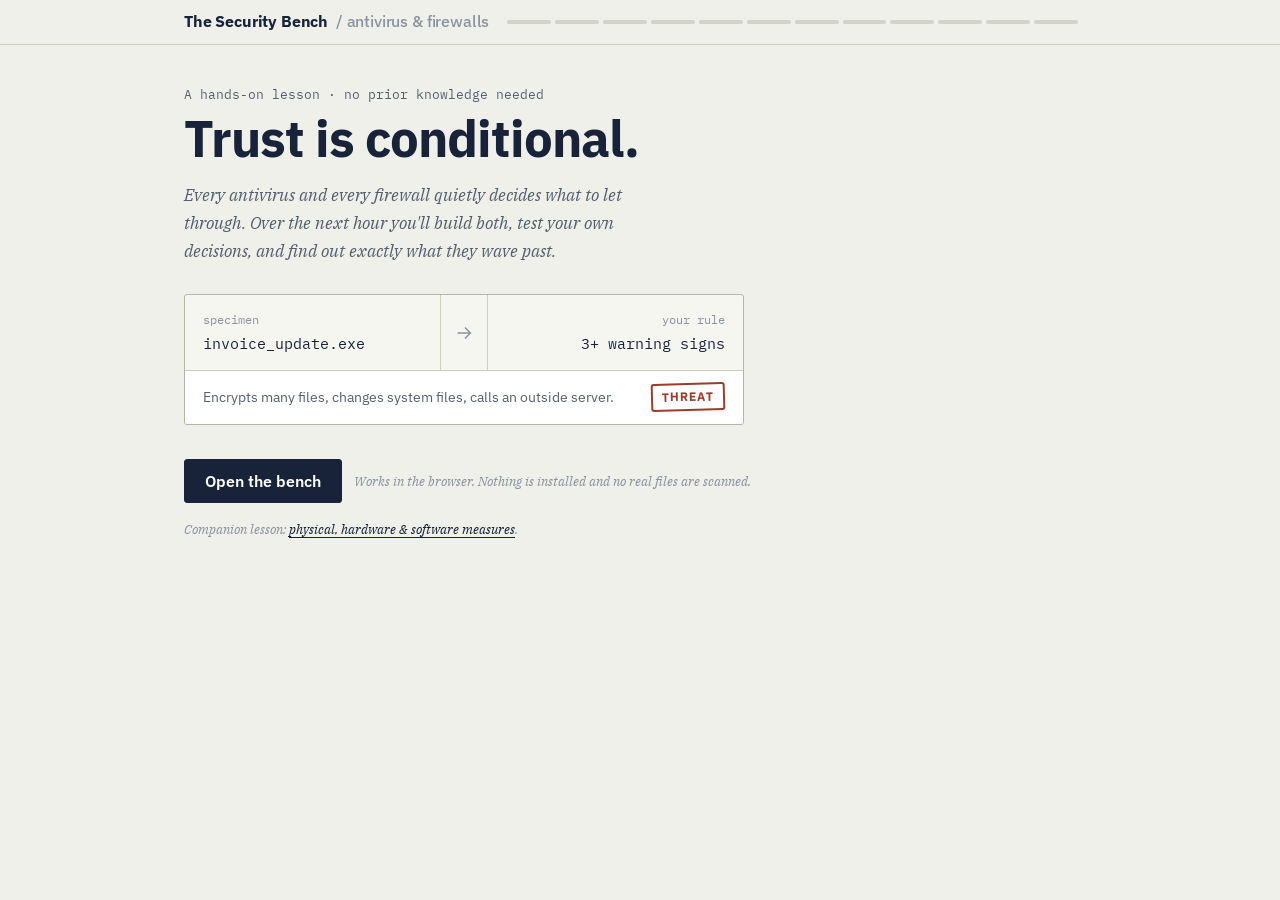
==== commit c2220e56: "Add files via upload" ====
--- a/index.html
+++ b/index.html
@@ -108,6 +108,8 @@
   .nav .spacer{flex:1}
   .link{background:none; border:none; color:var(--ink-soft); font-family:var(--sans); font-size:.92rem; cursor:pointer; text-decoration:underline; text-underline-offset:3px; padding:6px}
   .link:hover{color:var(--ink)}
+  a{color:var(--ink); text-decoration:underline; text-underline-offset:3px}
+  a:hover{color:var(--allow)}
 
   /* ---------- bench layout ---------- */
   .bench{display:grid; grid-template-columns:1fr 1fr; gap:18px; margin:22px 0; align-items:start}
@@ -250,6 +252,27 @@
   .legend b{font-weight:600}
   .swatch{display:inline-block; width:10px; height:10px; border-radius:2px; vertical-align:middle; margin-right:4px}
 
+  /* ---------- custom diagrams ---------- */
+  .diagram{width:100%; height:auto; display:block; margin:8px 0 4px; max-width:640px}
+  .dgm-box{fill:#fff; stroke:var(--rule-firm); stroke-width:1.5}
+  .dgm-gate{fill:var(--bench); stroke:var(--ink); stroke-width:1.5}
+  .dgm-brick{stroke:var(--rule-firm); stroke-width:1}
+  .dgm-cap{font-family:var(--mono); font-size:11px; fill:var(--ink-soft)}
+  .dgm-mini{font-family:var(--mono); font-size:11px; fill:var(--ink-soft)}
+  .dgm-allow{stroke:var(--allow); stroke-width:2.5; fill:none}
+  .dgm-allow-fill{fill:var(--allow)}
+  .dgm-allowt{fill:var(--allow); font-family:var(--mono); font-size:11px}
+  .dgm-block{stroke:var(--block); stroke-width:2.5; fill:none}
+  .dgm-blockt{fill:var(--block); font-family:var(--mono); font-size:11px}
+  .dgm-fold{fill:var(--bench); stroke:var(--rule-firm); stroke-width:1}
+  .dgm-arrow{stroke:var(--ink-soft); stroke-width:1.5}
+  .dgm-inkfill{fill:var(--ink-soft)}
+  .dgm-ring{stroke:var(--ink); stroke-width:2; fill:none}
+  .dgm-stamp-ok{fill:none; stroke:var(--allow); stroke-width:2}
+  .dgm-oktext{fill:var(--allow); font-family:var(--sans); font-weight:700; font-size:12px; letter-spacing:.06em}
+  .dgm-stamp-no{fill:none; stroke:var(--block); stroke-width:2}
+  .dgm-notext{fill:var(--block); font-family:var(--sans); font-weight:700; font-size:12px; letter-spacing:.06em}
+
   @media print{
     header.bar{display:none}
     .nav{display:none}
@@ -257,7 +280,7 @@
     .screen{animation:none}
     textarea.copybox{min-height:auto; border-color:var(--rule)}
   }
- .mini-field{display:flex;flex-direction:column;gap:5px;min-width:130px;color:var(--ink-soft);font-size:.75rem}.mini-field select{max-width:175px}.rulebuilder{align-items:end}.rulebuilder>select{align-self:end}.rrow .rtxt{overflow-wrap:anywhere}@media(max-width:620px){.mini-field{min-width:calc(50% - 8px);flex:1}.mini-field select{max-width:none}} </style>
+</style>
 </head>
 <body>
 
@@ -276,7 +299,7 @@
 <section class="screen active cover" data-screen="cover" data-part="intro">
   <div class="kicker">A hands-on lesson &middot; no prior knowledge needed</div>
   <h1><span class="q">Trust is conditional.</span></h1>
-  <p class="lede">Two security tools, two different jobs. Investigate their evidence, build rules you can justify, and find out which threats your defences still miss.</p>
+  <p class="lede">Every antivirus and every firewall quietly decides what to let through. Over the next hour you'll build both, test your own decisions, and find out exactly what they wave past.</p>
 
   <div class="demo" aria-hidden="true">
     <div class="demo-row">
@@ -302,6 +325,7 @@
     <button class="btn" onclick="go(1)">Open the bench</button>
     <span class="note">Works in the browser. Nothing is installed and no real files are scanned.</span>
   </div>
+  <p class="note" style="margin-top:16px">Companion lesson: <a href="measures.html">physical, hardware &amp; software measures</a>.</p>
 </section>
 
 <!-- ======================= ORIENTATION ======================= -->
@@ -316,13 +340,13 @@
     <div class="panel">
       <div class="panel-h">Antivirus <span class="tag">examines files</span></div>
       <div class="panel-b teach">
-        <p style="margin-bottom:0">Antivirus software scans files and observes activity on a device. It may inspect downloads, attachments, processes and changes to files, and decide whether to alert or quarantine. Its question is: <em>"is this thing dangerous?"</em></p>
+        <p style="margin-bottom:0">An antivirus looks at <mark>files already on the computer</mark> — a download, an email attachment, a memory stick — and decides whether each one is safe to open. Its question is: <em>"is this thing dangerous?"</em></p>
       </div>
     </div>
     <div class="panel">
       <div class="panel-h">Firewall <span class="tag">examines traffic</span></div>
       <div class="panel-b teach">
-        <p style="margin-bottom:0">Firewalls can run on devices or at network boundaries. In this lab, the firewall examines addresses, protocols, ports and connection direction. Some real products can inspect application traffic too. Its question is: <em>"should this connection be allowed through?"</em></p>
+        <p style="margin-bottom:0">A firewall sits at the <mark>edge of the network</mark> and watches connections going in and out. It never opens a file. Its question is: <em>"should this connection be allowed through?"</em></p>
       </div>
     </div>
   </div>
@@ -347,9 +371,33 @@
   <div class="kicker"><b>Antivirus lab</b> &middot; stage 1 of 5</div>
   <h2>Catching malware by its fingerprint</h2>
   <div class="teach">
-    <p>Some known malware can be recognised using a <strong>signature</strong> — think of it as a fingerprint taken from the file's contents. An antivirus keeps a list of these fingerprints. When it scans a file, it checks: <em>does this file's fingerprint match anything on the wanted list?</em></p>
+    <p>Every known piece of malware has been seen before by security researchers, who record a short <strong>signature</strong> — think of it as a fingerprint taken from the file's contents. An antivirus keeps a list of these fingerprints. When it scans a file, it checks: <em>does this file's fingerprint match anything on the wanted list?</em></p>
     <p>Below is your detector. Right now it only knows how to do one thing: match fingerprints against its small database. Scan the files and see what it catches.</p>
   </div>
+
+  <svg class="diagram" viewBox="0 0 680 140" role="img" aria-label="Each file passes through your detector, which stamps it either clean or threat and explains why.">
+    <path class="dgm-box" d="M44 34 h46 l20 20 v54 h-66 z"/>
+    <path class="dgm-fold" d="M90 34 v20 h20 z"/>
+    <line class="dgm-brick" x1="56" y1="70" x2="98" y2="70"/>
+    <line class="dgm-brick" x1="56" y1="82" x2="98" y2="82"/>
+    <line class="dgm-brick" x1="56" y1="94" x2="86" y2="94"/>
+    <text class="dgm-cap" x="77" y="128" text-anchor="middle">a file</text>
+    <line class="dgm-arrow" x1="126" y1="80" x2="236" y2="80"/>
+    <polygon class="dgm-inkfill" points="236,80 224,74 224,86"/>
+    <rect class="dgm-box" x="250" y="46" width="170" height="68" rx="3"/>
+    <circle class="dgm-ring" cx="310" cy="80" r="18"/>
+    <line class="dgm-ring" x1="324" y1="94" x2="342" y2="112"/>
+    <text class="dgm-mini" x="356" y="76">rules</text>
+    <text class="dgm-mini" x="356" y="92">+ signs</text>
+    <text class="dgm-cap" x="335" y="128" text-anchor="middle">your detector</text>
+    <line class="dgm-arrow" x1="436" y1="80" x2="520" y2="80"/>
+    <polygon class="dgm-inkfill" points="520,80 508,74 508,86"/>
+    <rect class="dgm-stamp-ok" x="540" y="52" width="104" height="26" rx="3"/>
+    <text class="dgm-oktext" x="592" y="70" text-anchor="middle">CLEAN</text>
+    <rect class="dgm-stamp-no" x="540" y="86" width="104" height="26" rx="3"/>
+    <text class="dgm-notext" x="592" y="104" text-anchor="middle">THREAT</text>
+    <text class="dgm-cap" x="592" y="128" text-anchor="middle">verdict + reason</text>
+  </svg>
 
   <div class="panel inset" style="margin:14px 0">
     <div class="panel-h">Known-malware fingerprints <span class="tag">signature database</span></div>
@@ -371,7 +419,7 @@
 
   <div class="callout" id="av1-after" style="display:none">
     <div class="ch">What just happened</div>
-    <p>Exact matches can efficiently recognise known threats, although real-world signature detection can still make errors. But look at <code>invoice_update.exe</code> — clearly doing damage, yet it sailed through. Its fingerprint simply wasn't on the list. That's the weakness we'll attack next.</p>
+    <p>Fingerprint matching is fast and it never raises a false alarm on a file it recognises. But look at <code>invoice_update.exe</code> — clearly doing damage, yet it sailed through. Its fingerprint simply wasn't on the list. That's the weakness we'll attack next.</p>
   </div>
 
   <div class="nav">
@@ -570,6 +618,29 @@
     <p>It doesn't open files or remove viruses. It only controls which connections are permitted. The skill is deciding what to let through without accidentally blocking the things the business needs.</p>
   </div>
 
+  <svg class="diagram" viewBox="0 0 680 184" role="img" aria-label="A firewall sits between the staff computers and the internet. Outbound connections from staff pass through; inbound connections from outsiders are stopped at the firewall unless a rule allows them.">
+    <text class="dgm-cap" x="92" y="22" text-anchor="middle">staff computers</text>
+    <text class="dgm-cap" x="340" y="22" text-anchor="middle">firewall</text>
+    <text class="dgm-cap" x="588" y="22" text-anchor="middle">the internet</text>
+    <rect class="dgm-box" x="26" y="52" width="132" height="72" rx="3"/>
+    <rect class="dgm-box" x="46" y="68" width="40" height="30" rx="1"/>
+    <rect class="dgm-box" x="98" y="80" width="40" height="30" rx="1"/>
+    <rect class="dgm-box" x="522" y="52" width="132" height="72" rx="3"/>
+    <text class="dgm-cap" x="588" y="86" text-anchor="middle">websites,</text>
+    <text class="dgm-cap" x="588" y="104" text-anchor="middle">&amp; attackers</text>
+    <rect class="dgm-gate" x="320" y="38" width="40" height="110" rx="2"/>
+    <line class="dgm-brick" x1="320" y1="74" x2="360" y2="74"/>
+    <line class="dgm-brick" x1="320" y1="112" x2="360" y2="112"/>
+    <line class="dgm-brick" x1="340" y1="38" x2="340" y2="148"/>
+    <line class="dgm-allow" x1="162" y1="74" x2="512" y2="74"/>
+    <polygon class="dgm-allow-fill" points="514,74 502,68 502,80"/>
+    <text class="dgm-allowt" x="196" y="66">outbound &mdash; usually fine</text>
+    <line class="dgm-block" x1="512" y1="112" x2="374" y2="112"/>
+    <line class="dgm-block" x1="370" y1="105" x2="356" y2="119"/>
+    <line class="dgm-block" x1="356" y1="105" x2="370" y2="119"/>
+    <text class="dgm-blockt" x="408" y="104">inbound &mdash; stopped here</text>
+  </svg>
+
   <div class="check" id="chk-fw1">
     <div class="cq">What does a firewall actually decide?</div>
     <button class="opt" data-ok="1">Whether each network connection is allowed through or blocked.</button>
@@ -590,9 +661,9 @@
   <div class="kicker fw"><b>Firewall lab</b> &middot; stage 2 of 5</div>
   <h2>What the gate can actually see</h2>
   <div class="teach">
-    <p>Our teaching firewall uses connection metadata rather than inspecting content. Real firewalls vary: some check only network/transport information while others inspect applications and connection state. These fields determine the outcome in our model:</p>
-    <h3>The port — which service might this be?</h3>
-    <p>Services commonly use particular <strong>port numbers</strong>. A port offers a clue about the service, but it does not prove what a connection is doing. Tap each one to see what it's for.</p>
+    <p>A firewall can't read your emails or see inside a download. For each connection it only sees a few labels on the outside — and it has to decide from those alone. Three of them do most of the work:</p>
+    <h3>The port — which service is this?</h3>
+    <p>Every type of internet service has a numbered <strong>port</strong>, like a numbered door into the building. The number tells the firewall what <em>kind</em> of connection it is. Tap each one to see what it's for.</p>
   </div>
 
   <div class="fieldcards" id="portcards"></div>
@@ -625,7 +696,7 @@
   <h2>Write the rules, then watch the traffic</h2>
   <div class="teach">
     <p>A firewall is just an ordered list of <strong>rules</strong>. Each rule says: <em>for this kind of connection, allow or block</em>. The crucial part is the order — the firewall reads top to bottom and <strong>stops at the first rule that matches</strong>. Anything no rule matches is blocked by default.</p>
-    <p>Your task: let staff browse, resolve addresses and submit mail; allow authorised IT access to the server over SSH but block outsiders. Configure each rule's source, destination, direction, protocol and port. Add rules in plain language — you'll see the real firewall version appear in the list.</p>
+    <p>Your task: let the business work (staff need web, email and address lookups) while keeping intruders out. Add rules in plain language — you'll see the real firewall version appear in the list.</p>
   </div>
 
   <div class="bench">
@@ -637,18 +708,26 @@
             <option value="allow">Allow</option>
             <option value="deny">Block</option>
           </select>
-          <select id="rb-service"></select><label class="mini-field">Source <select id="rb-source"><option value="staff">Staff</option><option value="it">Authorised IT</option><option value="external">Outside</option><option value="*">Any</option></select></label><label class="mini-field">Destination <select id="rb-target"><option value="internet">Internet</option><option value="resolver">DNS resolver</option><option value="mail">Mail relay</option><option value="server">Company server</option><option value="*">Any</option></select></label><label class="mini-field">Direction <select id="rb-dir"><option value="out">Outbound</option><option value="in">Inbound</option></select></label><label class="mini-field">Protocol <select id="rb-proto"><option value="TCP">TCP</option><option value="UDP">UDP</option></select></label>
+          <select id="rb-service"></select>
           <button class="btn small" id="rb-add">Add rule</button>
         </div>
         <div class="note">Rules are checked from the top down. Drag isn't needed — use the arrows to reorder.</div>
         <div class="rules" id="fw3-rules"></div>
-        <button class="link" id="fw3-reset">Clear all rules</button>
+        <div style="display:flex; gap:18px; align-items:center; flex-wrap:wrap">
+          <button class="link" id="fw3-reset">Clear all rules</button>
+          <button class="link" id="fw3-how">Show me how</button>
+        </div>
+        <div id="fw3-worked" class="callout" style="display:none; margin-top:14px">
+          <div class="ch">A worked example</div>
+          <p>Staff need three things going <em>out</em>: secure web (443), address lookups (53) and email (25). Add an <b>allow</b> rule for each. You don't need any rule for the inbound attacks — anything you haven't allowed is blocked by default, so remote logins from outside are already stopped. Keep the list short and open only what's genuinely needed.</p>
+          <button class="btn small" id="fw3-loadeg" style="margin-top:8px">Load this example</button>
+        </div>
       </div>
     </div>
     <div class="panel">
       <div class="panel-h">Live traffic <span class="tag">run it through</span></div>
       <div class="panel-b">
-        <p class="note" style="margin-top:0">Simulated network connections are waiting. Run them through your rule list and see what each one hits.</p>
+        <p class="note" style="margin-top:0">Six real connections are waiting. Run them through your rule list and see what each one hits.</p>
         <div class="traffic" id="fw3-traffic"></div>
         <div style="margin-top:14px; display:flex; gap:10px; align-items:center">
           <button class="btn" id="fw3-run">Run the traffic</button>
@@ -677,7 +756,7 @@
   <div class="kicker fw"><b>Firewall lab</b> &middot; stage 4 of 5</div>
   <h2>Nobody can send email. Fix it.</h2>
   <div class="teach">
-    <p>A colleague set up this firewall and now staff are complaining: the website loads, but <strong>nobody can send email and address lookups fail</strong>. The broad staff-deny rule is above the specific allowances. Even though each later rule is valid, traffic never reaches it.</p>
+    <p>A colleague set up this firewall and now staff are complaining: the website loads, but <strong>nobody can send email and address lookups fail</strong>. Nothing here is "broken" in the usual sense — every rule works exactly as written. The problem is the order.</p>
     <p>Run the traffic to see the damage, then fix the list. Remember the golden rule: the firewall stops at the <em>first</em> rule that matches.</p>
   </div>
 
@@ -690,7 +769,7 @@
             <option value="allow">Allow</option>
             <option value="deny">Block</option>
           </select>
-          <select id="rb4-service"></select><label class="mini-field">Source <select id="rb4-source"><option value="staff">Staff</option><option value="it">Authorised IT</option><option value="external">Outside</option><option value="*">Any</option></select></label><label class="mini-field">Destination <select id="rb4-target"><option value="internet">Internet</option><option value="resolver">DNS resolver</option><option value="mail">Mail relay</option><option value="server">Company server</option><option value="*">Any</option></select></label><label class="mini-field">Direction <select id="rb4-dir"><option value="out">Outbound</option><option value="in">Inbound</option></select></label><label class="mini-field">Protocol <select id="rb4-proto"><option value="TCP">TCP</option><option value="UDP">UDP</option></select></label>
+          <select id="rb4-service"></select>
           <button class="btn small" id="rb4-add">Add rule</button>
         </div>
         <div class="rules" id="fw4-rules"></div>
@@ -711,7 +790,7 @@
 
   <div class="callout" id="fw4-after" style="display:none">
     <div class="ch">Fixed</div>
-    <p>An overly broad blocking rule at the top can shadow later allowances, even when those later rules are correct. "Block everything" is easy; the real work is being <em>precise</em> about what to block and where to put it.</p>
+    <p>A single rule that blocks too much, placed too high, can quietly take out services you meant to allow. "Block everything" is easy; the real work is being <em>precise</em> about what to block and where to put it.</p>
   </div>
 
   <div class="nav">
@@ -726,7 +805,7 @@
   <div class="kicker fw"><b>Firewall lab</b> &middot; stage 5 of 5</div>
   <h2>New traffic your rules have never met</h2>
   <div class="teach">
-    <p>A new collection of traffic will test the rule list from stage 3 — ones you didn't design for. A good configuration keeps the business running and still turns intruders away, even on traffic it has never seen.</p>
+    <p>Same idea as the antivirus test. We'll take the rule list you built in stage 3 and send a fresh set of connections through it — ones you didn't design for. A good configuration keeps the business running and still turns intruders away, even on traffic it has never seen.</p>
   </div>
 
   <div class="panel inset" style="margin-bottom:14px">
@@ -781,7 +860,7 @@
 
   <div class="teach">
     <h3>What the two have in common</h3>
-    <p>Neither tool is ever perfect. Antivirus settings affect both <em>missed malware</em> and <em>false alarms</em>. The relationship is not always a simple trade-off. The firewall trades <em>security</em> against <em>staff being able to work</em>. In both, "block more" is not the same as "safer," and each tool is blind to what the other handles. That's why real organisations run them together, in layers, rather than choosing one.</p>
+    <p>Neither tool is ever perfect. The antivirus trades <em>missed malware</em> against <em>false alarms</em> — tighten one and the other gets worse. The firewall trades <em>security</em> against <em>staff being able to work</em>. In both, "block more" is not the same as "safer," and each tool is blind to what the other handles. That's why real organisations run them together, in layers, rather than choosing one.</p>
   </div>
 
   <div class="examq">
@@ -811,6 +890,7 @@
   <div class="nav">
     <button class="link" onclick="go(11)">Back</button>
     <div class="spacer"></div>
+    <a class="link" href="measures.html">Measures &amp; threats lesson</a>
     <button class="btn ghost" onclick="go(0)">Back to the start</button>
   </div>
 </section>
@@ -1013,7 +1093,7 @@
 const SERVICES = {
   https:{label:"Secure web browsing", port:443, proto:"TCP", dir:"out", desc:"Loading encrypted websites. Staff need this outbound."},
   dns:{label:"Web address lookups (DNS)", port:53, proto:"UDP", dir:"out", desc:"Turns a web address into a number the computer can reach. Needed outbound, or nothing loads."},
-  smtp:{label:"Submitting email", port:587, proto:"TCP", dir:"out", desc:"SMTP submission over port 587, used by many mail clients to submit outgoing email."},
+  smtp:{label:"Sending email", port:25, proto:"TCP", dir:"out", desc:"Outbound email. Staff need this to send messages."},
   http:{label:"Old (insecure) web", port:80, proto:"TCP", dir:"out", desc:"Unencrypted web. Still used by some sites."},
   ssh:{label:"Remote admin from outside (SSH)", port:22, proto:"TCP", dir:"in", desc:"Lets someone outside control a machine. Attackers probe this constantly."},
   rdp:{label:"Remote desktop from outside (RDP)", port:3389, proto:"TCP", dir:"in", desc:"Full remote desktop from outside. A favourite target for break-ins."}
@@ -1023,61 +1103,63 @@
 function ruleText(r){
   const dir = r.dir==="in"?"inbound":"outbound";
   const svc = Object.values(SERVICES).find(s=>s.port===r.port && s.proto===r.proto && s.dir===r.dir);
-  const name = svc? svc.label : (r.port==='*'?'All services':(dir+' '+r.proto+' '+r.port));
-  return {name, mono:(r.src||"*")+" → "+(r.dst||"*")+" / "+r.proto+" "+r.port+" / "+dir};
-}
-
-function makeRule(action, serviceKey, source="*", target="*", dir, proto){
+  const name = svc? svc.label : (dir+" "+r.proto+" "+r.port);
+  return {name, mono:r.proto+" "+r.port+" / "+dir};
+}
+
+function makeRule(action, serviceKey){
   const s=SERVICES[serviceKey];
-  return {action, src:source, dst:target, dir:dir||s.dir, proto:proto||s.proto, port:s.port, key:serviceKey};
+  return {action, dir:s.dir, proto:s.proto, port:s.port, key:serviceKey};
 }
 
 function fwEval(pkt, rules){
   for(let i=0;i<rules.length;i++){
     const r=rules[i];
-    const matches=(r.dir==="*"||r.dir===pkt.dir)
-      && (r.proto==="*"||r.proto===pkt.proto)
-      && (r.port==="*"||r.port===pkt.port)
-      && (!r.src||r.src==="*"||r.src===pkt.src)
-      && (!r.dst||r.dst==="*"||r.dst===pkt.dst);
-    if(matches) return {action:r.action, by:i};
+    if(r.dir===pkt.dir && r.proto===pkt.proto && r.port===pkt.port){
+      return {action:r.action, by:i};
+    }
   }
-  return {action:"deny", by:-1};
+  return {action:"deny", by:-1}; // default deny
 }
 
 // traffic sets
 const PRACTICE_TRAFFIC = [
- {what:"Staff open the company portal",src:"staff",dst:"internet",dir:"out",proto:"TCP",port:443,legit:true},
- {what:"Staff look up a web address",src:"staff",dst:"resolver",dir:"out",proto:"UDP",port:53,legit:true},
- {what:"Staff submit a message to the mail relay",src:"staff",dst:"mail",dir:"out",proto:"TCP",port:587,legit:true},
- {what:"Approved IT support connect to the server",src:"it",dst:"server",dir:"in",proto:"TCP",port:22,legit:true},
- {what:"Untrusted external host probes SSH",src:"external",dst:"server",dir:"in",proto:"TCP",port:22,legit:false},
- {what:"Untrusted external host probes RDP",src:"external",dst:"server",dir:"in",proto:"TCP",port:3389,legit:false},
- {what:"Compromised staff laptop sends data over HTTPS",src:"staff",dst:"internet",dir:"out",proto:"TCP",port:443,legit:false,note:true,noteText:"This matches legitimate HTTPS metadata exactly. Our rule-based model cannot distinguish intent; endpoint detection and monitoring would also be needed."}
+  {what:"Staff opening a secure website", dir:"out", proto:"TCP", port:443, legit:true},
+  {what:"Computer looking up a web address", dir:"out", proto:"UDP", port:53, legit:true},
+  {what:"Staff sending an email", dir:"out", proto:"TCP", port:25, legit:true},
+  {what:"Outsider trying to log in via SSH", dir:"in", proto:"TCP", port:22, legit:false},
+  {what:"Outsider trying remote desktop (RDP)", dir:"in", proto:"TCP", port:3389, legit:false},
+  {what:"Malware quietly phoning home over HTTPS", dir:"out", proto:"TCP", port:443, legit:false, note:true,
+    noteText:"This hides inside normal web traffic on port 443. A firewall judging by port alone can't tell it apart from real browsing — a real limitation, not your mistake."}
 ];
 const UNSEEN_TRAFFIC = [
- {what:"Staff download legitimate web resources",src:"staff",dst:"internet",dir:"out",proto:"TCP",port:443,legit:true},
- {what:"A staff workstation performs DNS lookup",src:"staff",dst:"resolver",dir:"out",proto:"UDP",port:53,legit:true},
- {what:"Mail client submits mail",src:"staff",dst:"mail",dir:"out",proto:"TCP",port:587,legit:true},
- {what:"Authorised IT technician administers the server",src:"it",dst:"server",dir:"in",proto:"TCP",port:22,legit:true},
- {what:"Visitor attempts SSH from outside",src:"external",dst:"server",dir:"in",proto:"TCP",port:22,legit:false},
- {what:"Outside source scans remote desktop",src:"external",dst:"server",dir:"in",proto:"TCP",port:3389,legit:false},
- {what:"Staff laptop tries outbound SSH to an external host",src:"staff",dst:"internet",dir:"out",proto:"TCP",port:22,legit:false},
- {what:"Malware uses the same metadata as ordinary HTTPS",src:"staff",dst:"internet",dir:"out",proto:"TCP",port:443,legit:false,note:true,noteText:"Identical packet metadata to legitimate browsing: this test exposes a limitation, not a misconfiguration."}
+  {what:"Computer looking up a web address", dir:"out", proto:"UDP", port:53, legit:true},
+  {what:"Staff opening a secure website", dir:"out", proto:"TCP", port:443, legit:true},
+  {what:"Unknown outsider probing SSH", dir:"in", proto:"TCP", port:22, legit:false},
+  {what:"Staff sending an email", dir:"out", proto:"TCP", port:25, legit:true},
+  {what:"Outsider attempting remote desktop", dir:"in", proto:"TCP", port:3389, legit:false},
+  {what:"Staff visiting an old http-only site", dir:"out", proto:"TCP", port:80, legit:true}
 ];
+const FW4_BROKEN = [
+  {action:"deny", dir:"out", proto:"TCP", port:25, key:"smtp", broadNote:true},
+  {action:"allow", dir:"out", proto:"TCP", port:443, key:"https"},
+  {action:"allow", dir:"out", proto:"TCP", port:25, key:"smtp"},
+  {action:"allow", dir:"out", proto:"UDP", port:53, key:"dns"}
+];
+// Actually make the broken one genuinely order/over-block based:
 const FW4_START = [
- {action:"deny",dir:"out",proto:"*",port:"*",src:"staff",dst:"*",key:"broad-deny"},
- {action:"allow",dir:"out",proto:"TCP",port:443,src:"staff",dst:"internet",key:"https"},
- {action:"allow",dir:"out",proto:"UDP",port:53,src:"staff",dst:"resolver",key:"dns"},
- {action:"allow",dir:"out",proto:"TCP",port:587,src:"staff",dst:"mail",key:"smtp"},
- {action:"deny",dir:"in",proto:"TCP",port:22,src:"external",dst:"server",key:"ssh"}
+  {action:"deny", dir:"in", proto:"TCP", port:22, key:"ssh"},
+  {action:"deny", dir:"out", proto:"UDP", port:53, key:"dns"},
+  {action:"allow", dir:"out", proto:"TCP", port:443, key:"https"},
+  {action:"deny", dir:"out", proto:"TCP", port:25, key:"smtp"}
 ];
 const FW4_TRAFFIC = [
- {what:"Staff web browsing",src:"staff",dst:"internet",dir:"out",proto:"TCP",port:443,legit:true},
- {what:"Staff DNS requests",src:"staff",dst:"resolver",dir:"out",proto:"UDP",port:53,legit:true},
- {what:"Staff sending mail",src:"staff",dst:"mail",dir:"out",proto:"TCP",port:587,legit:true},
- {what:"External SSH probe",src:"external",dst:"server",dir:"in",proto:"TCP",port:22,legit:false}
+  {what:"Staff opening a secure website", dir:"out", proto:"TCP", port:443, legit:true},
+  {what:"Computer looking up a web address", dir:"out", proto:"UDP", port:53, legit:true},
+  {what:"Staff sending an email", dir:"out", proto:"TCP", port:25, legit:true},
+  {what:"Outsider trying to log in via SSH", dir:"in", proto:"TCP", port:22, legit:false}
 ];
+
 /* ---- rule list rendering + editing ---- */
 function serviceOptions(selectId){
   const sel=document.getElementById(selectId); sel.innerHTML="";
@@ -1132,7 +1214,7 @@
     const dir=p.dir==="in"?"inbound":"outbound";
     const el=document.createElement("div"); el.className="pkt"; el.dataset.i=i;
     el.innerHTML='<div class="pwhat">'+p.what+'</div>'+
-      '<div class="pmeta">'+(p.src||'?')+' → '+(p.dst||'?')+' &middot; '+dir+' &middot; '+p.proto+' '+p.port+'</div>'+
+      '<div class="pmeta">'+dir+' &middot; '+p.proto+' '+p.port+'</div>'+
       '<div class="pres"></div>';
     c.appendChild(el);
   });
@@ -1223,18 +1305,19 @@
     row("Attacks blocked", fw.stop)+
     row("Attacks let through", fw.breach);
 
-  // Export experimental measurements only: the learner must write their own judgement.
+  // evidence text
   const marked=[...STATE.av.selected];
   const ev =
-"SECURITY BENCH: MY EXPERIMENTAL RESULTS\n"+
-"ANTIVIRUS / UNSEEN SAMPLES\n"+
-"Checks selected: "+(marked.length?bProps(marked).join("; "):"none")+"\n"+
-"Threshold: "+STATE.av.threshold+"\nKnown signatures enabled: "+STATE.av.useSig+"\n"+
-"Caught "+av.tp+"; missed "+av.fn+"; safe allowed "+av.tn+"; false alarms "+av.fp+"; detection rate "+detRate+"%\n\n"+
-"FIREWALL / UNSEEN TRAFFIC\n"+
-"Legitimate connections allowed "+fw.work+"; legitimate blocked "+fw.disr+"; unwanted blocked "+fw.stop+"; unwanted allowed "+fw.breach+"\n"+
-"Rules (first match wins):\n"+STATE.fw.rules.map((r,i)=>(i+1)+": "+r.action+" "+(r.src||"*")+" → "+(r.dst||"*")+" "+r.dir+" "+r.proto+" "+r.port).join("\n")+"\n\n"+
-"MY EXPLANATION AND JUDGEMENT: (complete in your own words)\n";
+"MY ANTIVIRUS (tested on 6 unseen files)\n"+
+"- Detection policy: flag if known fingerprint, or "+STATE.av.threshold+"+ of these warning signs: "+(marked.length?bProps(marked).join("; "):"none")+".\n"+
+"- Malware caught: "+av.tp+" of "+(av.tp+av.fn)+"   Missed: "+av.fn+"   False alarms: "+av.fp+"   Detection rate: "+detRate+"%\n"+
+"- Limitation seen: signatures miss new variants; heuristics raise false alarms on honest software (backup, sync, installers).\n\n"+
+"MY FIREWALL (tested on 6 unseen connections)\n"+
+"- Business services kept working: "+fw.work+"   Staff wrongly blocked: "+fw.disr+"\n"+
+"- Attacks blocked: "+fw.stop+"   Attacks let through: "+fw.breach+"\n"+
+"- Limitation seen: the firewall judges by port/direction, so malware hiding in normal web traffic (port 443) is hard to block without blocking real browsing; rule order matters.\n\n"+
+"JUDGEMENT\n"+
+"Each tool only does its own job — antivirus inspects files, the firewall controls connections — and neither is perfect alone. Antivirus trades missed malware against false alarms; the firewall trades security against staff being able to work. The sensible approach is layering both, plus staff training, rather than relying on one.";
   document.getElementById("evidence").value=ev;
 }
 function paintStoredAv(){ return STATE.av.unseen || {tp:0,fn:0,fp:0,tn:0}; }
@@ -1310,7 +1393,7 @@
     document.getElementById("av4-next").disabled=false;
     const after=document.getElementById("av4-after"), t=document.getElementById("av4-after-txt");
     after.style.display="block";
-    if(res.fp>0 && res.fn>0) t.textContent="You've got it from both ends: "+res.fp+" honest file(s) wrongly blocked and "+res.fn+" piece(s) of malware missed. Changing the policy can alter both measures. Evaluate the actual results before concluding.";
+    if(res.fp>0 && res.fn>0) t.textContent="You've got it from both ends: "+res.fp+" honest file(s) wrongly blocked and "+res.fn+" piece(s) of malware missed. Every adjustment that fixes one tends to worsen the other.";
     else if(res.fp>0) t.textContent="You caught all the malware, but blocked "+res.fp+" honest file(s). Loosen the policy and you risk missing real threats — that's the trade-off.";
     else if(res.fn>0) t.textContent="No false alarms, but "+res.fn+" piece(s) of malware got through. Tighten up and the false alarms return.";
     else t.textContent="A clean run on this set — no misses, no false alarms. The real test is files you haven't tuned against. See if it holds.";
@@ -1348,9 +1431,17 @@
   buildTraffic("fw3-traffic", PRACTICE_TRAFFIC);
   document.getElementById("rb-add").addEventListener("click",()=>{
     const a=document.getElementById("rb-action").value, s=document.getElementById("rb-service").value;
-    STATE.fw.rules.push(makeRule(a,s,document.getElementById("rb-source").value,document.getElementById("rb-target").value,document.getElementById("rb-dir").value,document.getElementById("rb-proto").value)); syncList("fw3-rules",STATE.fw.rules,true);
+    STATE.fw.rules.push(makeRule(a,s)); syncList("fw3-rules",STATE.fw.rules,true);
   });
   document.getElementById("fw3-reset").addEventListener("click",()=>{STATE.fw.rules=[]; syncList("fw3-rules",STATE.fw.rules,true);});
+  document.getElementById("fw3-how").addEventListener("click",()=>{
+    const b=document.getElementById("fw3-worked"); b.style.display = b.style.display==="block"?"none":"block";
+  });
+  document.getElementById("fw3-loadeg").addEventListener("click",()=>{
+    STATE.fw.rules=[makeRule("allow","https"),makeRule("allow","dns"),makeRule("allow","smtp")];
+    syncList("fw3-rules",STATE.fw.rules,true);
+    document.getElementById("fw3-hint").textContent="Example loaded — now run the traffic and see how it does.";
+  });
   document.getElementById("fw3-run").addEventListener("click",()=>{
     const r=runTraffic("fw3-traffic",PRACTICE_TRAFFIC,STATE.fw.rules,"fw3");
     document.getElementById("fw3-read").style.display="grid";
@@ -1365,7 +1456,7 @@
   buildTraffic("fw4-traffic", FW4_TRAFFIC);
   document.getElementById("rb4-add").addEventListener("click",()=>{
     const a=document.getElementById("rb4-action").value, s=document.getElementById("rb4-service").value;
-    fw4rules.push(makeRule(a,s,document.getElementById("rb4-source").value,document.getElementById("rb4-target").value,document.getElementById("rb4-dir").value,document.getElementById("rb4-proto").value)); syncList("fw4-rules",fw4rules,true);
+    fw4rules.push(makeRule(a,s)); syncList("fw4-rules",fw4rules,true);
   });
   document.getElementById("fw4-reset").addEventListener("click",()=>{fw4rules=FW4_START.map(r=>({...r})); syncList("fw4-rules",fw4rules,true); document.getElementById("fw4-after").style.display="none";});
   document.getElementById("fw4-run").addEventListener("click",()=>{
@@ -1419,4 +1510,4 @@
 });
 </script>
 </body>
-</html>+</html>
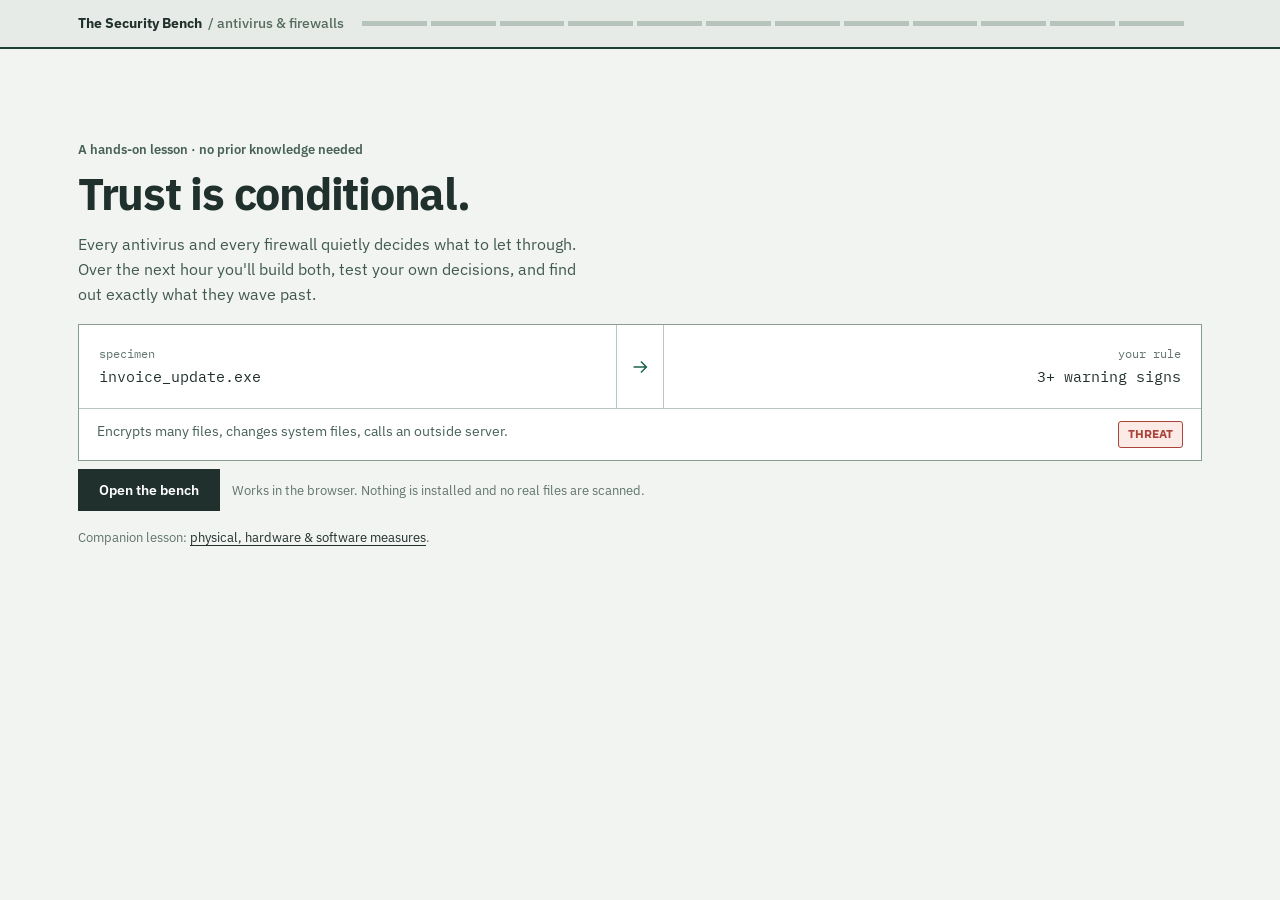
==== commit e43e71e4: "Enable investigation notebooks, real rule matching and workbench design" ====
--- a/index.html
+++ b/index.html
@@ -281,6 +281,7 @@
     textarea.copybox{min-height:auto; border-color:var(--rule)}
   }
 </style>
+<link rel="stylesheet" href="assets/rework.css">
 </head>
 <body>
 
@@ -756,7 +757,7 @@
   <div class="kicker fw"><b>Firewall lab</b> &middot; stage 4 of 5</div>
   <h2>Nobody can send email. Fix it.</h2>
   <div class="teach">
-    <p>A colleague set up this firewall and now staff are complaining: the website loads, but <strong>nobody can send email and address lookups fail</strong>. Nothing here is "broken" in the usual sense — every rule works exactly as written. The problem is the order.</p>
+    <p>A colleague set up this firewall and now staff are complaining: <strong>all staff outbound services are blocked</strong>. Nothing here is "broken" in the usual sense — every rule works exactly as written. The problem is the order.</p>
     <p>Run the traffic to see the damage, then fix the list. Remember the golden rule: the firewall stops at the <em>first</em> rule that matches.</p>
   </div>
 
@@ -1025,11 +1026,9 @@
   files.forEach((f,idx)=>{
     const el=document.createElement("div"); el.className="file"; el.dataset.idx=idx;
     let props="";
-    if(showProps){
-      const chips = f.beh.map(b=>'<span class="prop">'+BEHAVIOURS[b].label+'</span>').join("");
-      const sig = showSig? '<span class="prop sig">'+f.sig+'</span>':"";
-      props='<div class="props">'+sig+chips+(f.beh.length===0&&!showSig?'<span class="prop">no notable behaviour</span>':"")+'</div>';
-    }
+    const chips = showProps ? f.beh.map(b=>'<span class="prop">'+BEHAVIOURS[b].label+'</span>').join("") : "";
+    const sig = showSig? '<span class="prop sig">'+f.sig+'</span>':"";
+    if(showProps||showSig) props='<div class="props">'+sig+chips+(f.beh.length===0&&!showSig?'<span class="prop">no notable behaviour</span>':"")+'</div>';
     el.innerHTML='<div class="fname">'+f.name+'</div>'+props+
       '<div class="verdict-line"></div>';
     c.appendChild(el);
@@ -1168,6 +1167,16 @@
     o.textContent=SERVICES[k].label+"  ("+SERVICES[k].proto+" "+SERVICES[k].port+")";
     sel.appendChild(o);
   });
+  const prefix=selectId==="rb4-service"?"rb4":"rb";
+  const defaults={https:["staff","internet"],dns:["staff","resolver"],smtp:["staff","mail"],http:["staff","internet"],ssh:["it","server"],rdp:["external","server"]};
+  const sync=()=>{
+    const service=SERVICES[sel.value], pair=defaults[sel.value]||["*","*"];
+    for(const [suffix,value] of [["source",pair[0]],["target",pair[1]],["dir",service.dir],["proto",service.proto]]){
+      const field=document.getElementById(prefix+"-"+suffix);
+      if(field)field.value=value;
+    }
+  };
+  sel.addEventListener("change",sync);sync();
 }
 
 function syncList(containerId, rules, editable){
@@ -1461,11 +1470,12 @@
   document.getElementById("fw4-reset").addEventListener("click",()=>{fw4rules=FW4_START.map(r=>({...r})); syncList("fw4-rules",fw4rules,true); document.getElementById("fw4-after").style.display="none";});
   document.getElementById("fw4-run").addEventListener("click",()=>{
     const r=runTraffic("fw4-traffic",FW4_TRAFFIC,fw4rules,null);
-    const fixed = r.disr===0 && r.breach===0 && r.work===3 && r.stop===1;
+    const broadIndex=fw4rules.findIndex(rule=>rule.key==="broad-deny");
+    const fixed = r.disr===0 && r.breach===0 && r.work===3 && r.stop===1 && broadIndex>=3;
     document.getElementById("fw4-next").disabled = !fixed;
     document.getElementById("fw4-after").style.display = fixed? "block":"none";
     document.getElementById("fw4-hint").textContent = fixed? "Fixed — every service works and the intruder is still blocked." :
-      (r.disr>0? "Still "+r.disr+" service(s) blocked. A deny rule near the top is catching them — remove or reorder it." : "Careful — you've now let the intruder in. Keep SSH blocked.");
+      (r.disr>0? "Still "+r.disr+" service(s) blocked. Move the broad staff-deny rule below the specific allows." : "Keep the broad deny rule after the specific allowances and leave external SSH blocked.");
   });
 
   // FW stage 5 unseen
@@ -1509,5 +1519,6 @@
   }
 });
 </script>
+<script src="assets/learning.js"></script>
 </body>
 </html>
--- a/assets/rework.css
+++ b/assets/rework.css
@@ -0,0 +1,95 @@
+/* Security Bench: plain instructional workbench, not a product landing page. */
+:root{--paper:#f2f4f1;--bench:#e9eeea;--panel:#fff;--ink:#20302d;--ink-soft:#476158;--ink-faint:#60746c;--rule:#b8c8be;--rule-firm:#879d90;--allow:#1e6348;--allow-wash:#e1f0e7;--block:#aa433a;--block-wash:#fbeae5;--amber:#996421;--amber-wash:#f4ead6;--sans:"IBM Plex Sans",system-ui,Arial,sans-serif;--mono:"IBM Plex Mono",Consolas,monospace;--maxw:1200px}
+html{scroll-behavior:auto}
+body{font-family:var(--sans);font-size:16px;line-height:1.52}
+.wrap{padding:0 clamp(15px,3vw,38px)}
+header.bar{background:#e7ebe7;backdrop-filter:none;border-bottom:2px solid #1d4034}
+.bar-inner{padding:13px clamp(15px,3vw,38px)}
+.brand{font-size:14px;letter-spacing:0}
+.brand span{color:#566c5f}
+.stepno{color:#365e4c}
+.spine .seg{border-radius:0;height:5px}
+main{padding:26px 0 80px}
+h1{font-size:clamp(29px,3.8vw,45px);line-height:1.12;letter-spacing:-.028em}
+h2{font-size:clamp(25px,2.8vw,34px);line-height:1.2;letter-spacing:-.02em}
+h3{font-size:19px;letter-spacing:0}
+.lede,.teach p,.teach li{font-family:var(--sans);font-size:1rem;line-height:1.58;color:#2b3e35}
+.teach{max-width:76ch}
+.kicker{font-family:var(--sans);font-size:13px;color:var(--ink-soft);font-weight:600;letter-spacing:0}
+.cover{min-height:0;display:grid;grid-template-columns:minmax(0,1fr) minmax(320px,.95fr);grid-template-rows:auto auto auto;column-gap:50px;align-content:center;align-items:center;padding:65px 0}
+.cover .kicker{grid-column:1;align-self:end}
+.cover h1{grid-column:1}
+.cover .lede{grid-column:1}
+.cover .demo{grid-column:2;grid-row:1 / span 4;margin:0;max-width:none;align-self:center;box-shadow:none}
+.cover .nav{grid-column:1;margin-top:20px}
+.cover h1{max-width:22ch}
+.cover .lede{font-style:normal;color:#415951}
+.demo,.panel,.readout,.check,.fieldcards .fcard,.file,.opt,.btn,select,.iconbtn,.rrow,.pkt,.examq,textarea.copybox{border-radius:0}
+.demo-cell{padding:20px}
+.demo-gate svg{color:var(--allow)}
+.demo-foot{align-items:flex-start;gap:8px}
+.stamp{transform:none;letter-spacing:0;border-width:1px;font-family:var(--sans);font-weight:700}
+.stamp.threat{background:var(--block-wash)}
+.stamp.clean,.stamp.allow{background:var(--allow-wash)}
+.panel{background:var(--panel);border:1px solid #a6b7aa}
+.panel-h{background:#e9efea;color:#344c3e;font-size:13px;font-weight:650;letter-spacing:0}
+.panel-h .tag{color:#688073;font-weight:400}
+.panel-b{padding:17px}
+.file{border-radius:0;border-left:4px solid var(--rule-firm)}
+.spec-list{gap:8px}
+.file .fname{font-size:14px}
+.file .props{gap:6px}
+.prop{border-radius:0;font-size:12px;background:#eef3ee;color:#334b3e}
+.prop.sig{background:#fff9e9;color:#674f24}
+.vreason{font-family:var(--sans);font-size:13px;color:#435c50}
+.callout{border-radius:0}
+.callout p,.note,.ctl .hint,.fcard .desc,.cfx,.default-rule{font-family:var(--sans);font-style:normal}
+.bench{gap:16px}
+.check{padding:16px;border-left:4px solid var(--allow)}
+.btn{border-radius:0;font-size:14px;transition:background .12s;box-shadow:none}
+.btn:active{transform:none}
+.btn.ghost:hover{background:#e6eee8}
+.nav{margin-top:29px;padding-top:16px}
+.opt{border-radius:0}
+.rrow{grid-template-columns:33px minmax(0,1fr) auto}
+.rrow .rtxt{overflow-wrap:anywhere}
+.rrow .rtxt .mono{font-size:12px}
+.rulebuilder{align-items:end}
+.mini-field{display:flex;flex-direction:column;gap:5px;min-width:130px;color:var(--ink-soft);font-size:12px;font-weight:600}
+.mini-field select{max-width:180px;font-size:13px}
+.rulebuilder>select{align-self:end}
+.student-note{margin:22px 0;padding:16px 18px;border:1px solid #a6b8aa;border-left:4px solid var(--allow);background:#f9fbf8;max-width:850px}
+.student-note label{font-weight:700;display:block;margin-bottom:4px}
+.student-note textarea{background:#fff;border:1px solid #9dac9d;border-radius:0;display:block;width:100%;font:15px/1.5 var(--sans);padding:10px;min-height:98px;resize:vertical}
+.student-note textarea:focus{outline:3px solid #deb86d;outline-offset:1px}
+.activity-hint{font-size:13px;color:#536c5e;margin-bottom:10px}
+.save-label{display:block;font-size:11px;color:#648173;margin-top:6px}
+.policy-comparison,.packet-primer,.worked-rule{max-width:960px;margin:22px 0;padding:17px 19px;background:#e8efe9;border:1px solid #b0c4b6}
+.policy-comparison h3,.worked-rule h3,.packet-primer h3{margin:0 0 9px}
+.policy-comparison p:last-child,.worked-rule p:last-child{margin-bottom:0}
+.compare-table{width:100%;border-collapse:collapse;margin:12px 0;text-align:left;font-size:13px;background:#fff}
+.compare-table th,.compare-table td{border-bottom:1px solid #ccd9ce;padding:10px;vertical-align:top}
+.compare-table th{font-weight:700;background:#f2f6f2}
+.compare-table td button{background:#fff;border:1px solid #9eae9f;padding:7px 10px;text-align:left}
+.compare-table td button:hover{background:#e5f1e7}
+.packet-explanation{padding:9px 12px;background:#fff;border-left:3px solid var(--allow);font-size:14px}
+.case-question,.prediction{max-width:820px;margin:19px 0;padding:16px;border:1px solid #afbfb1;background:#fff}
+.case-question strong{display:block;margin-bottom:12px;font-size:15px}
+.case-options{display:flex;flex-direction:column;align-items:stretch;gap:7px}
+.case-options button{background:#fff;border:1px solid #adbcb0;text-align:left;padding:10px;font-size:14px}
+.case-options button:hover,.case-options button.picked{background:#e5f0e8;border-color:#3c7655}
+.case-feedback{margin:10px 0 0;color:#5c6d5e;font-size:14px}
+.case-feedback.fail{color:var(--block)}
+.case-feedback.pass{color:var(--allow)}
+.prediction legend{font-weight:700;padding:0 7px}
+.prediction label{display:block;margin:7px 0;font-size:14px}
+.prediction label input{accent-color:var(--allow)}
+.prediction-feedback{font-size:14px;color:var(--ink-soft);margin:12px 0 0;font-weight:600}
+.rulebuilder{gap:8px}
+.readout{border-radius:0}
+.metric{min-width:120px}
+.examq{max-width:850px;border-width:2px}
+.examq .qtext{font-family:var(--sans)}
+@media(max-width:830px){.cover{display:block;padding:30px 0}.cover .demo{margin:22px 0}.cover h1{max-width:20ch}}
+@media(max-width:620px){.mini-field{min-width:calc(50% - 5px);flex:1}.mini-field select{max-width:100%}.rulebuilder{gap:9px}.panel-b{padding:13px}.compare-table{font-size:12px}.compare-table th,.compare-table td{padding:7px 5px}.cover .demo{max-width:100%}.nav{gap:8px}.nav .btn{font-size:13px}.wrap{padding:0 14px}}
+@media print{.student-note{break-inside:avoid}.student-note textarea{height:auto!important;min-height:100px}.cover{display:none!important}}
